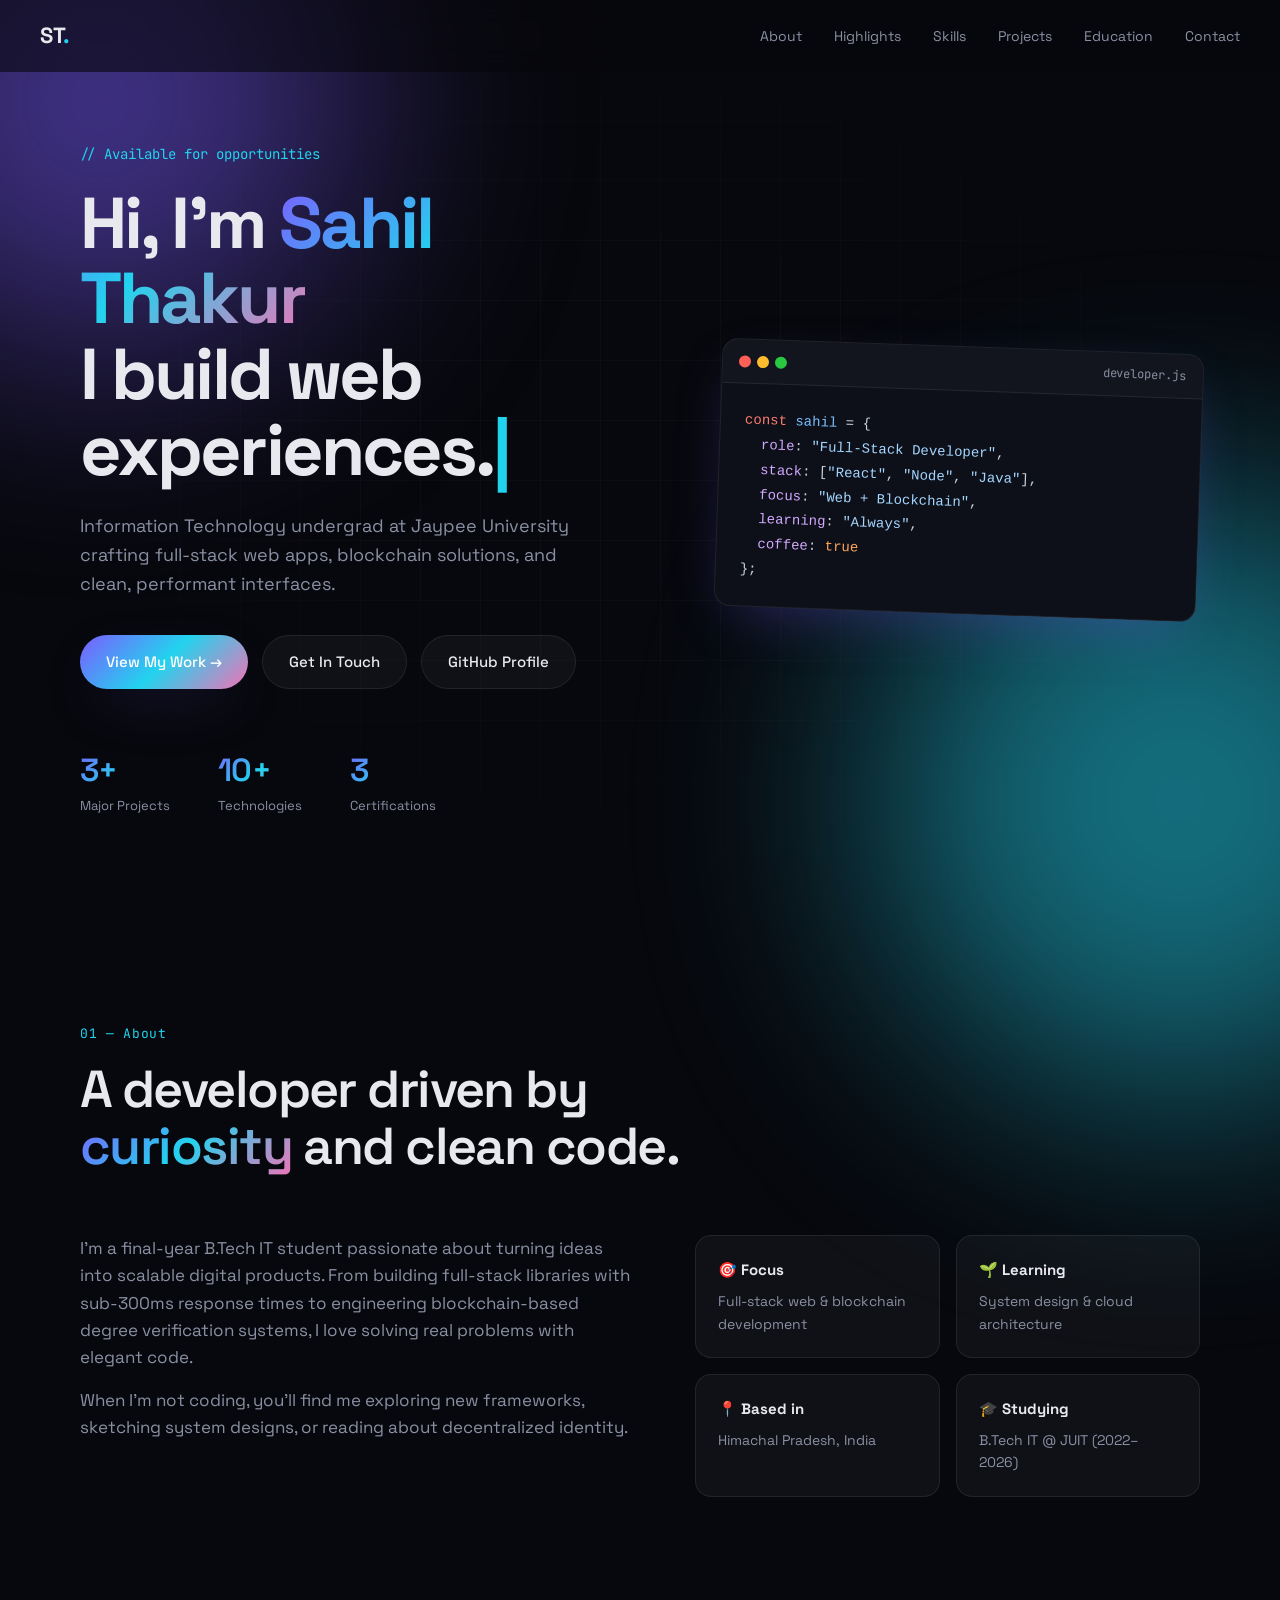
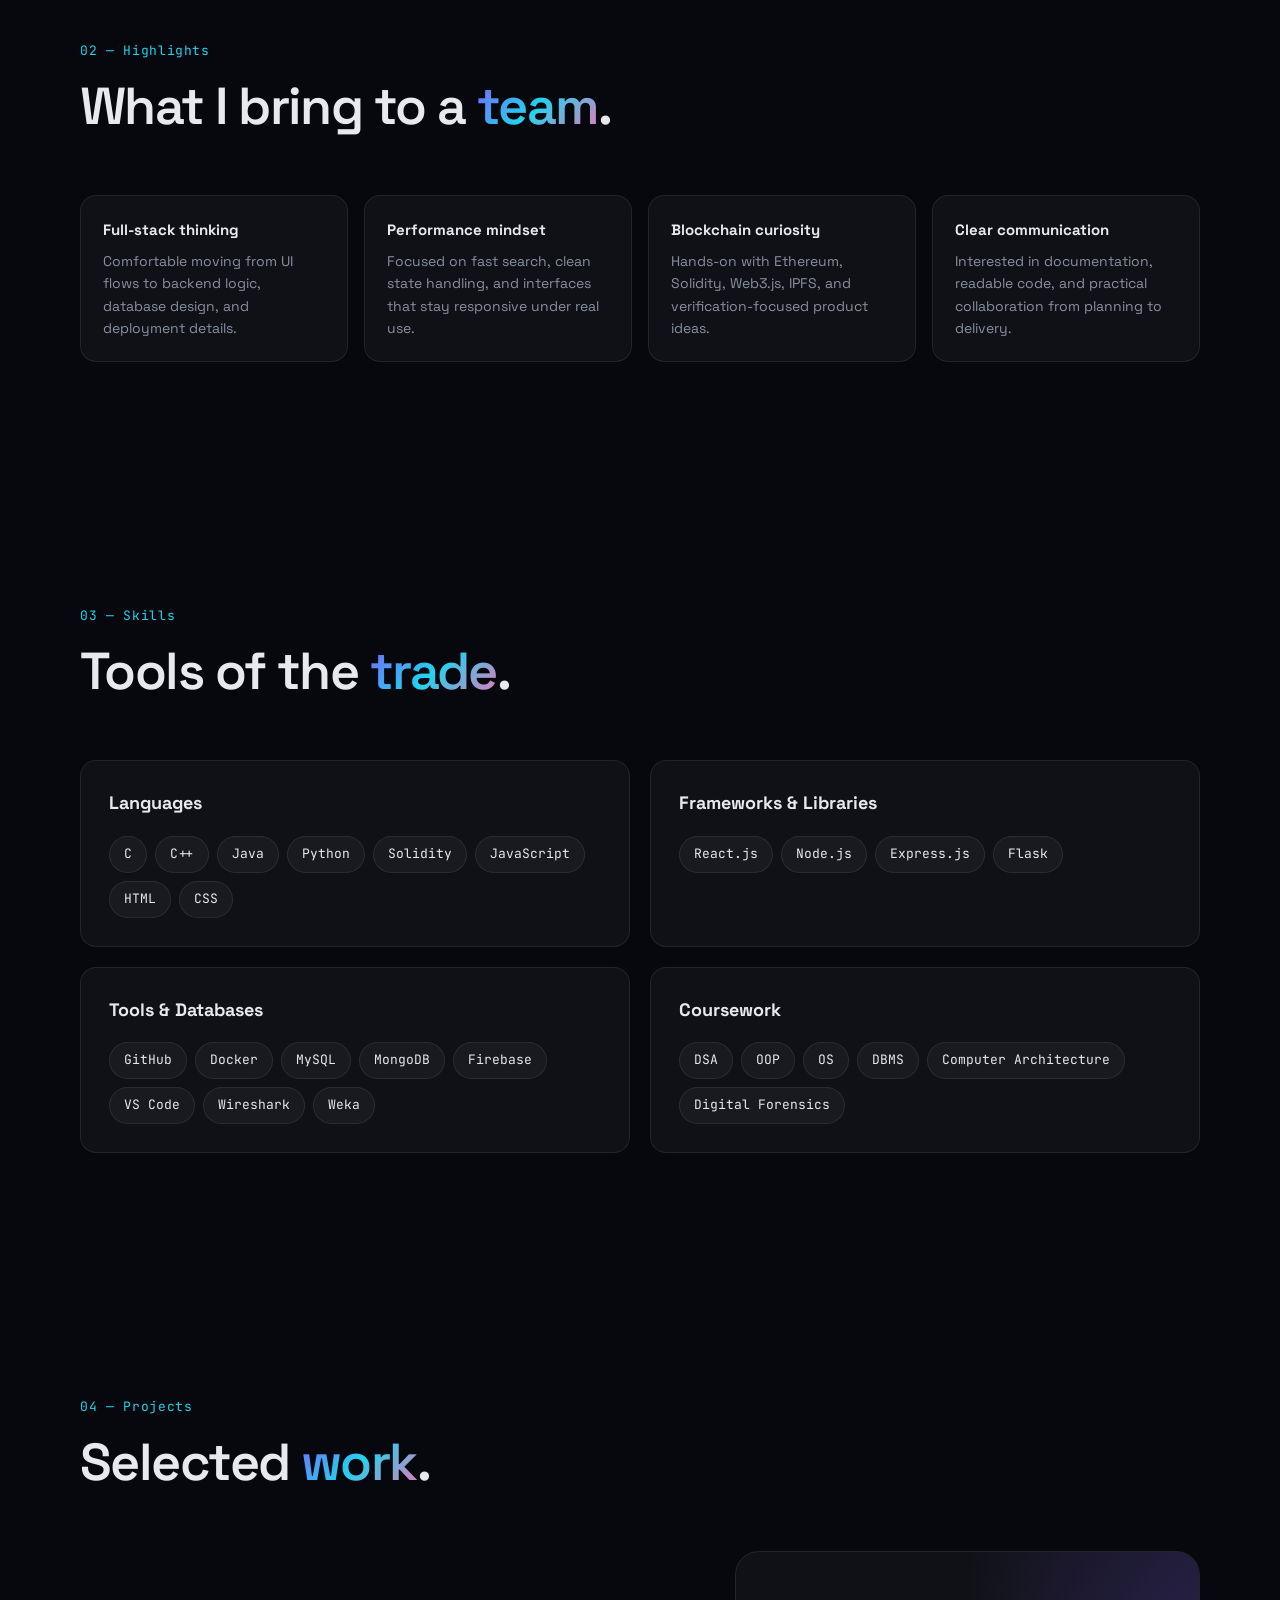
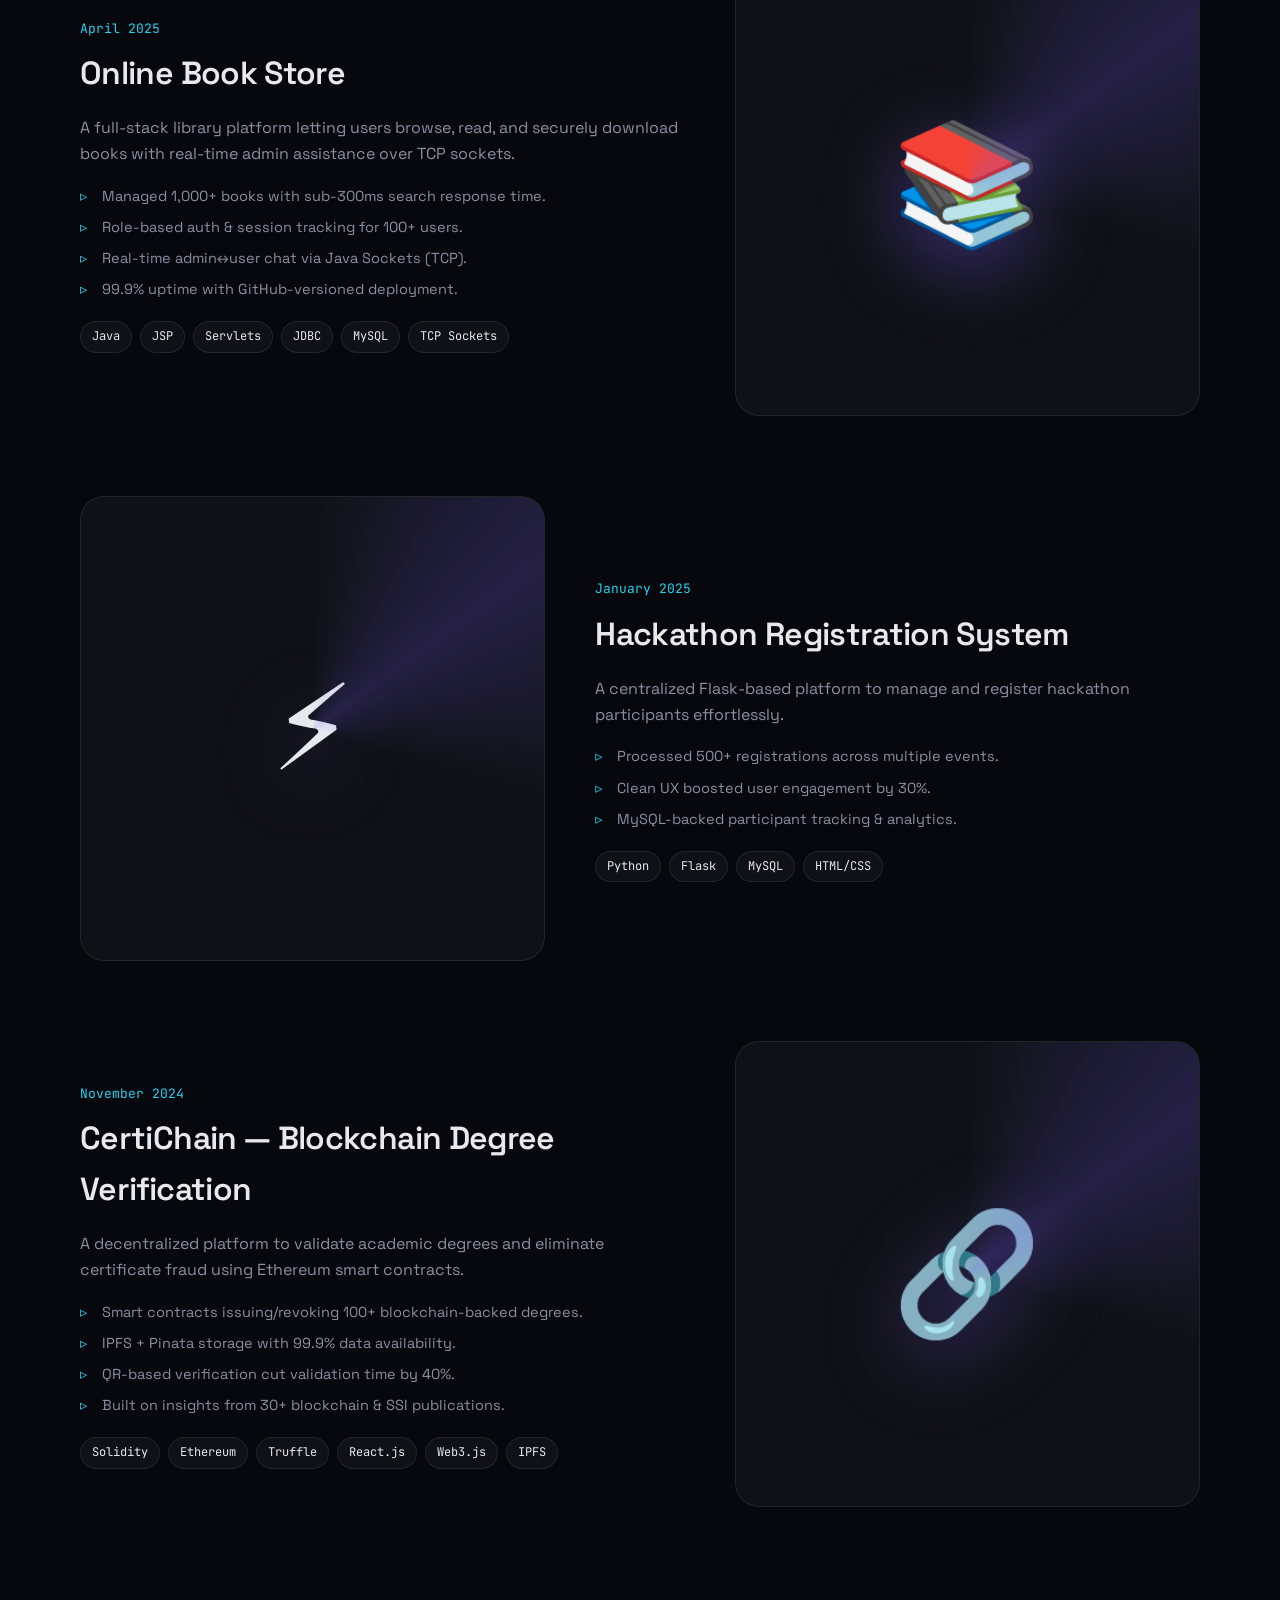
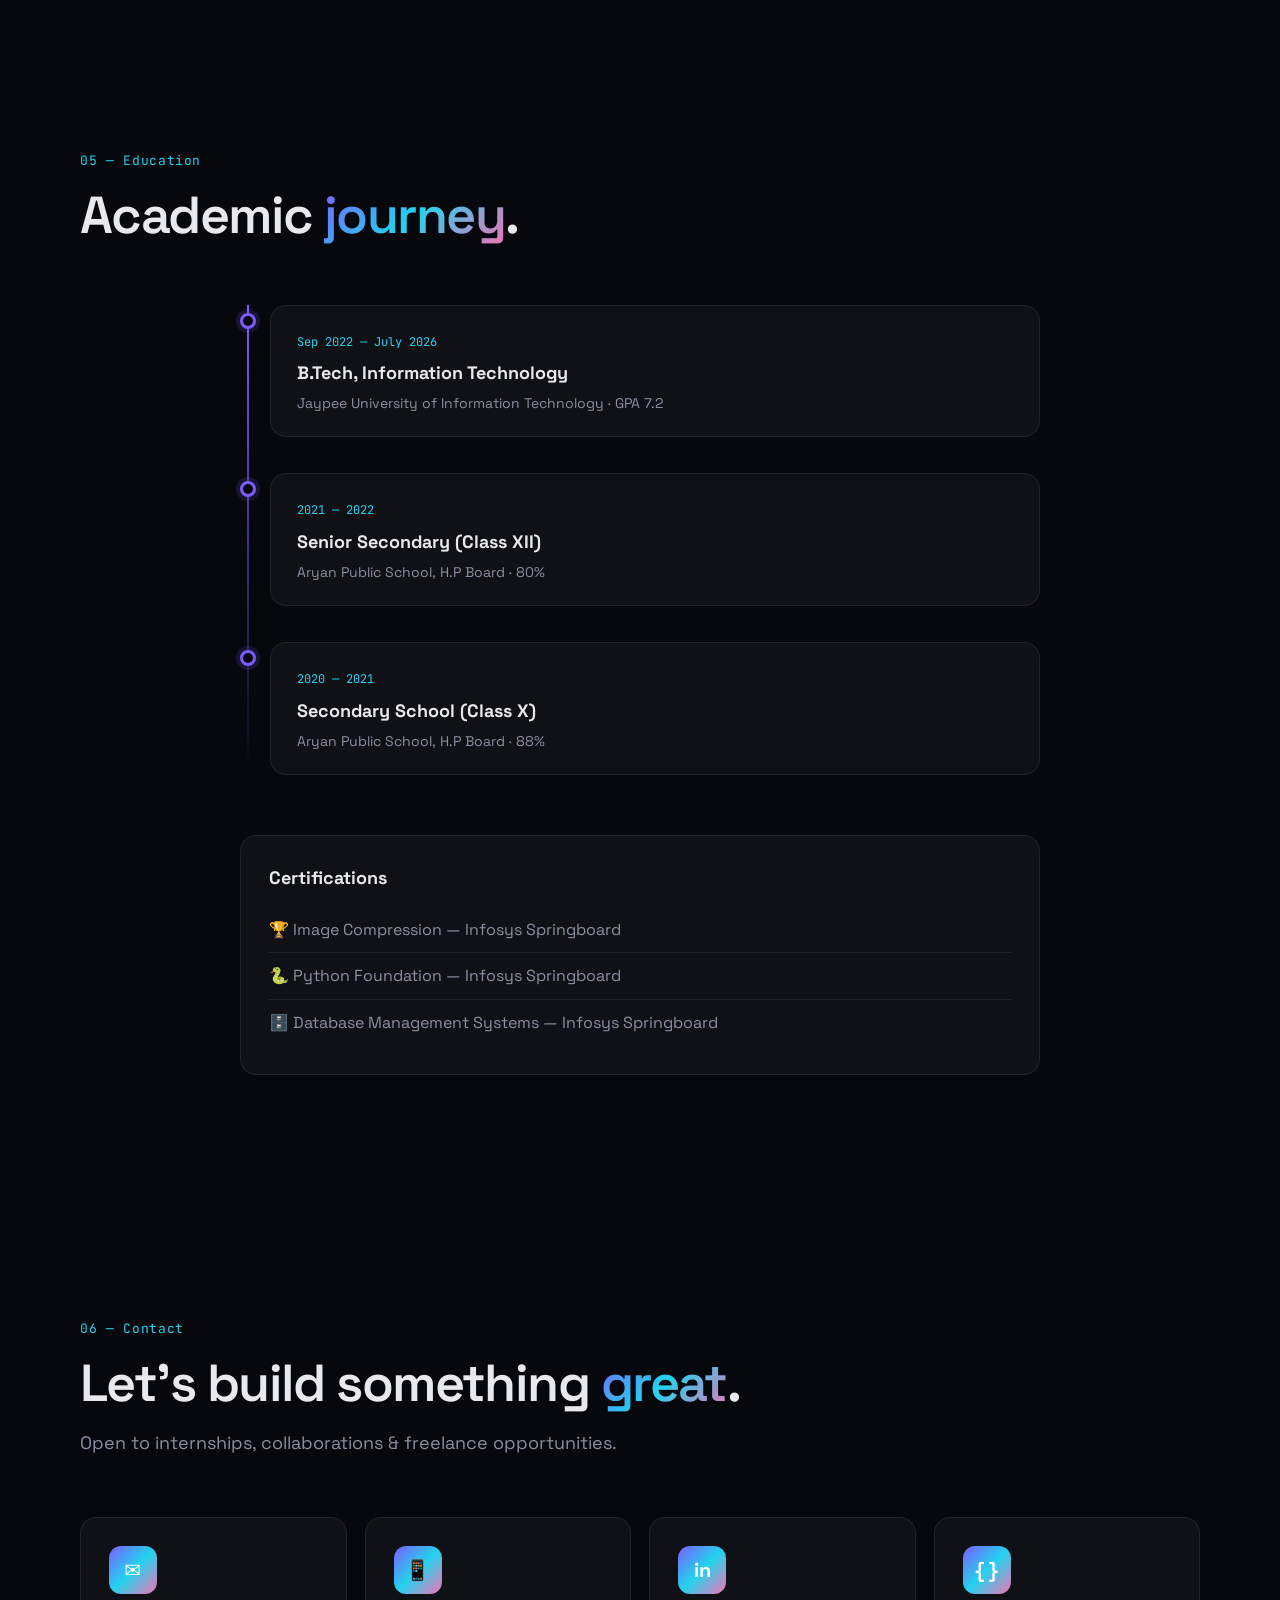
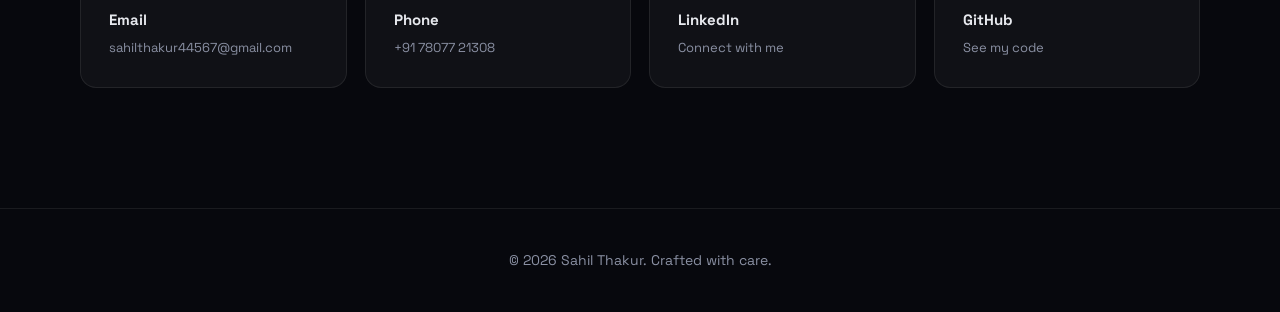
==== index.html @ 5ce8e405 "Add portfolio details and metadata" ====
<!DOCTYPE html>
<html lang="en">
<head>
  <meta charset="UTF-8" />
  <meta name="viewport" content="width=device-width, initial-scale=1.0" />
  <title>Sahil Thakur — Software Developer Portfolio</title>
  <meta name="description" content="Portfolio of Sahil Thakur — Full-stack developer skilled in Java, React, Python, and Blockchain." />
  <meta name="author" content="Sahil Thakur" />
  <meta name="keywords" content="Sahil Thakur, Software Developer, Full Stack Developer, Java Developer, React Developer, Blockchain Developer, Portfolio" />
  <meta name="theme-color" content="#07080d" />
  <meta property="og:type" content="website" />
  <meta property="og:title" content="Sahil Thakur — Software Developer Portfolio" />
  <meta property="og:description" content="Full-stack developer portfolio featuring Java, React, Python, and blockchain projects." />
  <meta name="twitter:card" content="summary" />
  <meta name="twitter:title" content="Sahil Thakur — Software Developer Portfolio" />
  <meta name="twitter:description" content="Full-stack developer portfolio featuring Java, React, Python, and blockchain projects." />
  <link rel="icon" href='data:image/svg+xml,<svg xmlns="http://www.w3.org/2000/svg" viewBox="0 0 64 64"><rect width="64" height="64" rx="14" fill="%2307080d"/><text x="50%" y="56%" text-anchor="middle" font-family="Arial,sans-serif" font-size="26" font-weight="700" fill="%2322d3ee">ST</text></svg>' />
  <link rel="preconnect" href="https://fonts.googleapis.com">
  <link rel="preconnect" href="https://fonts.gstatic.com" crossorigin>
  <link href="https://fonts.googleapis.com/css2?family=Space+Grotesk:wght@400;500;600;700&family=JetBrains+Mono:wght@400;500&display=swap" rel="stylesheet">
  <link rel="stylesheet" href="style.css" />
</head>
<body>
  <!-- Animated background -->
  <div class="bg-grid"></div>
  <div class="bg-glow glow-1"></div>
  <div class="bg-glow glow-2"></div>

  <!-- Navigation -->
  <nav class="nav">
    <a href="#home" class="nav-logo">ST<span>.</span></a>
    <ul class="nav-links" id="navLinks">
      <li><a href="#about">About</a></li>
      <li><a href="#highlights">Highlights</a></li>
      <li><a href="#skills">Skills</a></li>
      <li><a href="#projects">Projects</a></li>
      <li><a href="#education">Education</a></li>
      <li><a href="#contact">Contact</a></li>
    </ul>
    <button class="nav-toggle" id="navToggle" aria-label="Toggle menu" aria-controls="navLinks" aria-expanded="false">
      <span></span><span></span><span></span>
    </button>
  </nav>

  <!-- Hero -->
  <header id="home" class="hero">
    <div class="hero-content reveal">
      <p class="hero-tag">// Available for opportunities</p>
      <h1 class="hero-title">
        Hi, I'm <span class="grad-text">Sahil Thakur</span><br/>
        I build <span class="type" id="typed"></span><span class="cursor">|</span>
      </h1>
      <p class="hero-sub">
        Information Technology undergrad at Jaypee University crafting full-stack web apps,
        blockchain solutions, and clean, performant interfaces.
      </p>
      <div class="hero-actions">
        <a href="#projects" class="btn btn-primary">View My Work →</a>
        <a href="#contact" class="btn btn-ghost">Get In Touch</a>
        <a href="https://github.com/ALLLENX" class="btn btn-ghost" target="_blank" rel="noopener noreferrer" aria-label="View Sahil Thakur's GitHub profile">GitHub Profile</a>
      </div>
      <div class="hero-stats">
        <div><strong>3+</strong><span>Major Projects</span></div>
        <div><strong>10+</strong><span>Technologies</span></div>
        <div><strong>3</strong><span>Certifications</span></div>
      </div>
    </div>
    <div class="hero-card reveal">
      <div class="code-window">
        <div class="code-dots"><i></i><i></i><i></i><span>developer.js</span></div>
        <pre><code><span class="k">const</span> <span class="v">sahil</span> = {
  <span class="p">role</span>: <span class="s">"Full-Stack Developer"</span>,
  <span class="p">stack</span>: [<span class="s">"React"</span>, <span class="s">"Node"</span>, <span class="s">"Java"</span>],
  <span class="p">focus</span>: <span class="s">"Web + Blockchain"</span>,
  <span class="p">learning</span>: <span class="s">"Always"</span>,
  <span class="p">coffee</span>: <span class="n">true</span>
};</code></pre>
      </div>
    </div>
  </header>

  <!-- About -->
  <section id="about" class="section">
    <div class="section-head reveal">
      <span class="kicker">01 — About</span>
      <h2>A developer driven by <span class="grad-text">curiosity</span> and clean code.</h2>
    </div>
    <div class="about-grid">
      <div class="about-text reveal">
        <p>I'm a final-year B.Tech IT student passionate about turning ideas into scalable
        digital products. From building full-stack libraries with sub-300ms response times to
        engineering blockchain-based degree verification systems, I love solving real problems
        with elegant code.</p>
        <p>When I'm not coding, you'll find me exploring new frameworks, sketching system
        designs, or reading about decentralized identity.</p>
      </div>
      <div class="about-cards">
        <div class="info-card reveal"><h4>🎯 Focus</h4><p>Full-stack web & blockchain development</p></div>
        <div class="info-card reveal"><h4>🌱 Learning</h4><p>System design & cloud architecture</p></div>
        <div class="info-card reveal"><h4>📍 Based in</h4><p>Himachal Pradesh, India</p></div>
        <div class="info-card reveal"><h4>🎓 Studying</h4><p>B.Tech IT @ JUIT (2022–2026)</p></div>
      </div>
    </div>
  </section>

  <!-- Highlights -->
  <section id="highlights" class="section compact">
    <div class="section-head reveal">
      <span class="kicker">02 — Highlights</span>
      <h2>What I bring to a <span class="grad-text">team</span>.</h2>
    </div>
    <div class="highlight-grid">
      <div class="info-card reveal"><h4>Full-stack thinking</h4><p>Comfortable moving from UI flows to backend logic, database design, and deployment details.</p></div>
      <div class="info-card reveal"><h4>Performance mindset</h4><p>Focused on fast search, clean state handling, and interfaces that stay responsive under real use.</p></div>
      <div class="info-card reveal"><h4>Blockchain curiosity</h4><p>Hands-on with Ethereum, Solidity, Web3.js, IPFS, and verification-focused product ideas.</p></div>
      <div class="info-card reveal"><h4>Clear communication</h4><p>Interested in documentation, readable code, and practical collaboration from planning to delivery.</p></div>
    </div>
  </section>

  <!-- Skills -->
  <section id="skills" class="section">
    <div class="section-head reveal">
      <span class="kicker">03 — Skills</span>
      <h2>Tools of the <span class="grad-text">trade</span>.</h2>
    </div>
    <div class="skills-grid">
      <div class="skill-card reveal">
        <h3>Languages</h3>
        <div class="chips">
          <span>C</span><span>C++</span><span>Java</span><span>Python</span>
          <span>Solidity</span><span>JavaScript</span><span>HTML</span><span>CSS</span>
        </div>
      </div>
      <div class="skill-card reveal">
        <h3>Frameworks & Libraries</h3>
        <div class="chips">
          <span>React.js</span><span>Node.js</span><span>Express.js</span><span>Flask</span>
        </div>
      </div>
      <div class="skill-card reveal">
        <h3>Tools & Databases</h3>
        <div class="chips">
          <span>GitHub</span><span>Docker</span><span>MySQL</span><span>MongoDB</span>
          <span>Firebase</span><span>VS Code</span><span>Wireshark</span><span>Weka</span>
        </div>
      </div>
      <div class="skill-card reveal">
        <h3>Coursework</h3>
        <div class="chips">
          <span>DSA</span><span>OOP</span><span>OS</span><span>DBMS</span>
          <span>Computer Architecture</span><span>Digital Forensics</span>
        </div>
      </div>
    </div>
  </section>

  <!-- Projects -->
  <section id="projects" class="section">
    <div class="section-head reveal">
      <span class="kicker">04 — Projects</span>
      <h2>Selected <span class="grad-text">work</span>.</h2>
    </div>
    <div class="projects">

      <article class="project reveal">
        <div class="project-meta">
          <span class="date">April 2025</span>
          <h3>Online Book Store</h3>
          <p>A full-stack library platform letting users browse, read, and securely download books with real-time admin assistance over TCP sockets.</p>
          <ul class="bullets">
            <li>Managed 1,000+ books with sub-300ms search response time.</li>
            <li>Role-based auth & session tracking for 100+ users.</li>
            <li>Real-time admin↔user chat via Java Sockets (TCP).</li>
            <li>99.9% uptime with GitHub-versioned deployment.</li>
          </ul>
          <div class="chips small">
            <span>Java</span><span>JSP</span><span>Servlets</span><span>JDBC</span><span>MySQL</span><span>TCP Sockets</span>
          </div>
        </div>
        <div class="project-visual" data-emoji="📚"></div>
      </article>

      <article class="project reveal reverse">
        <div class="project-meta">
          <span class="date">January 2025</span>
          <h3>Hackathon Registration System</h3>
          <p>A centralized Flask-based platform to manage and register hackathon participants effortlessly.</p>
          <ul class="bullets">
            <li>Processed 500+ registrations across multiple events.</li>
            <li>Clean UX boosted user engagement by 30%.</li>
            <li>MySQL-backed participant tracking & analytics.</li>
          </ul>
          <div class="chips small">
            <span>Python</span><span>Flask</span><span>MySQL</span><span>HTML/CSS</span>
          </div>
        </div>
        <div class="project-visual" data-emoji="⚡"></div>
      </article>

      <article class="project reveal">
        <div class="project-meta">
          <span class="date">November 2024</span>
          <h3>CertiChain — Blockchain Degree Verification</h3>
          <p>A decentralized platform to validate academic degrees and eliminate certificate fraud using Ethereum smart contracts.</p>
          <ul class="bullets">
            <li>Smart contracts issuing/revoking 100+ blockchain-backed degrees.</li>
            <li>IPFS + Pinata storage with 99.9% data availability.</li>
            <li>QR-based verification cut validation time by 40%.</li>
            <li>Built on insights from 30+ blockchain & SSI publications.</li>
          </ul>
          <div class="chips small">
            <span>Solidity</span><span>Ethereum</span><span>Truffle</span><span>React.js</span><span>Web3.js</span><span>IPFS</span>
          </div>
        </div>
        <div class="project-visual" data-emoji="🔗"></div>
      </article>
    </div>
  </section>

  <!-- Education -->
  <section id="education" class="section">
    <div class="section-head reveal">
      <span class="kicker">05 — Education</span>
      <h2>Academic <span class="grad-text">journey</span>.</h2>
    </div>
    <div class="timeline">
      <div class="t-item reveal">
        <div class="t-dot"></div>
        <div class="t-card">
          <span class="date">Sep 2022 — July 2026</span>
          <h3>B.Tech, Information Technology</h3>
          <p>Jaypee University of Information Technology · GPA 7.2</p>
        </div>
      </div>
      <div class="t-item reveal">
        <div class="t-dot"></div>
        <div class="t-card">
          <span class="date">2021 — 2022</span>
          <h3>Senior Secondary (Class XII)</h3>
          <p>Aryan Public School, H.P Board · 80%</p>
        </div>
      </div>
      <div class="t-item reveal">
        <div class="t-dot"></div>
        <div class="t-card">
          <span class="date">2020 — 2021</span>
          <h3>Secondary School (Class X)</h3>
          <p>Aryan Public School, H.P Board · 88%</p>
        </div>
      </div>
    </div>

    <div class="certs reveal">
      <h3>Certifications</h3>
      <ul>
        <li>🏆 Image Compression — Infosys Springboard</li>
        <li>🐍 Python Foundation — Infosys Springboard</li>
        <li>🗄️ Database Management Systems — Infosys Springboard</li>
      </ul>
    </div>
  </section>

  <!-- Contact -->
  <section id="contact" class="section contact">
    <div class="section-head reveal">
      <span class="kicker">06 — Contact</span>
      <h2>Let's build something <span class="grad-text">great</span>.</h2>
      <p class="lead">Open to internships, collaborations & freelance opportunities.</p>
    </div>
    <div class="contact-grid">
      <a href="mailto:sahilthakur44567@gmail.com" class="contact-card reveal" aria-label="Email Sahil Thakur">
        <span class="ic">✉️</span>
        <strong>Email</strong>
        <span>sahilthakur44567@gmail.com</span>
      </a>
      <a href="tel:+917807721308" class="contact-card reveal" aria-label="Call Sahil Thakur">
        <span class="ic">📱</span>
        <strong>Phone</strong>
        <span>+91 78077 21308</span>
      </a>
      <a href="https://www.linkedin.com/in/sahil-thakur-1141a624b/" class="contact-card reveal" target="_blank" rel="noopener noreferrer" aria-label="Open Sahil Thakur's LinkedIn profile">
        <span class="ic">in</span>
        <strong>LinkedIn</strong>
        <span>Connect with me</span>
      </a>
      <a href="https://github.com/ALLLENX" class="contact-card reveal" target="_blank" rel="noopener noreferrer" aria-label="Open Sahil Thakur's GitHub profile">
        <span class="ic">{ }</span>
        <strong>GitHub</strong>
        <span>See my code</span>
      </a>
    </div>
  </section>

  <footer class="footer">
    <p>© <span id="year"></span> Sahil Thakur. Crafted with care.</p>
  </footer>

  <script src="script.js"></script>
</body>
</html>
---- style.css ----
/* ---------- Design tokens ---------- */
:root {
  --bg: #07080d;
  --bg-elev: #0d1018;
  --surface: rgba(255,255,255,0.04);
  --border: rgba(255,255,255,0.08);
  --text: #e7e9ee;
  --muted: #8a90a3;
  --primary: #7c5cff;
  --primary-2: #22d3ee;
  --accent: #f472b6;
  --grad: linear-gradient(135deg, #7c5cff 0%, #22d3ee 50%, #f472b6 100%);
  --shadow: 0 20px 60px -20px rgba(124,92,255,0.35);
  --radius: 16px;
  --maxw: 1200px;
}

* { box-sizing: border-box; margin: 0; padding: 0; }
html { scroll-behavior: smooth; }
body {
  font-family: 'Space Grotesk', system-ui, sans-serif;
  background: var(--bg);
  color: var(--text);
  line-height: 1.6;
  overflow-x: hidden;
  -webkit-font-smoothing: antialiased;
}
a { color: inherit; text-decoration: none; }
img { max-width: 100%; display: block; }

/* ---------- Background FX ---------- */
.bg-grid {
  position: fixed; inset: 0; z-index: -2;
  background-image:
    linear-gradient(rgba(255,255,255,0.025) 1px, transparent 1px),
    linear-gradient(90deg, rgba(255,255,255,0.025) 1px, transparent 1px);
  background-size: 60px 60px;
  mask-image: radial-gradient(ellipse at center, #000 30%, transparent 75%);
}
.bg-glow {
  position: fixed; z-index: -1; border-radius: 50%;
  filter: blur(120px); opacity: 0.5; pointer-events: none;
  animation: float 18s ease-in-out infinite;
}
.glow-1 { width: 500px; height: 500px; background: #7c5cff; top: -150px; left: -150px; }
.glow-2 { width: 600px; height: 600px; background: #22d3ee; bottom: -200px; right: -200px; animation-delay: -9s; }
@keyframes float {
  0%,100% { transform: translate(0,0) scale(1); }
  50% { transform: translate(40px,-40px) scale(1.1); }
}

/* ---------- Nav ---------- */
.nav {
  position: fixed; top: 0; left: 0; right: 0; z-index: 50;
  display: flex; align-items: center; justify-content: space-between;
  padding: 18px 40px;
  backdrop-filter: blur(14px);
  background: rgba(7,8,13,0.6);
  border-bottom: 1px solid transparent;
  transition: border-color .3s, padding .3s;
}
.nav.scrolled { border-bottom-color: var(--border); padding: 14px 40px; }
.nav-logo { font-weight: 700; font-size: 22px; letter-spacing: -0.02em; }
.nav-logo span { color: var(--primary-2); }
.nav-links { display: flex; gap: 32px; list-style: none; }
.nav-links a {
  font-size: 14px; color: var(--muted); position: relative;
  transition: color .25s;
}
.nav-links a:hover { color: var(--text); }
.nav-links a::after {
  content: ''; position: absolute; left: 0; bottom: -6px;
  width: 0; height: 2px; background: var(--grad); transition: width .3s;
}
.nav-links a:hover::after { width: 100%; }
.nav-toggle { display: none; background: none; border: none; cursor: pointer; flex-direction: column; gap: 5px; }
.nav-toggle span { width: 24px; height: 2px; background: var(--text); transition: .3s; }

/* ---------- Layout ---------- */
.section {
  max-width: var(--maxw);
  margin: 0 auto;
  padding: 120px 40px;
}
.section.compact { padding-top: 20px; }
.section-head { margin-bottom: 60px; max-width: 720px; }
.kicker {
  display: inline-block;
  font-family: 'JetBrains Mono', monospace;
  font-size: 13px;
  color: var(--primary-2);
  margin-bottom: 16px;
  letter-spacing: 0.05em;
}
.section-head h2 {
  font-size: clamp(32px, 5vw, 52px);
  line-height: 1.1;
  letter-spacing: -0.03em;
  font-weight: 600;
}
.section-head .lead { color: var(--muted); margin-top: 16px; font-size: 18px; }
.grad-text {
  background: var(--grad);
  -webkit-background-clip: text; background-clip: text;
  -webkit-text-fill-color: transparent;
}

/* ---------- Hero ---------- */
.hero {
  min-height: 100vh;
  max-width: var(--maxw); margin: 0 auto;
  padding: 140px 40px 80px;
  display: grid; grid-template-columns: 1.2fr 1fr; gap: 60px; align-items: center;
}
.hero-tag {
  font-family: 'JetBrains Mono', monospace;
  color: var(--primary-2); font-size: 14px; margin-bottom: 20px;
}
.hero-title {
  font-size: clamp(40px, 6vw, 72px);
  line-height: 1.05; letter-spacing: -0.04em; font-weight: 700;
  margin-bottom: 24px;
}
.type { color: var(--text); }
.cursor { color: var(--primary-2); animation: blink 1s steps(2) infinite; }
@keyframes blink { 50% { opacity: 0; } }
.hero-sub { color: var(--muted); font-size: 18px; max-width: 520px; margin-bottom: 36px; }
.hero-actions { display: flex; gap: 14px; flex-wrap: wrap; margin-bottom: 56px; }
.btn {
  padding: 14px 26px; border-radius: 999px; font-weight: 500; font-size: 15px;
  display: inline-flex; align-items: center; gap: 8px;
  transition: transform .25s, box-shadow .25s, background .25s;
  cursor: pointer; border: none;
}
.btn-primary {
  background: var(--grad); color: #fff;
  box-shadow: var(--shadow);
}
.btn-primary:hover { transform: translateY(-2px); box-shadow: 0 25px 70px -20px rgba(124,92,255,0.55); }
.btn-ghost {
  background: var(--surface); color: var(--text);
  border: 1px solid var(--border);
}
.btn-ghost:hover { background: rgba(255,255,255,0.08); }
.hero-stats { display: flex; gap: 48px; }
.hero-stats div { display: flex; flex-direction: column; }
.hero-stats strong {
  font-size: 32px; font-weight: 600; letter-spacing: -0.02em;
  background: var(--grad);
  -webkit-background-clip: text; background-clip: text; -webkit-text-fill-color: transparent;
}
.hero-stats span { color: var(--muted); font-size: 13px; }

/* Code window */
.hero-card { perspective: 1000px; }
.code-window {
  background: var(--bg-elev); border: 1px solid var(--border);
  border-radius: var(--radius); overflow: hidden;
  box-shadow: var(--shadow);
  transform: rotate(2deg);
  transition: transform .5s;
}
.code-window:hover { transform: rotate(0deg) scale(1.02); }
.code-dots {
  display: flex; align-items: center; gap: 6px;
  padding: 12px 16px; border-bottom: 1px solid var(--border);
  background: rgba(255,255,255,0.02);
}
.code-dots i { width: 12px; height: 12px; border-radius: 50%; background: #ff5f57; }
.code-dots i:nth-child(2) { background: #febc2e; }
.code-dots i:nth-child(3) { background: #28c840; }
.code-dots span {
  margin-left: auto; font-family: 'JetBrains Mono', monospace;
  font-size: 12px; color: var(--muted);
}
.code-window pre {
  padding: 24px; font-family: 'JetBrains Mono', monospace;
  font-size: 14px; line-height: 1.7; color: #c9d1d9;
}
.code-window .k { color: #ff7b72; }
.code-window .v { color: #79c0ff; }
.code-window .p { color: #d2a8ff; }
.code-window .s { color: #a5d6ff; }
.code-window .n { color: #ffa657; }

/* ---------- About ---------- */
.about-grid { display: grid; grid-template-columns: 1.1fr 1fr; gap: 60px; }
.about-text p { color: var(--muted); font-size: 17px; margin-bottom: 16px; }
.about-cards { display: grid; grid-template-columns: 1fr 1fr; gap: 16px; }
.highlight-grid { display: grid; grid-template-columns: repeat(4, 1fr); gap: 16px; }
.info-card {
  padding: 22px; background: var(--surface); border: 1px solid var(--border);
  border-radius: var(--radius); transition: transform .25s, border-color .25s;
}
.info-card:hover { transform: translateY(-4px); border-color: rgba(124,92,255,0.4); }
.info-card h4 { font-size: 15px; margin-bottom: 8px; }
.info-card p { color: var(--muted); font-size: 14px; }

/* ---------- Skills ---------- */
.skills-grid { display: grid; grid-template-columns: repeat(2,1fr); gap: 20px; }
.skill-card {
  padding: 28px; background: var(--surface); border: 1px solid var(--border);
  border-radius: var(--radius); transition: border-color .3s;
  position: relative; overflow: hidden;
}
.skill-card::before {
  content: ''; position: absolute; inset: 0; opacity: 0;
  background: radial-gradient(circle at var(--mx,50%) var(--my,50%), rgba(124,92,255,0.15), transparent 60%);
  transition: opacity .3s;
}
.skill-card:hover { border-color: rgba(124,92,255,0.35); }
.skill-card:hover::before { opacity: 1; }
.skill-card h3 { margin-bottom: 18px; font-size: 18px; position: relative; }
.chips { display: flex; flex-wrap: wrap; gap: 8px; position: relative; }
.chips span {
  padding: 7px 14px; font-size: 13px;
  background: rgba(255,255,255,0.04); border: 1px solid var(--border);
  border-radius: 999px; color: var(--text);
  font-family: 'JetBrains Mono', monospace;
  transition: background .25s, transform .25s;
}
.chips span:hover { background: rgba(124,92,255,0.15); transform: translateY(-2px); }
.chips.small span { padding: 5px 11px; font-size: 12px; }

/* ---------- Projects ---------- */
.projects { display: flex; flex-direction: column; gap: 80px; }
.project {
  display: grid; grid-template-columns: 1.3fr 1fr; gap: 50px; align-items: center;
}
.project.reverse { grid-template-columns: 1fr 1.3fr; }
.project.reverse .project-visual { order: -1; }
.project-meta .date {
  font-family: 'JetBrains Mono', monospace; color: var(--primary-2); font-size: 13px;
}
.project-meta h3 {
  font-size: 32px; letter-spacing: -0.02em; font-weight: 600;
  margin: 8px 0 16px;
}
.project-meta > p { color: var(--muted); margin-bottom: 18px; font-size: 16px; }
.bullets { list-style: none; margin-bottom: 20px; }
.bullets li {
  padding-left: 22px; position: relative; color: var(--muted);
  font-size: 14.5px; margin-bottom: 8px;
}
.bullets li::before {
  content: '▹'; position: absolute; left: 0; color: var(--primary-2);
}
.project-visual {
  aspect-ratio: 1/1;
  background: var(--surface); border: 1px solid var(--border);
  border-radius: 24px; position: relative; overflow: hidden;
  display: flex; align-items: center; justify-content: center;
  transition: transform .4s;
}
.project-visual:hover { transform: scale(1.02) rotate(-1deg); }
.project-visual::before {
  content: attr(data-emoji); font-size: 120px;
  filter: drop-shadow(0 20px 40px rgba(124,92,255,0.4));
  animation: float 6s ease-in-out infinite;
}
.project-visual::after {
  content: ''; position: absolute; inset: -50%;
  background: conic-gradient(from 0deg, transparent, rgba(124,92,255,0.2), transparent 30%);
  animation: spin 8s linear infinite;
}
@keyframes spin { to { transform: rotate(360deg); } }

/* ---------- Timeline ---------- */
.timeline {
  position: relative; max-width: 800px; margin: 0 auto;
  padding-left: 30px;
}
.timeline::before {
  content: ''; position: absolute; left: 7px; top: 0; bottom: 0;
  width: 2px; background: linear-gradient(180deg, var(--primary), transparent);
}
.t-item { position: relative; margin-bottom: 36px; }
.t-dot {
  position: absolute; left: -30px; top: 8px;
  width: 16px; height: 16px; border-radius: 50%;
  background: var(--bg); border: 3px solid var(--primary);
  box-shadow: 0 0 0 4px rgba(124,92,255,0.15);
}
.t-card {
  padding: 22px 26px; background: var(--surface);
  border: 1px solid var(--border); border-radius: var(--radius);
  transition: transform .25s, border-color .25s;
}
.t-card:hover { transform: translateX(4px); border-color: rgba(124,92,255,0.4); }
.t-card .date { font-family: 'JetBrains Mono', monospace; font-size: 12px; color: var(--primary-2); }
.t-card h3 { margin: 6px 0 4px; font-size: 18px; }
.t-card p { color: var(--muted); font-size: 14px; }

.certs {
  margin-top: 60px; max-width: 800px; margin-left: auto; margin-right: auto;
  padding: 28px; background: var(--surface); border: 1px solid var(--border);
  border-radius: var(--radius);
}
.certs h3 { margin-bottom: 14px; font-size: 18px; }
.certs ul { list-style: none; }
.certs li { padding: 10px 0; color: var(--muted); border-bottom: 1px solid var(--border); }
.certs li:last-child { border: none; }

/* ---------- Contact ---------- */
.contact-grid {
  display: grid; grid-template-columns: repeat(auto-fit, minmax(220px, 1fr)); gap: 18px;
  margin-top: 40px;
}
.contact-card {
  padding: 28px; background: var(--surface); border: 1px solid var(--border);
  border-radius: var(--radius);
  display: flex; flex-direction: column; gap: 6px;
  transition: transform .3s, border-color .3s, background .3s;
}
.contact-card:hover {
  transform: translateY(-6px);
  border-color: rgba(124,92,255,0.5);
  background: rgba(124,92,255,0.06);
}
.contact-card .ic {
  width: 48px; height: 48px; border-radius: 12px;
  background: var(--grad); display: flex; align-items: center; justify-content: center;
  font-size: 20px; font-weight: 700; margin-bottom: 8px; color: #fff;
}
.contact-card strong { font-size: 15px; }
.contact-card span:last-child { color: var(--muted); font-size: 13px; }

/* ---------- Footer ---------- */
.footer {
  text-align: center; padding: 40px 20px;
  color: var(--muted); font-size: 14px;
  border-top: 1px solid var(--border);
}

/* ---------- Reveal animations ---------- */
.reveal {
  opacity: 0; transform: translateY(30px);
  transition: opacity .8s ease, transform .8s ease;
}
.reveal.in { opacity: 1; transform: none; }

/* ---------- Responsive ---------- */
@media (max-width: 900px) {
  .nav { padding: 16px 20px; }
  .nav-links {
    position: fixed; top: 64px; right: 20px;
    flex-direction: column; gap: 18px;
    background: var(--bg-elev); border: 1px solid var(--border);
    padding: 24px; border-radius: var(--radius);
    transform: translateX(120%); transition: transform .3s;
  }
  .nav-links.open { transform: none; }
  .nav-toggle { display: flex; }
  .hero { grid-template-columns: 1fr; padding: 110px 20px 60px; }
  .section { padding: 80px 20px; }
  .about-grid, .skills-grid { grid-template-columns: 1fr; }
  .about-cards, .highlight-grid { grid-template-columns: 1fr 1fr; }
  .project, .project.reverse { grid-template-columns: 1fr; }
  .project.reverse .project-visual { order: 0; }
  .hero-stats { gap: 24px; }
  .hero-stats strong { font-size: 26px; }
}

@media (max-width: 560px) {
  .about-cards, .highlight-grid { grid-template-columns: 1fr; }
}

@media (prefers-reduced-motion: reduce) {
  html { scroll-behavior: auto; }
  *, *::before, *::after {
    animation-duration: 0.01ms !important;
    animation-iteration-count: 1 !important;
    scroll-behavior: auto !important;
    transition-duration: 0.01ms !important;
  }
}
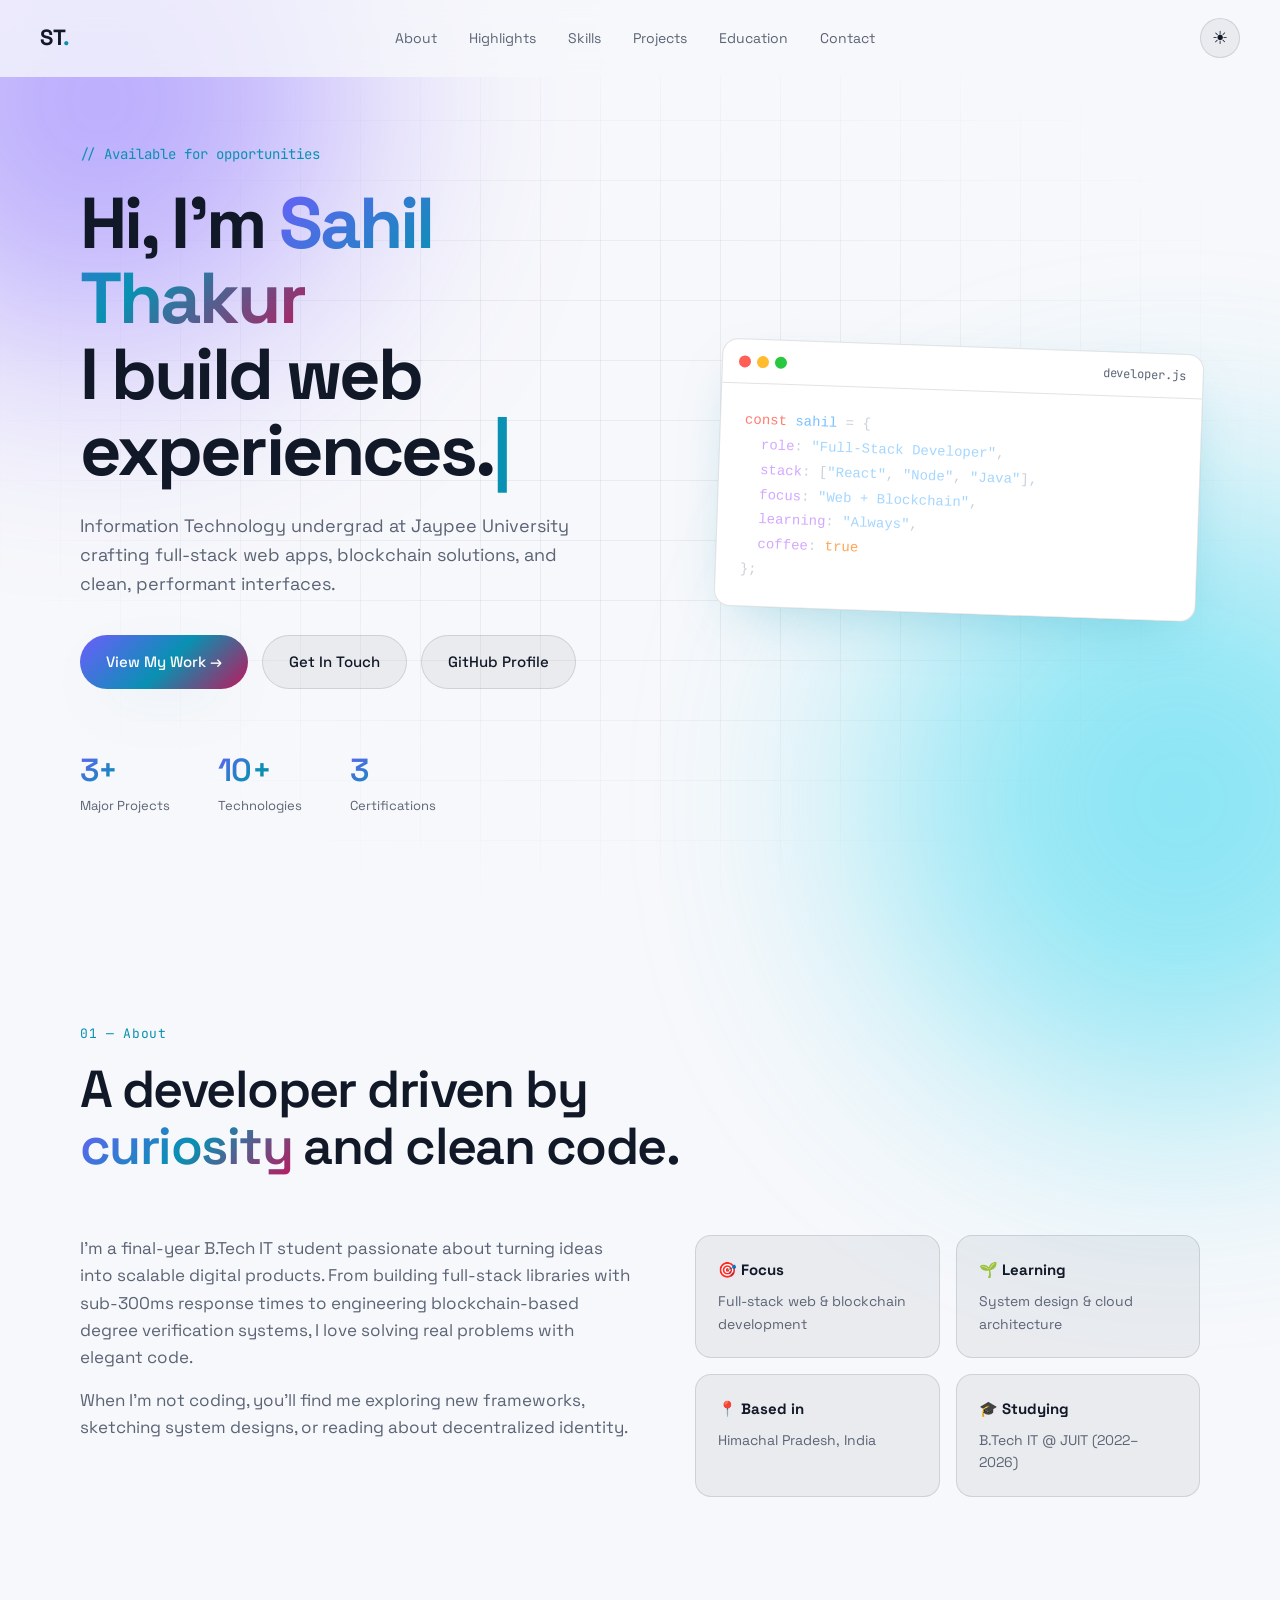
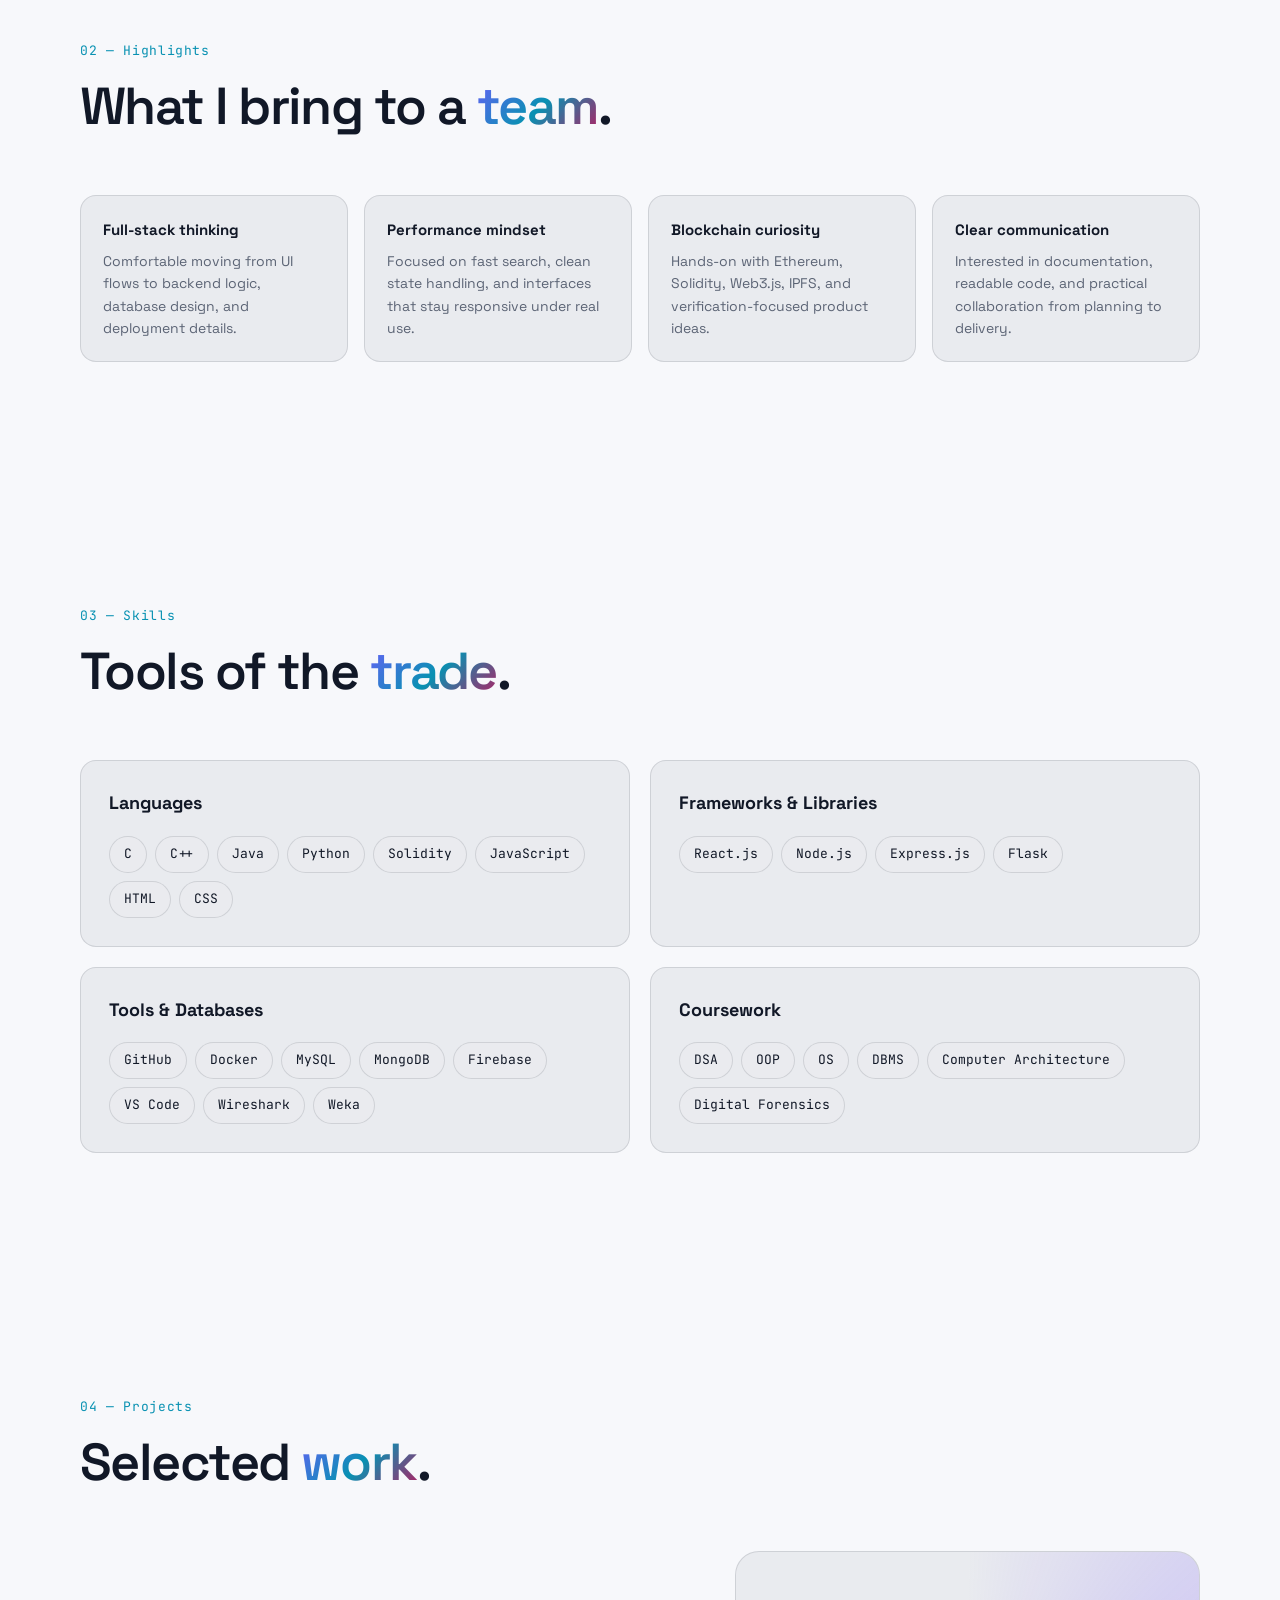
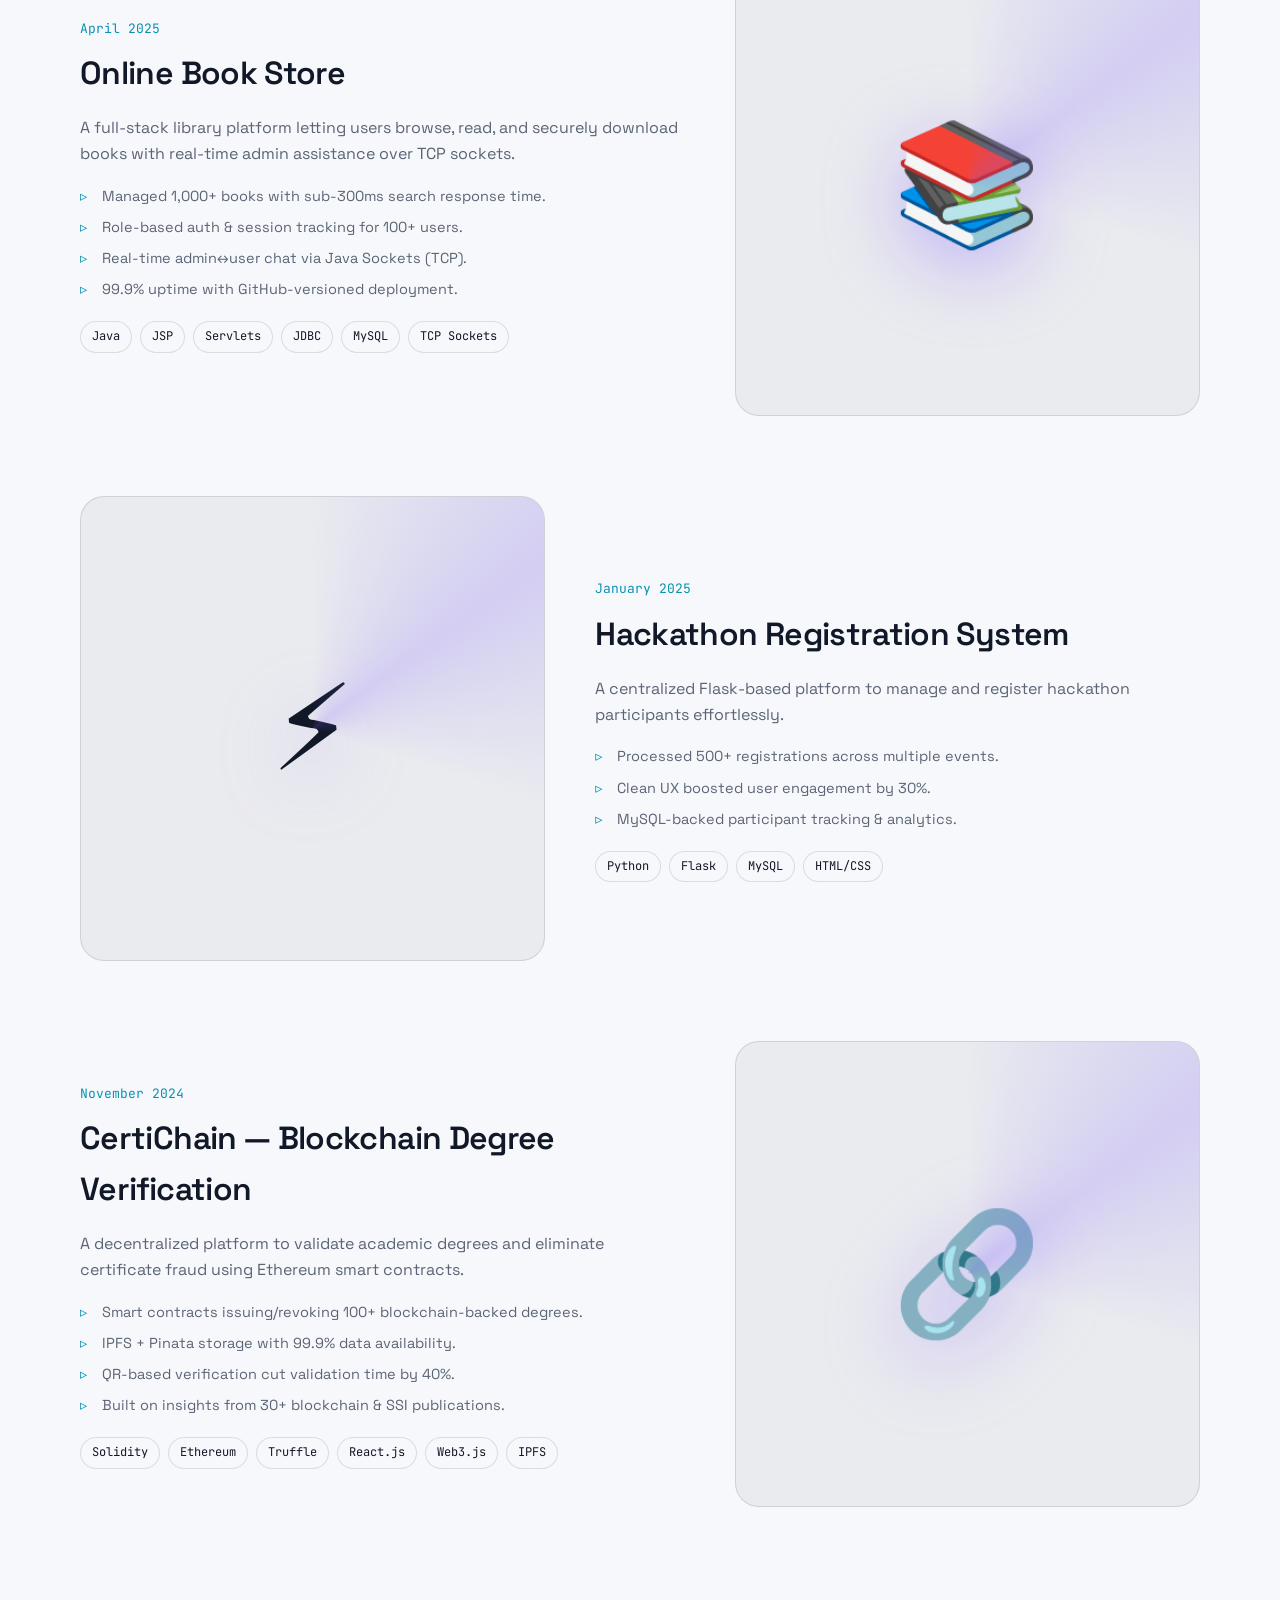
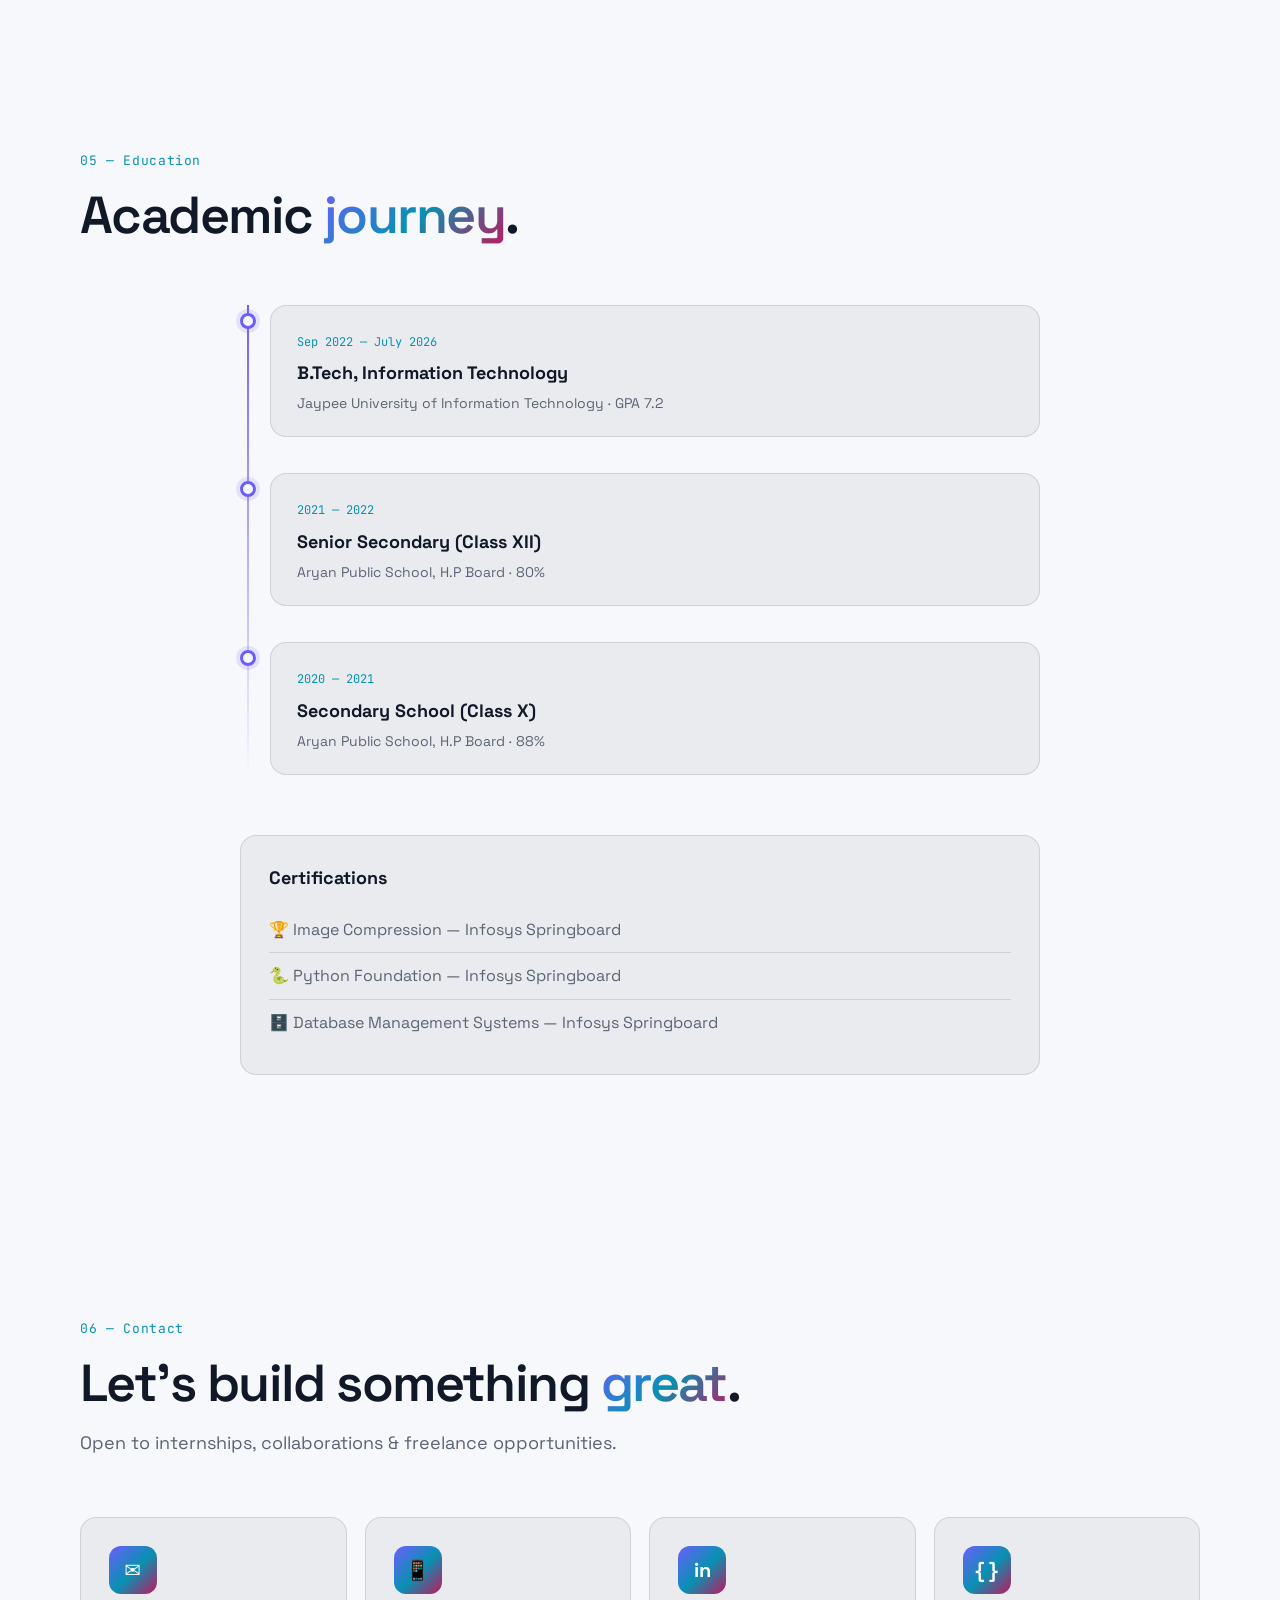
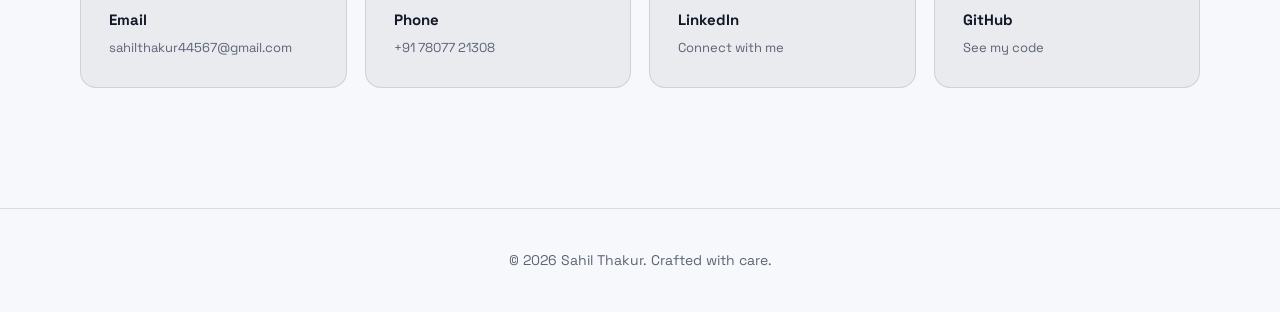
==== commit 77e8672a: "Add theme toggle" ====
--- a/index.html
+++ b/index.html
@@ -37,9 +37,14 @@
       <li><a href="#education">Education</a></li>
       <li><a href="#contact">Contact</a></li>
     </ul>
-    <button class="nav-toggle" id="navToggle" aria-label="Toggle menu" aria-controls="navLinks" aria-expanded="false">
-      <span></span><span></span><span></span>
-    </button>
+    <div class="nav-actions">
+      <button class="theme-toggle" id="themeToggle" type="button" aria-label="Switch to light theme" aria-pressed="false">
+        <span class="theme-icon" aria-hidden="true">☾</span>
+      </button>
+      <button class="nav-toggle" id="navToggle" aria-label="Toggle menu" aria-controls="navLinks" aria-expanded="false">
+        <span></span><span></span><span></span>
+      </button>
+    </div>
   </nav>
 
   <!-- Hero -->
--- a/style.css
+++ b/style.css
@@ -15,6 +15,20 @@
   --maxw: 1200px;
 }
 
+:root[data-theme="light"] {
+  --bg: #f7f8fb;
+  --bg-elev: #ffffff;
+  --surface: rgba(10,20,35,0.055);
+  --border: rgba(10,20,35,0.12);
+  --text: #111827;
+  --muted: #5b6475;
+  --primary: #6d5dfc;
+  --primary-2: #0891b2;
+  --accent: #be185d;
+  --grad: linear-gradient(135deg, #6d5dfc 0%, #0891b2 52%, #be185d 100%);
+  --shadow: 0 20px 60px -24px rgba(8,145,178,0.35);
+}
+
 * { box-sizing: border-box; margin: 0; padding: 0; }
 html { scroll-behavior: smooth; }
 body {
@@ -42,6 +56,12 @@
   filter: blur(120px); opacity: 0.5; pointer-events: none;
   animation: float 18s ease-in-out infinite;
 }
+:root[data-theme="light"] .bg-grid {
+  background-image:
+    linear-gradient(rgba(10,20,35,0.055) 1px, transparent 1px),
+    linear-gradient(90deg, rgba(10,20,35,0.055) 1px, transparent 1px);
+}
+:root[data-theme="light"] .nav { background: rgba(247,248,251,0.78); }
 .glow-1 { width: 500px; height: 500px; background: #7c5cff; top: -150px; left: -150px; }
 .glow-2 { width: 600px; height: 600px; background: #22d3ee; bottom: -200px; right: -200px; animation-delay: -9s; }
 @keyframes float {
@@ -73,6 +93,15 @@
   width: 0; height: 2px; background: var(--grad); transition: width .3s;
 }
 .nav-links a:hover::after { width: 100%; }
+.nav-actions { display: flex; align-items: center; gap: 14px; }
+.theme-toggle {
+  width: 40px; height: 40px; border-radius: 50%;
+  border: 1px solid var(--border); background: var(--surface);
+  color: var(--text); display: inline-flex; align-items: center; justify-content: center;
+  cursor: pointer; transition: transform .25s, background .25s, border-color .25s;
+}
+.theme-toggle:hover { transform: translateY(-2px); border-color: rgba(124,92,255,0.45); }
+.theme-icon { font-size: 18px; line-height: 1; }
 .nav-toggle { display: none; background: none; border: none; cursor: pointer; flex-direction: column; gap: 5px; }
 .nav-toggle span { width: 24px; height: 2px; background: var(--text); transition: .3s; }
 
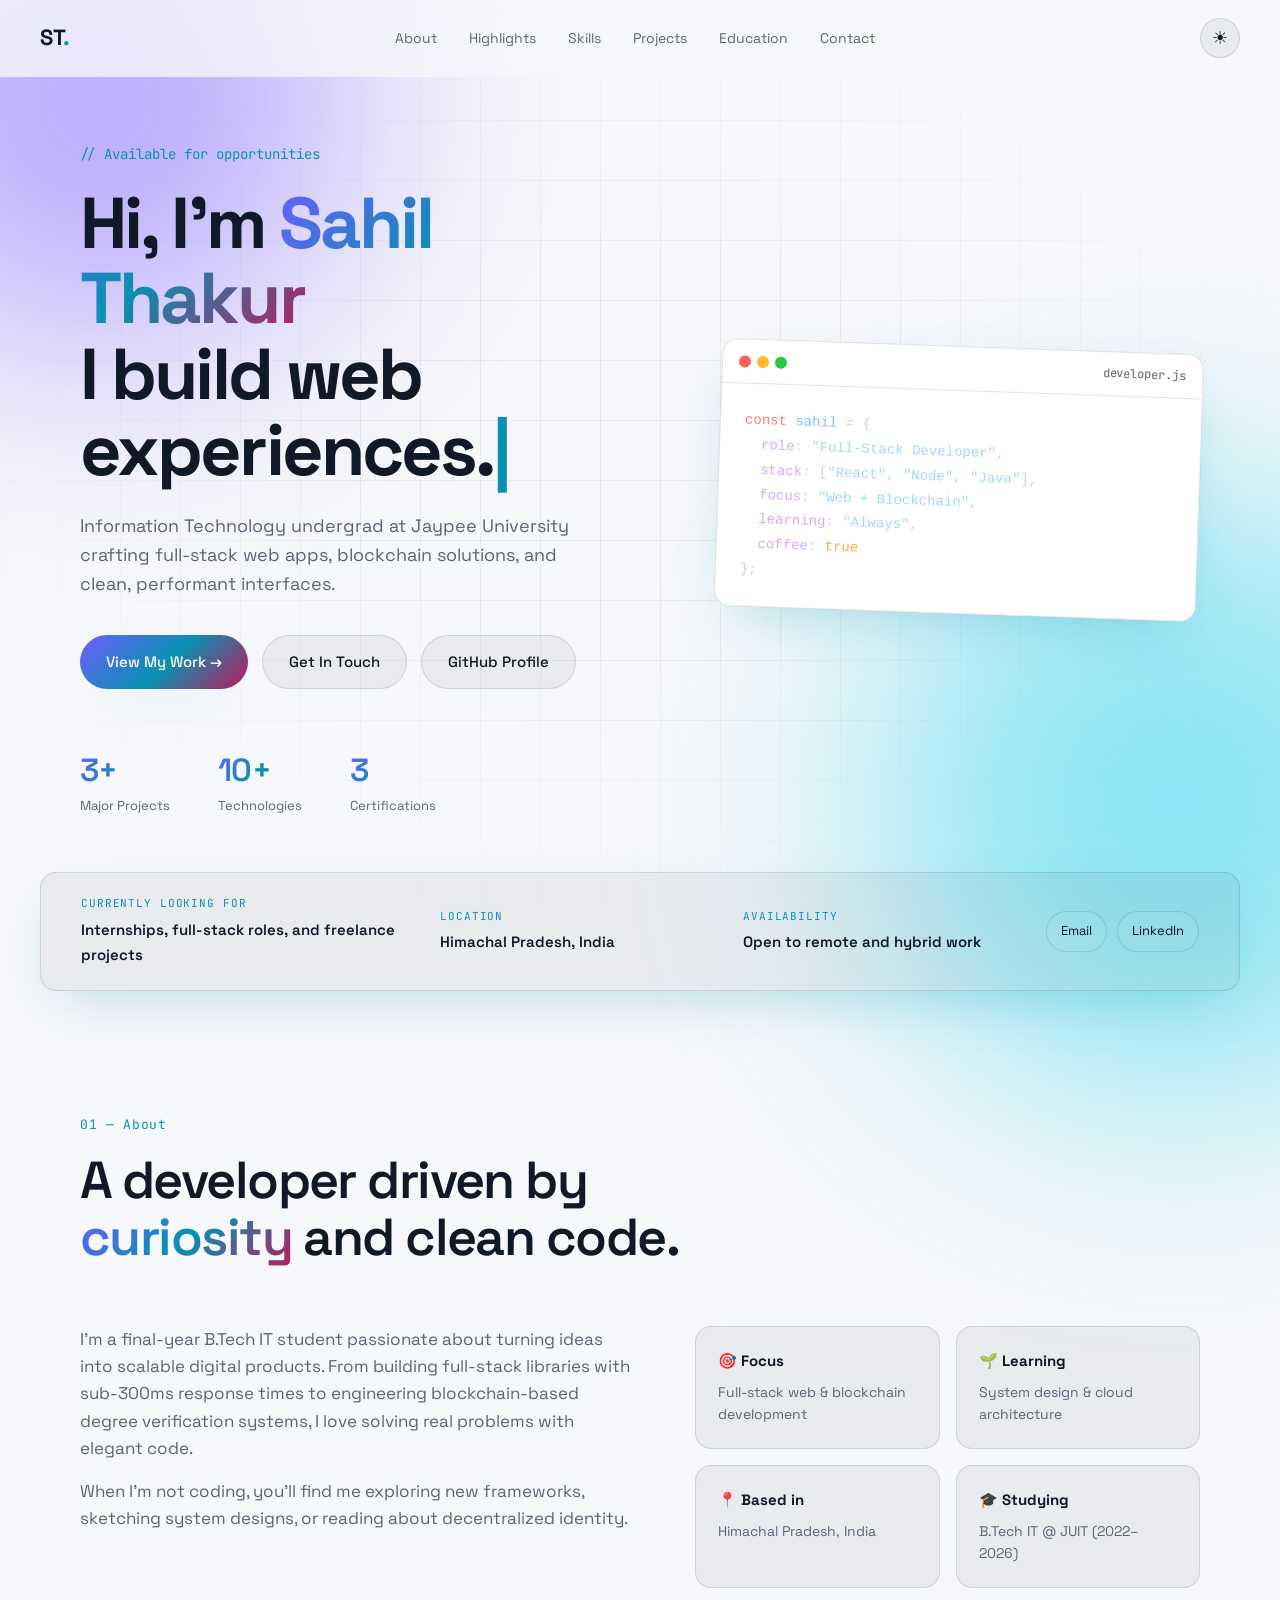
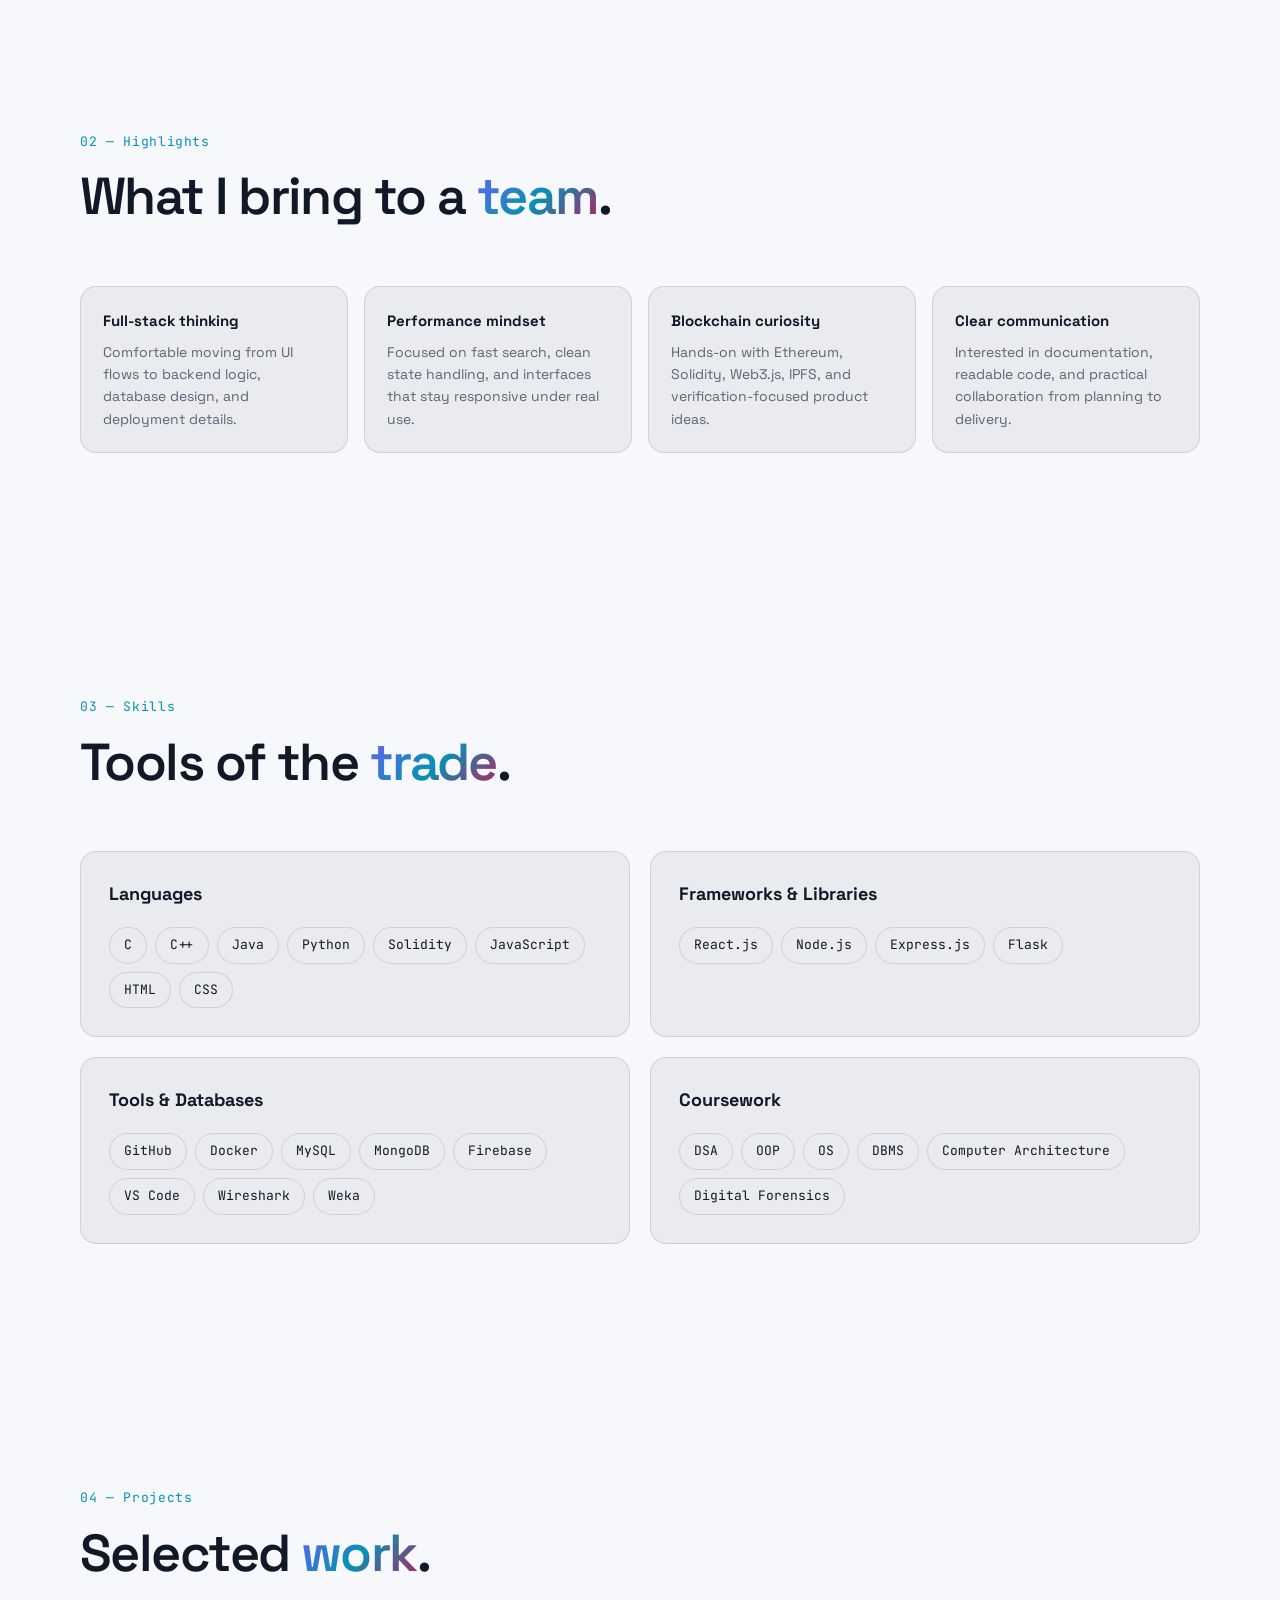
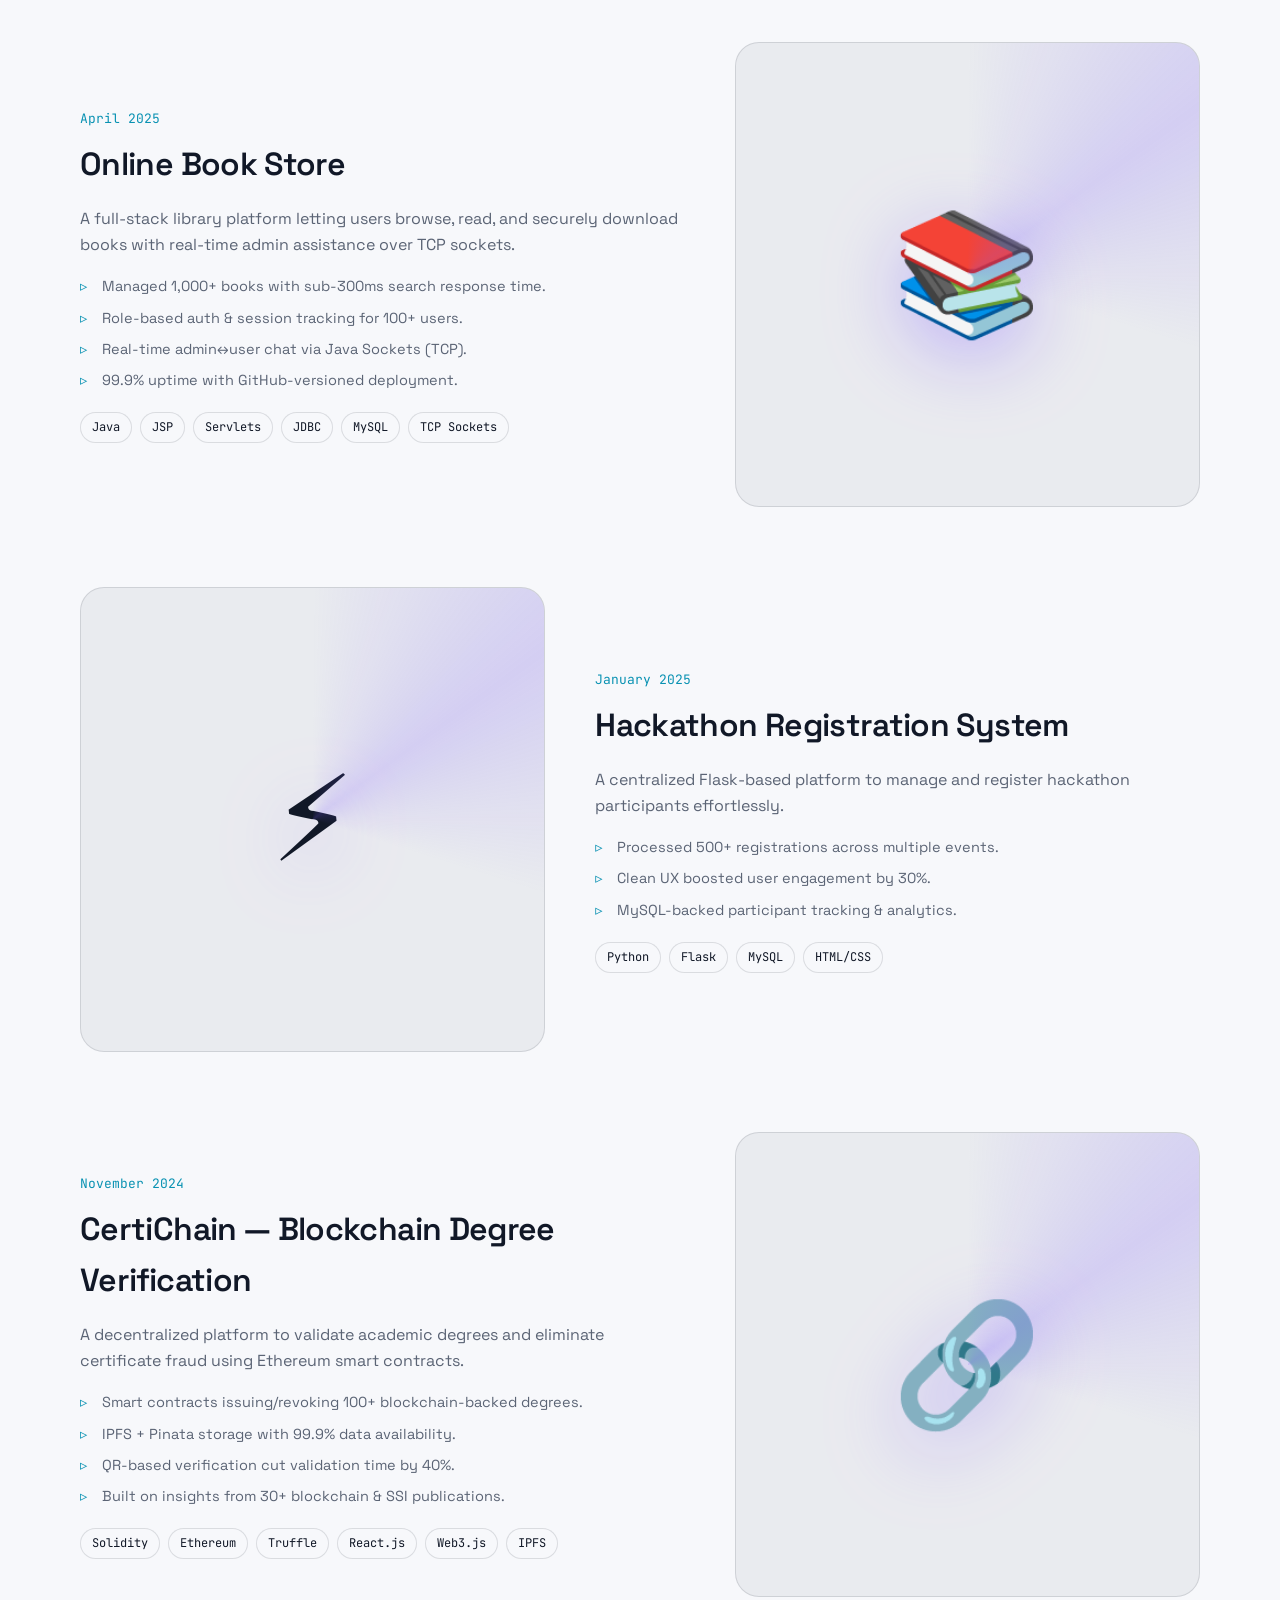
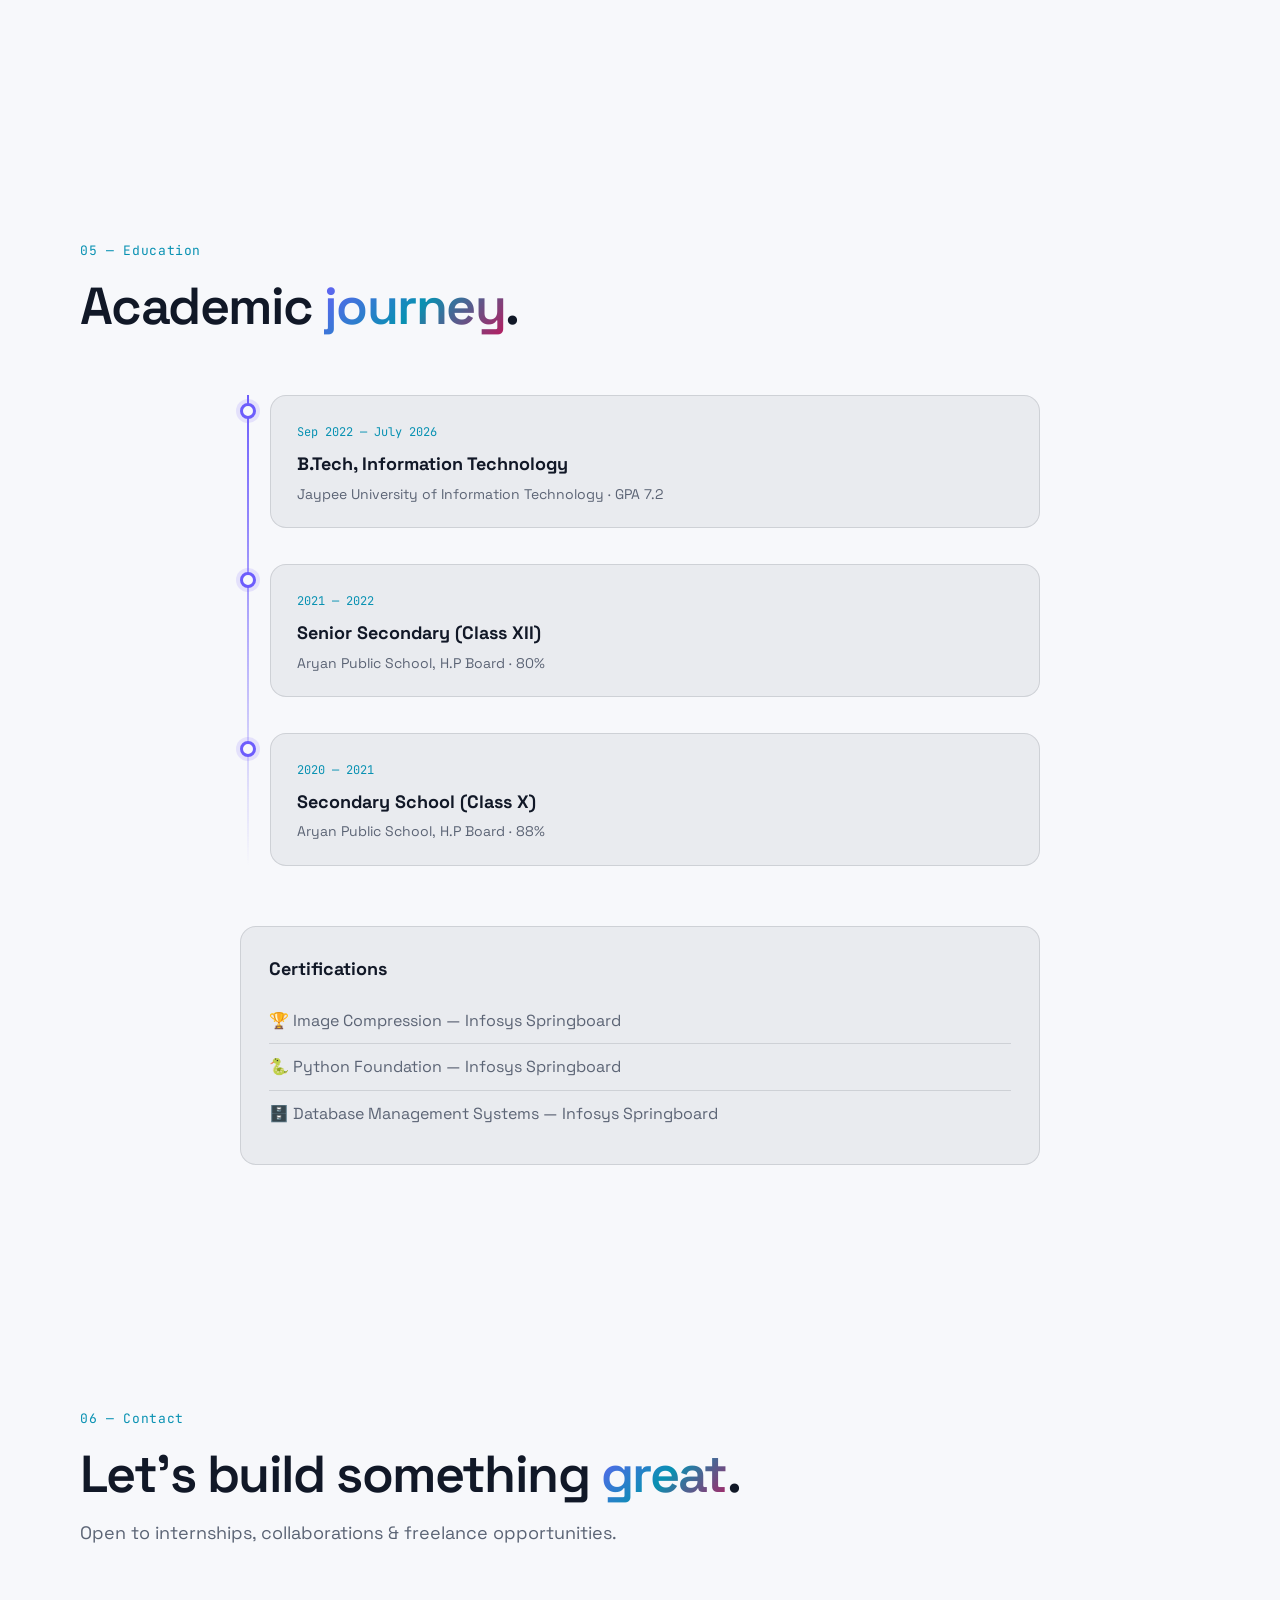
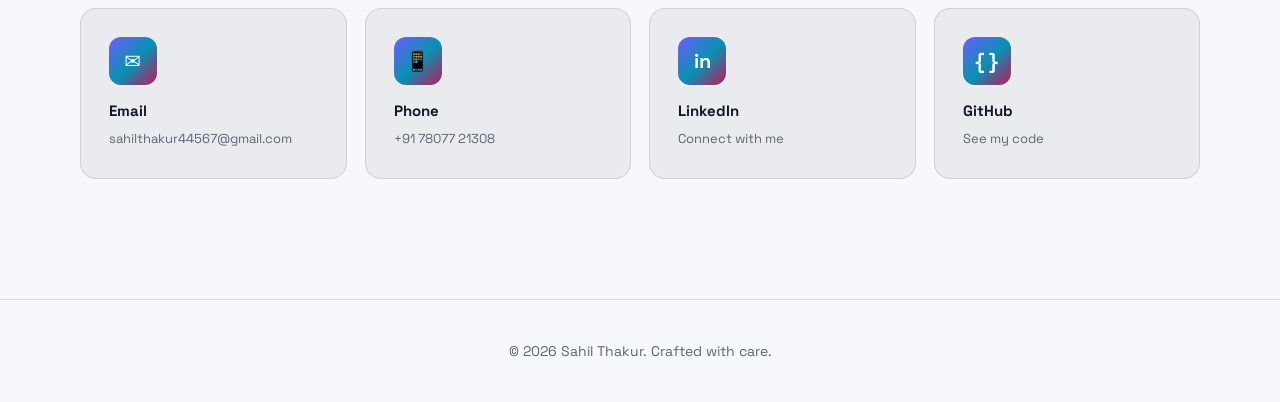
==== commit 4e199e27: "Add recruiter snapshot" ====
--- a/index.html
+++ b/index.html
@@ -84,6 +84,26 @@
     </div>
   </header>
 
+  <!-- Recruiter Snapshot -->
+  <section class="recruiter-strip reveal" aria-label="Recruiter snapshot">
+    <div>
+      <span class="strip-label">Currently Looking For</span>
+      <strong>Internships, full-stack roles, and freelance projects</strong>
+    </div>
+    <div>
+      <span class="strip-label">Location</span>
+      <strong>Himachal Pradesh, India</strong>
+    </div>
+    <div>
+      <span class="strip-label">Availability</span>
+      <strong>Open to remote and hybrid work</strong>
+    </div>
+    <div class="strip-actions">
+      <a href="mailto:sahilthakur44567@gmail.com" class="mini-link">Email</a>
+      <a href="https://www.linkedin.com/in/sahil-thakur-1141a624b/" class="mini-link" target="_blank" rel="noopener noreferrer">LinkedIn</a>
+    </div>
+  </section>
+
   <!-- About -->
   <section id="about" class="section">
     <div class="section-head reveal">
--- a/style.css
+++ b/style.css
@@ -180,6 +180,27 @@
 }
 .hero-stats span { color: var(--muted); font-size: 13px; }
 
+/* ---------- Recruiter snapshot ---------- */
+.recruiter-strip {
+  max-width: var(--maxw); margin: -28px auto 0; padding: 22px 40px;
+  display: grid; grid-template-columns: 1.2fr 1fr 1fr auto; gap: 22px; align-items: center;
+  background: var(--surface); border: 1px solid var(--border); border-radius: var(--radius);
+  box-shadow: var(--shadow);
+}
+.strip-label {
+  display: block; font-family: 'JetBrains Mono', monospace;
+  font-size: 11px; text-transform: uppercase; letter-spacing: 0.08em;
+  color: var(--primary-2); margin-bottom: 4px;
+}
+.recruiter-strip strong { font-size: 15px; font-weight: 600; }
+.strip-actions { display: flex; gap: 10px; justify-content: flex-end; }
+.mini-link {
+  padding: 9px 14px; border-radius: 999px; border: 1px solid var(--border);
+  color: var(--text); background: rgba(255,255,255,0.04); font-size: 13px;
+  transition: transform .25s, background .25s, border-color .25s;
+}
+.mini-link:hover { transform: translateY(-2px); background: rgba(124,92,255,0.12); border-color: rgba(124,92,255,0.45); }
+
 /* Code window */
 .hero-card { perspective: 1000px; }
 .code-window {
@@ -381,6 +402,8 @@
   .nav-links.open { transform: none; }
   .nav-toggle { display: flex; }
   .hero { grid-template-columns: 1fr; padding: 110px 20px 60px; }
+  .recruiter-strip { grid-template-columns: 1fr 1fr; margin: 0 20px; padding: 20px; }
+  .strip-actions { justify-content: flex-start; }
   .section { padding: 80px 20px; }
   .about-grid, .skills-grid { grid-template-columns: 1fr; }
   .about-cards, .highlight-grid { grid-template-columns: 1fr 1fr; }
@@ -392,6 +415,8 @@
 
 @media (max-width: 560px) {
   .about-cards, .highlight-grid { grid-template-columns: 1fr; }
+  .recruiter-strip { grid-template-columns: 1fr; }
+  .strip-actions { flex-wrap: wrap; }
 }
 
 @media (prefers-reduced-motion: reduce) {
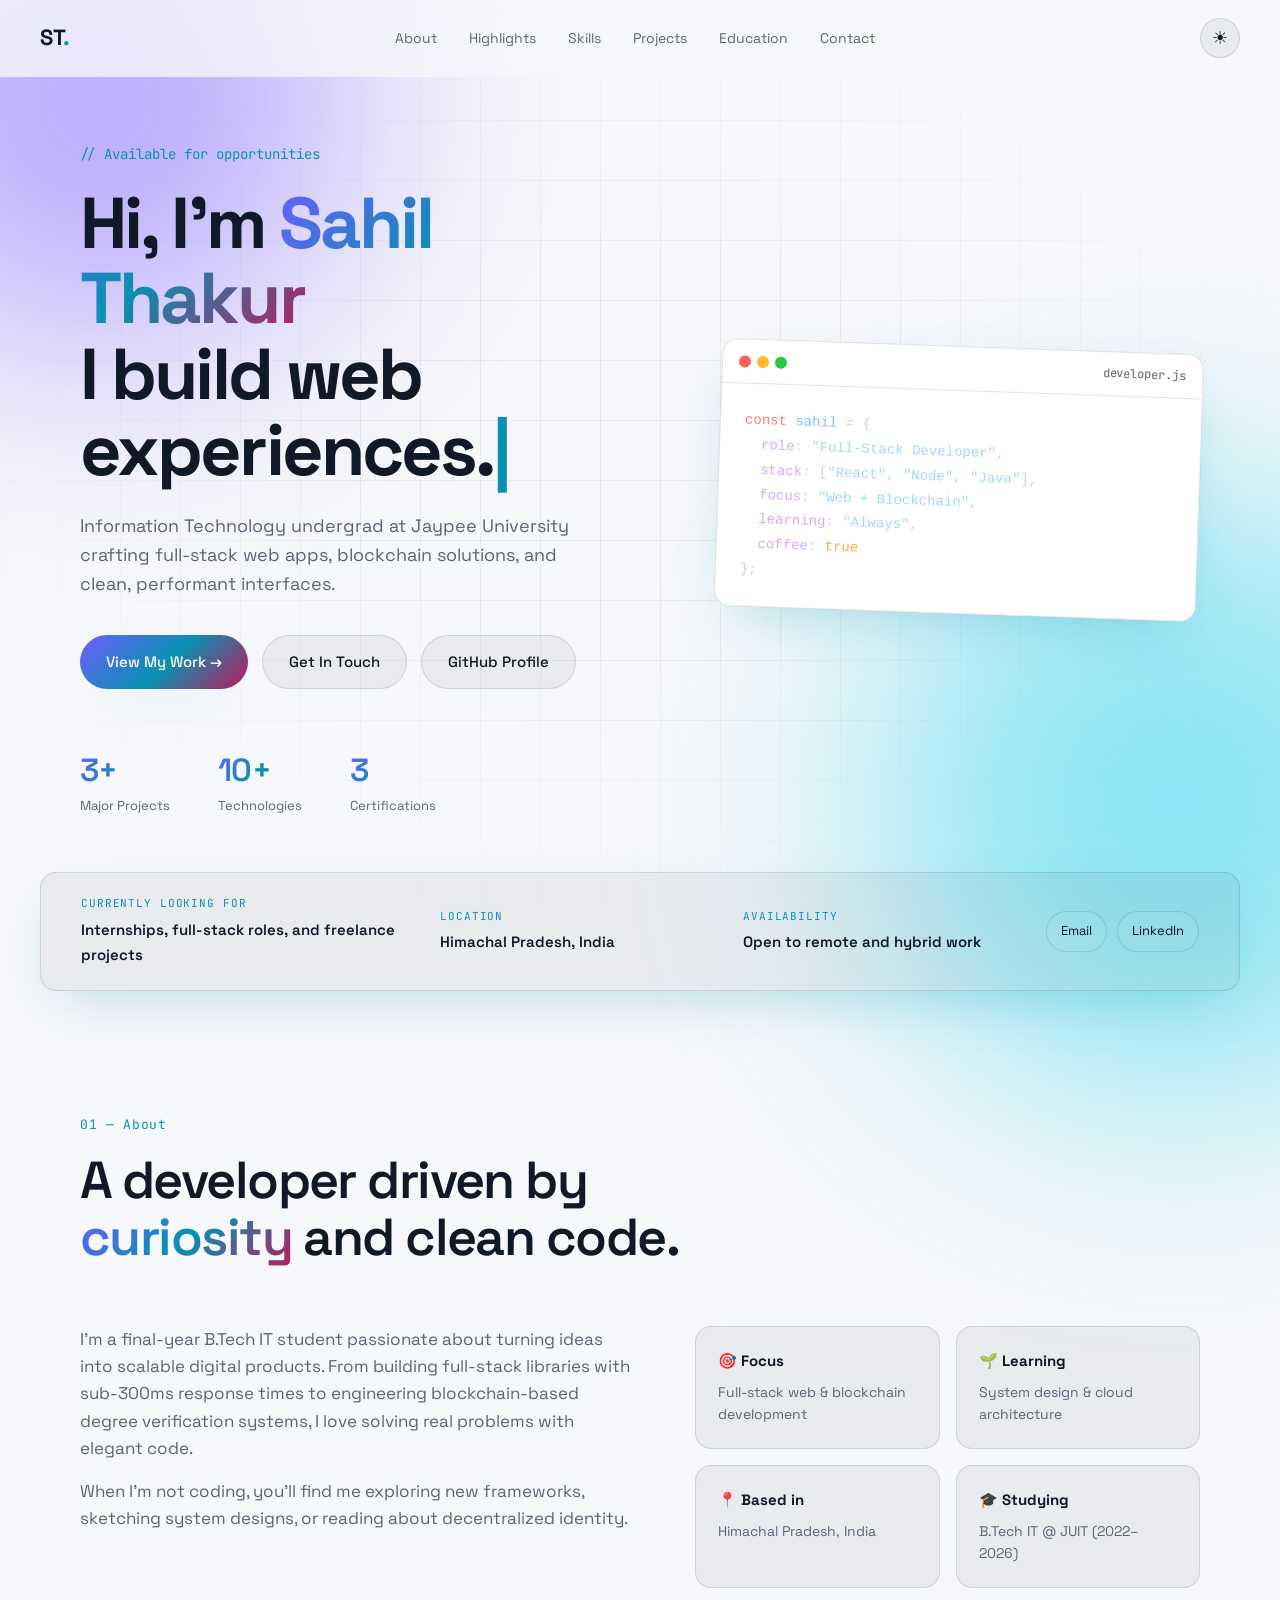
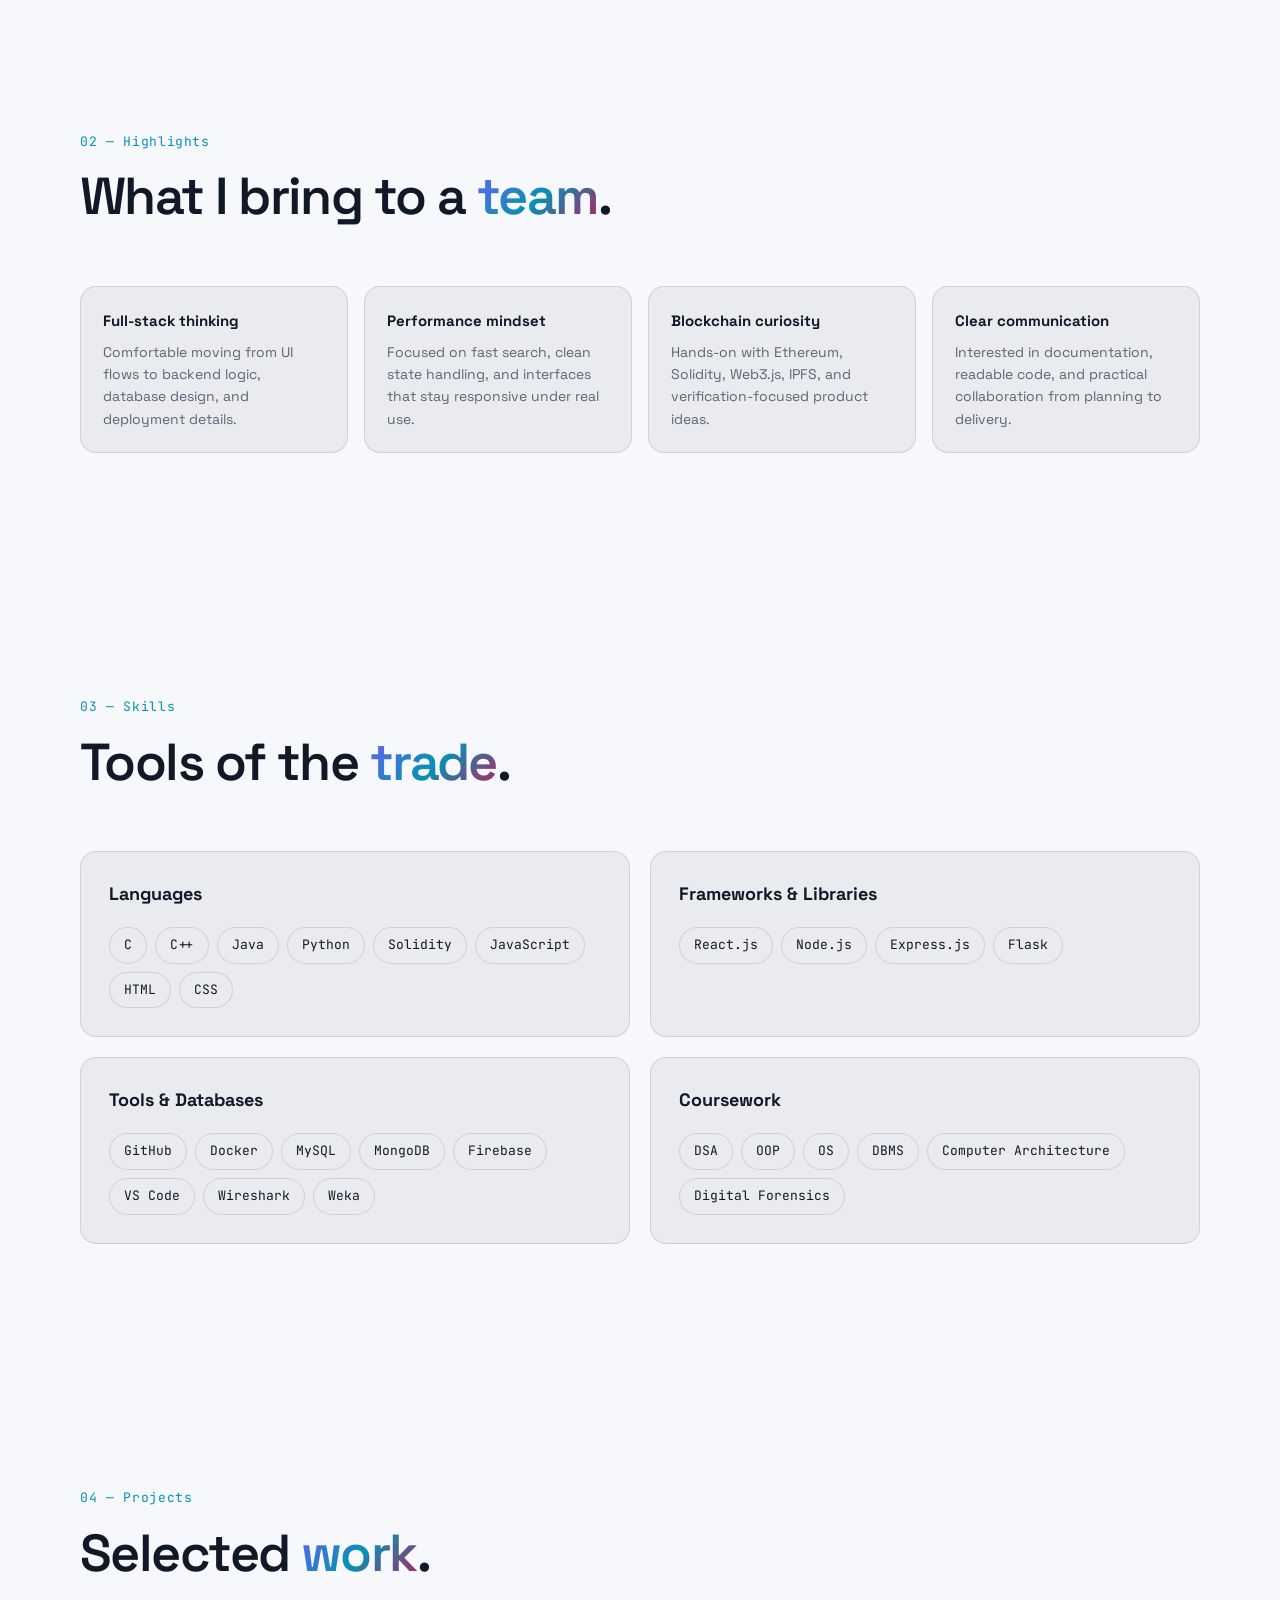
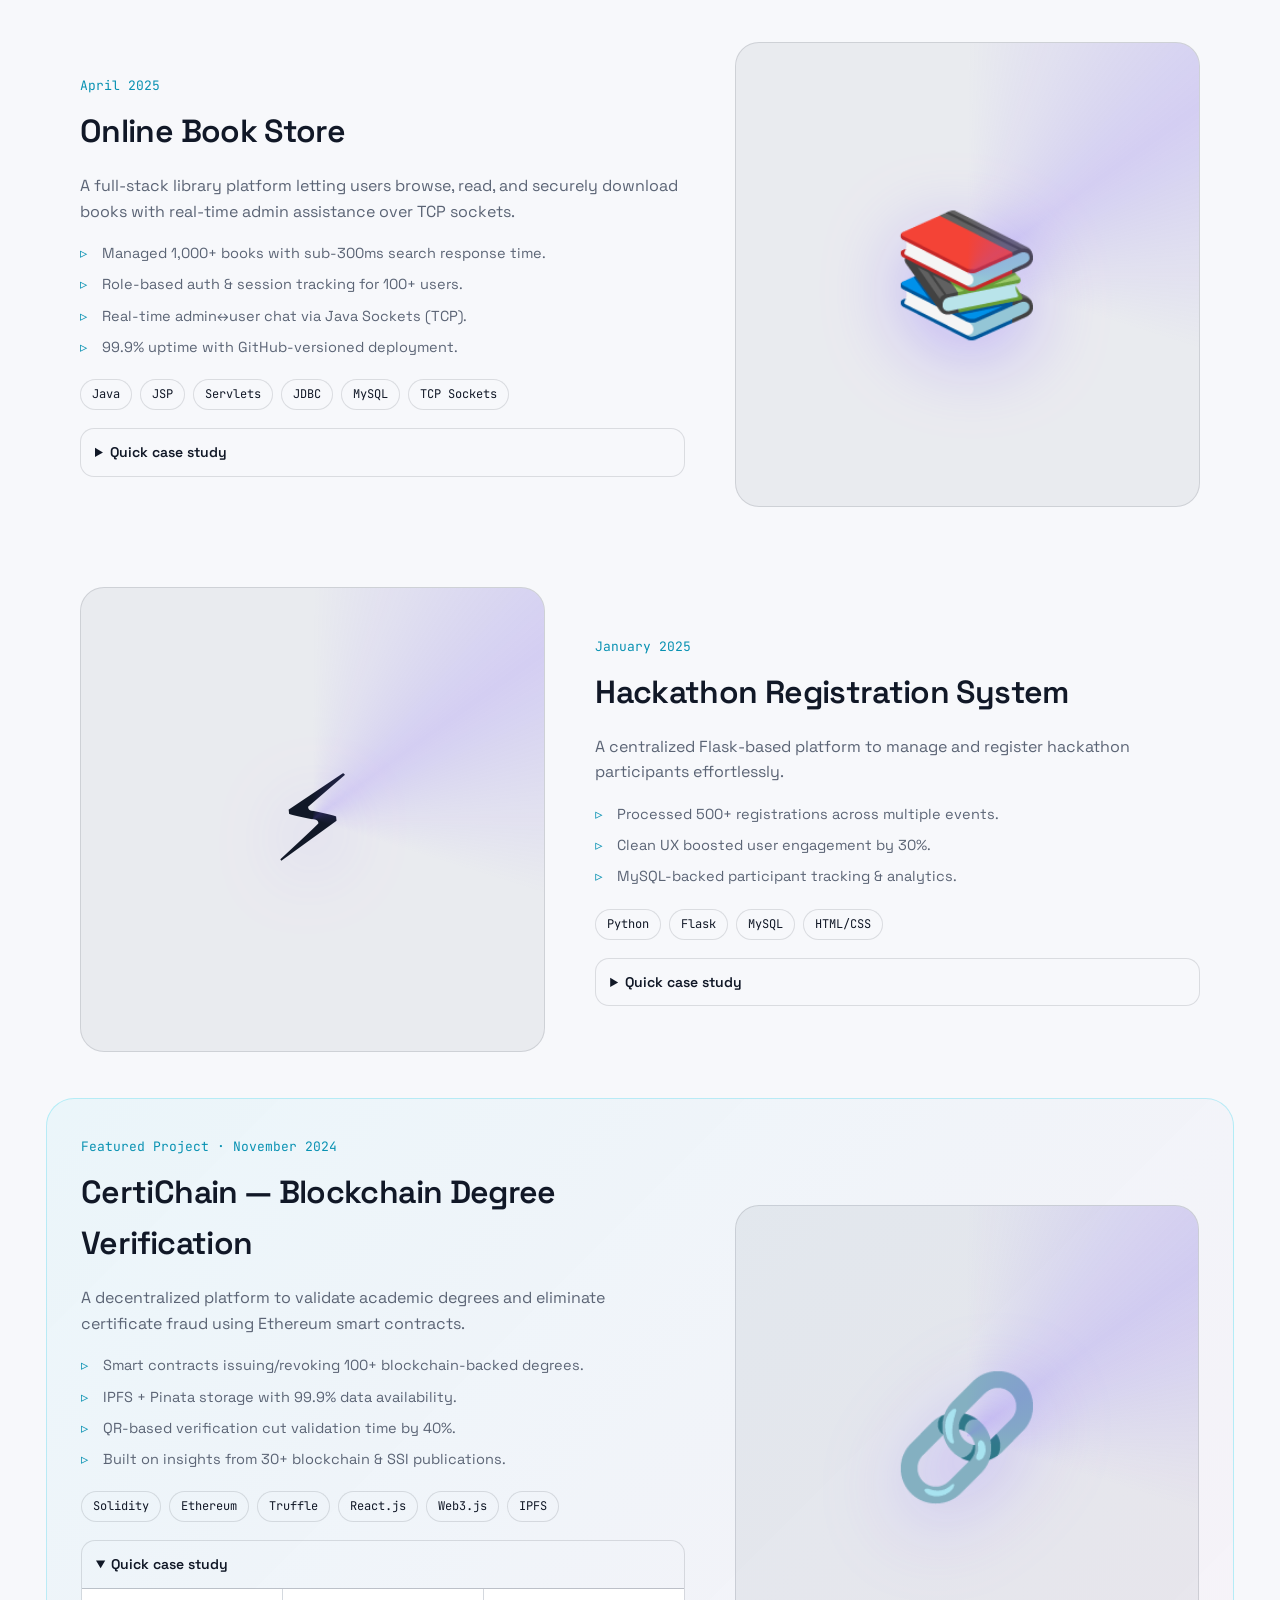
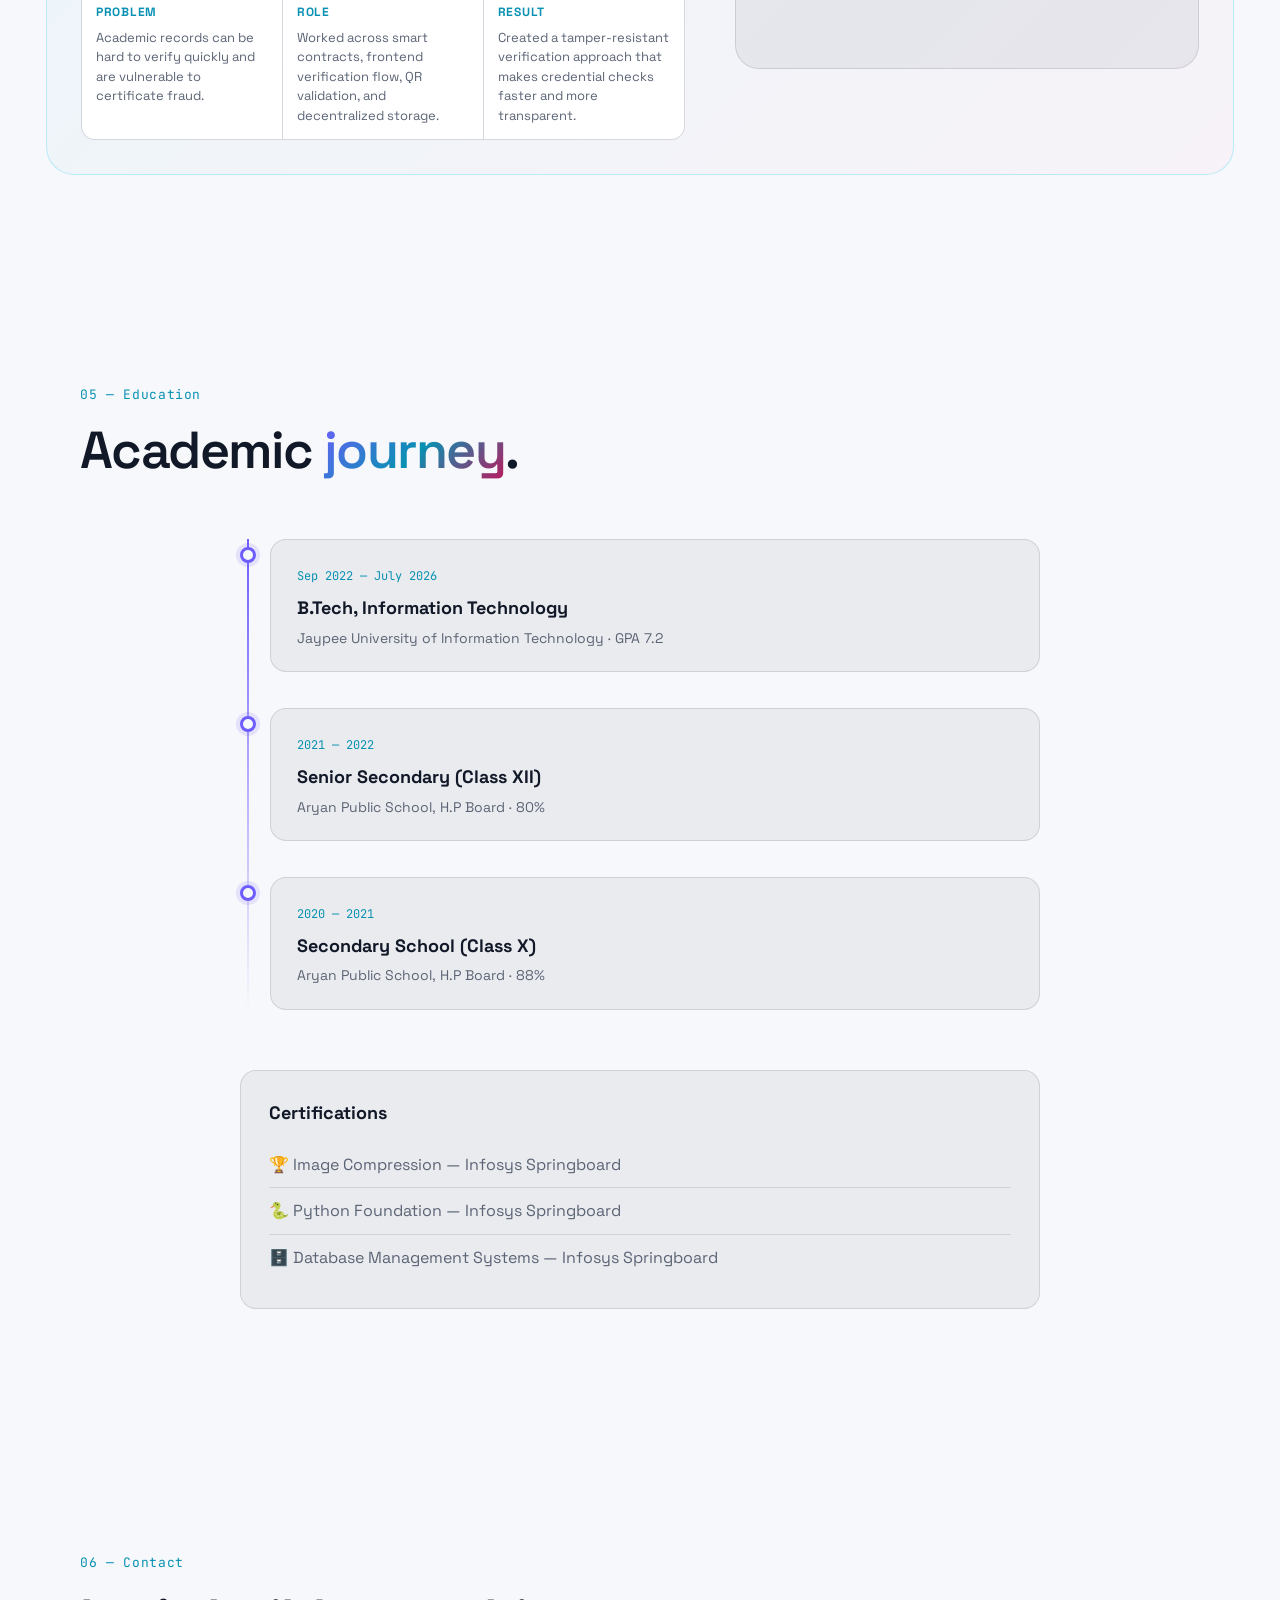
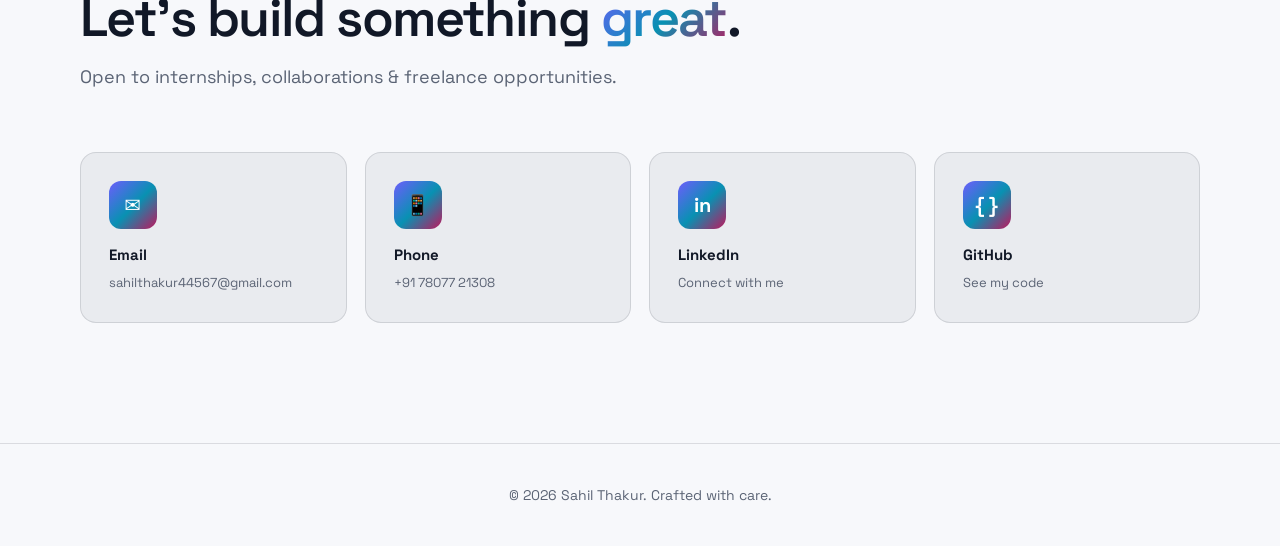
==== commit 9059684c: "Add project case studies" ====
--- a/index.html
+++ b/index.html
@@ -201,6 +201,14 @@
           <div class="chips small">
             <span>Java</span><span>JSP</span><span>Servlets</span><span>JDBC</span><span>MySQL</span><span>TCP Sockets</span>
           </div>
+          <details class="case-study">
+            <summary>Quick case study</summary>
+            <div class="case-grid">
+              <p><strong>Problem</strong><span>Readers needed a searchable book platform with secure downloads and admin support.</span></p>
+              <p><strong>Role</strong><span>Designed the full-stack flow, database access, authentication, and real-time support layer.</span></p>
+              <p><strong>Result</strong><span>Improved discovery speed and gave admins a direct support channel for active users.</span></p>
+            </div>
+          </details>
         </div>
         <div class="project-visual" data-emoji="📚"></div>
       </article>
@@ -218,13 +226,21 @@
           <div class="chips small">
             <span>Python</span><span>Flask</span><span>MySQL</span><span>HTML/CSS</span>
           </div>
+          <details class="case-study">
+            <summary>Quick case study</summary>
+            <div class="case-grid">
+              <p><strong>Problem</strong><span>Event organizers needed one place to collect, manage, and review registrations.</span></p>
+              <p><strong>Role</strong><span>Built Flask routes, database-backed participant records, and a clean registration flow.</span></p>
+              <p><strong>Result</strong><span>Simplified participant tracking and reduced manual coordination for hackathon teams.</span></p>
+            </div>
+          </details>
         </div>
         <div class="project-visual" data-emoji="⚡"></div>
       </article>
 
-      <article class="project reveal">
+      <article class="project featured reveal">
         <div class="project-meta">
-          <span class="date">November 2024</span>
+          <span class="date">Featured Project · November 2024</span>
           <h3>CertiChain — Blockchain Degree Verification</h3>
           <p>A decentralized platform to validate academic degrees and eliminate certificate fraud using Ethereum smart contracts.</p>
           <ul class="bullets">
@@ -236,6 +252,14 @@
           <div class="chips small">
             <span>Solidity</span><span>Ethereum</span><span>Truffle</span><span>React.js</span><span>Web3.js</span><span>IPFS</span>
           </div>
+          <details class="case-study" open>
+            <summary>Quick case study</summary>
+            <div class="case-grid">
+              <p><strong>Problem</strong><span>Academic records can be hard to verify quickly and are vulnerable to certificate fraud.</span></p>
+              <p><strong>Role</strong><span>Worked across smart contracts, frontend verification flow, QR validation, and decentralized storage.</span></p>
+              <p><strong>Result</strong><span>Created a tamper-resistant verification approach that makes credential checks faster and more transparent.</span></p>
+            </div>
+          </details>
         </div>
         <div class="project-visual" data-emoji="🔗"></div>
       </article>
--- a/style.css
+++ b/style.css
@@ -272,10 +272,34 @@
 .chips span:hover { background: rgba(124,92,255,0.15); transform: translateY(-2px); }
 .chips.small span { padding: 5px 11px; font-size: 12px; }
 
+.case-study {
+  margin-top: 18px; border: 1px solid var(--border); border-radius: 14px;
+  background: rgba(255,255,255,0.03); overflow: hidden;
+}
+.case-study summary {
+  cursor: pointer; padding: 12px 14px; font-weight: 600; font-size: 14px;
+  color: var(--text);
+}
+.case-grid {
+  display: grid; grid-template-columns: repeat(3, 1fr); gap: 1px;
+  border-top: 1px solid var(--border); background: var(--border);
+}
+.case-grid p {
+  margin: 0; padding: 14px; background: var(--bg-elev);
+  display: flex; flex-direction: column; gap: 6px;
+}
+.case-grid strong { font-size: 12px; color: var(--primary-2); text-transform: uppercase; letter-spacing: 0.06em; }
+.case-grid span { color: var(--muted); font-size: 13px; line-height: 1.5; }
+
 /* ---------- Projects ---------- */
 .projects { display: flex; flex-direction: column; gap: 80px; }
 .project {
   display: grid; grid-template-columns: 1.3fr 1fr; gap: 50px; align-items: center;
+}
+.project.featured {
+  padding: 34px; margin: -34px;
+  border: 1px solid rgba(34,211,238,0.28); border-radius: 28px;
+  background: linear-gradient(135deg, rgba(34,211,238,0.055), rgba(244,114,182,0.04));
 }
 .project.reverse { grid-template-columns: 1fr 1.3fr; }
 .project.reverse .project-visual { order: -1; }
@@ -408,7 +432,9 @@
   .about-grid, .skills-grid { grid-template-columns: 1fr; }
   .about-cards, .highlight-grid { grid-template-columns: 1fr 1fr; }
   .project, .project.reverse { grid-template-columns: 1fr; }
+  .project.featured { margin: 0; padding: 24px; }
   .project.reverse .project-visual { order: 0; }
+  .case-grid { grid-template-columns: 1fr; }
   .hero-stats { gap: 24px; }
   .hero-stats strong { font-size: 26px; }
 }
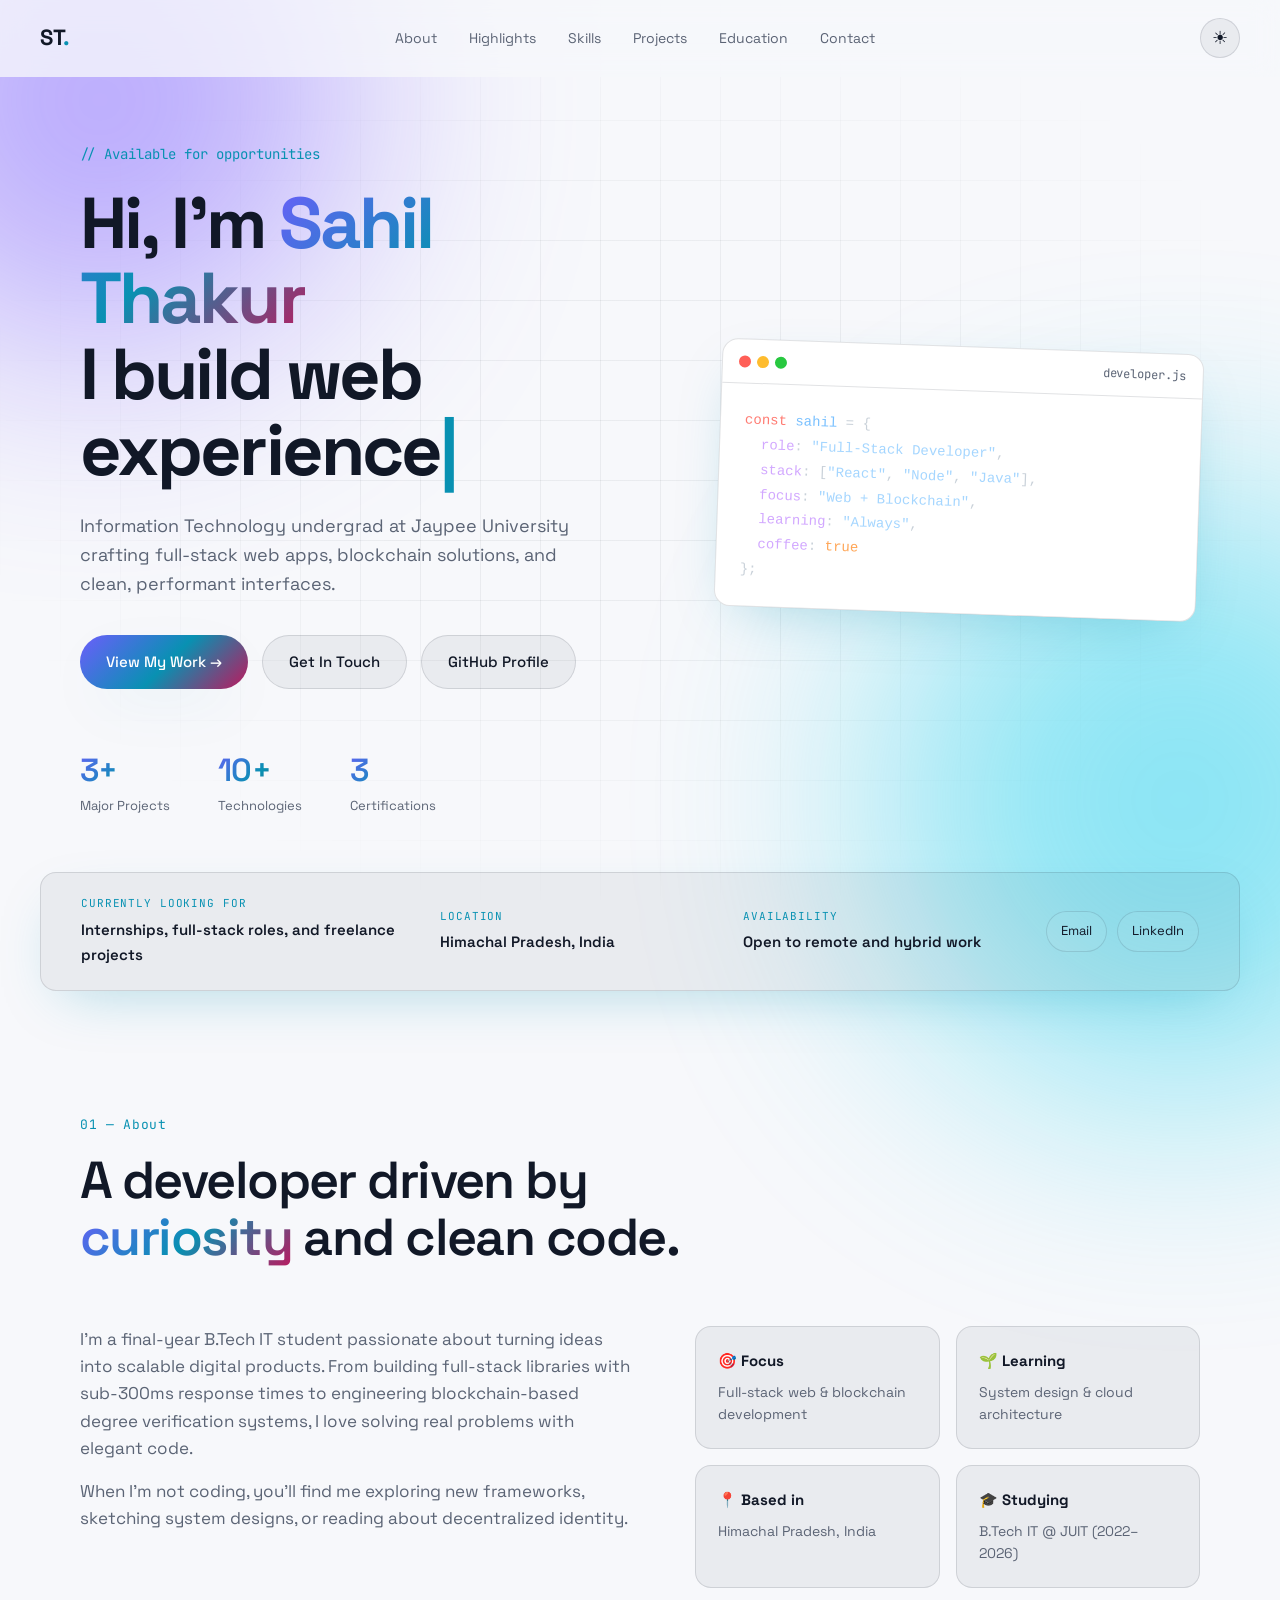
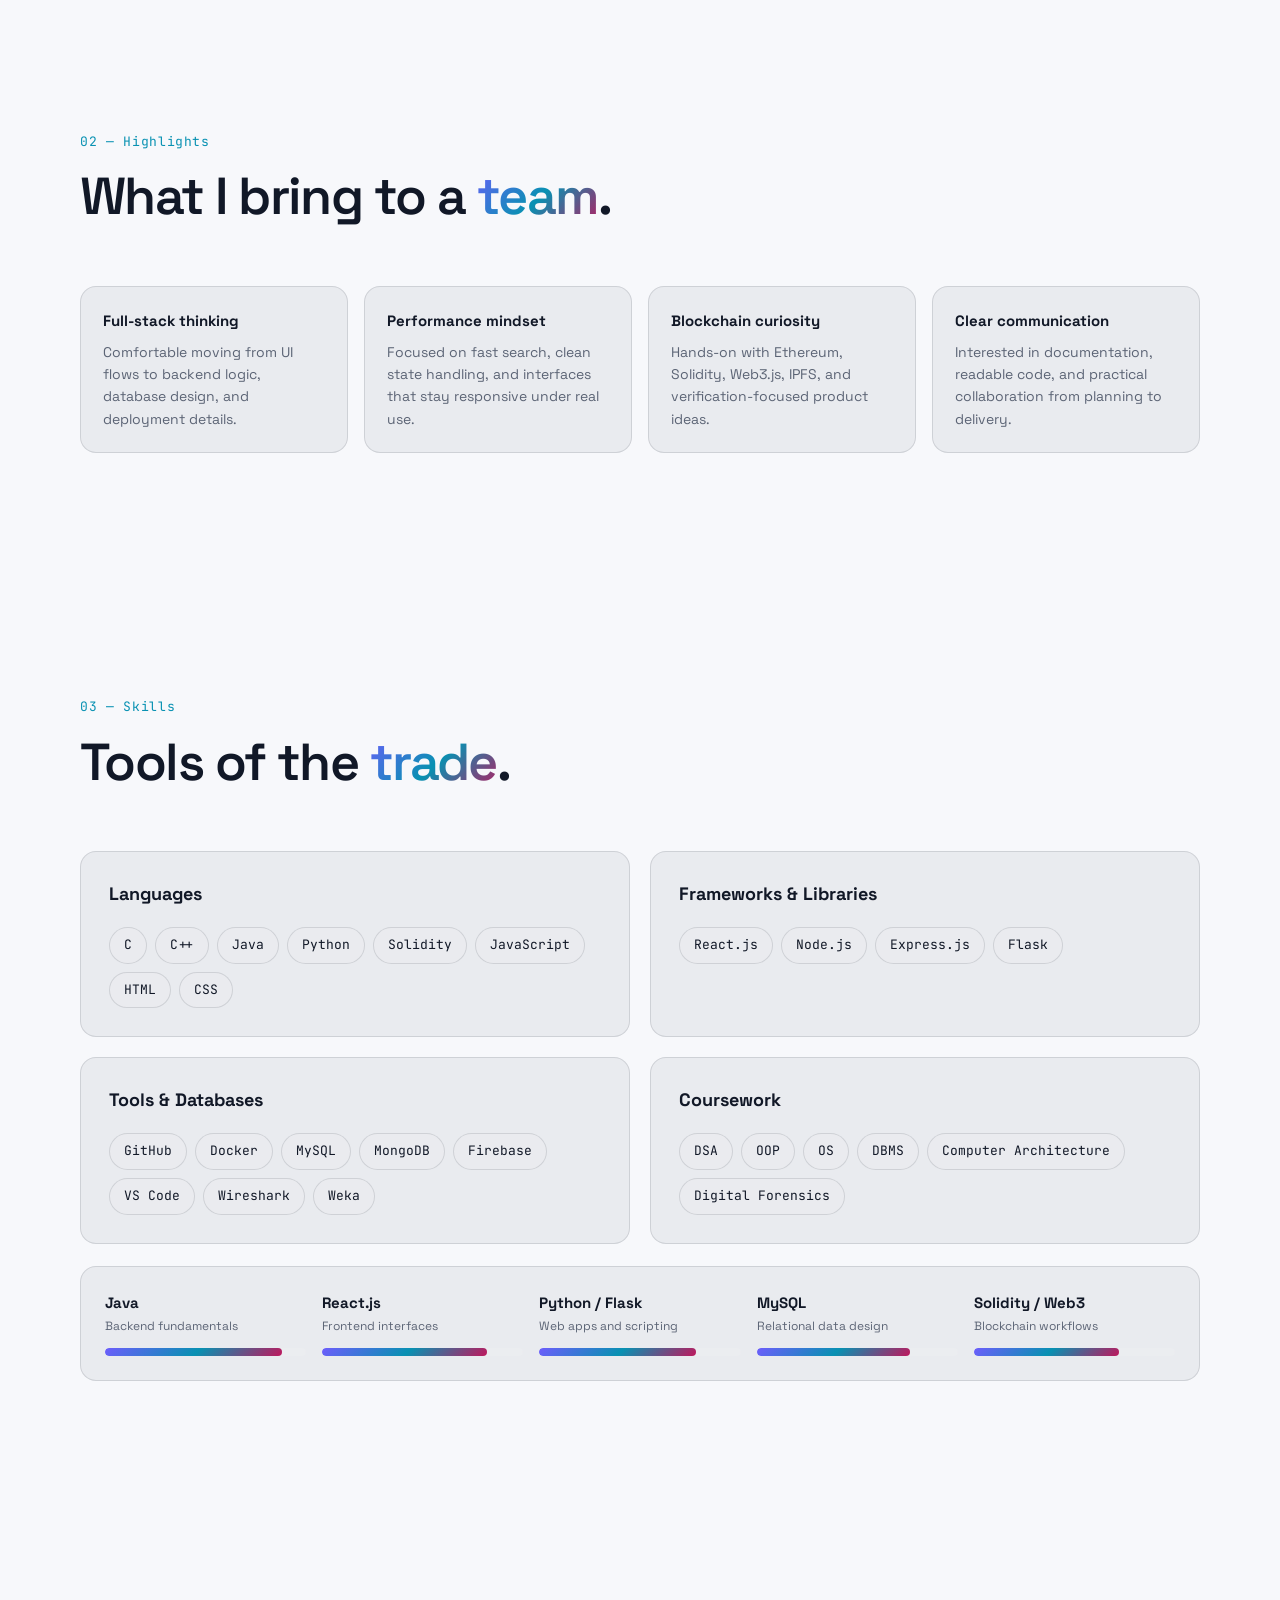
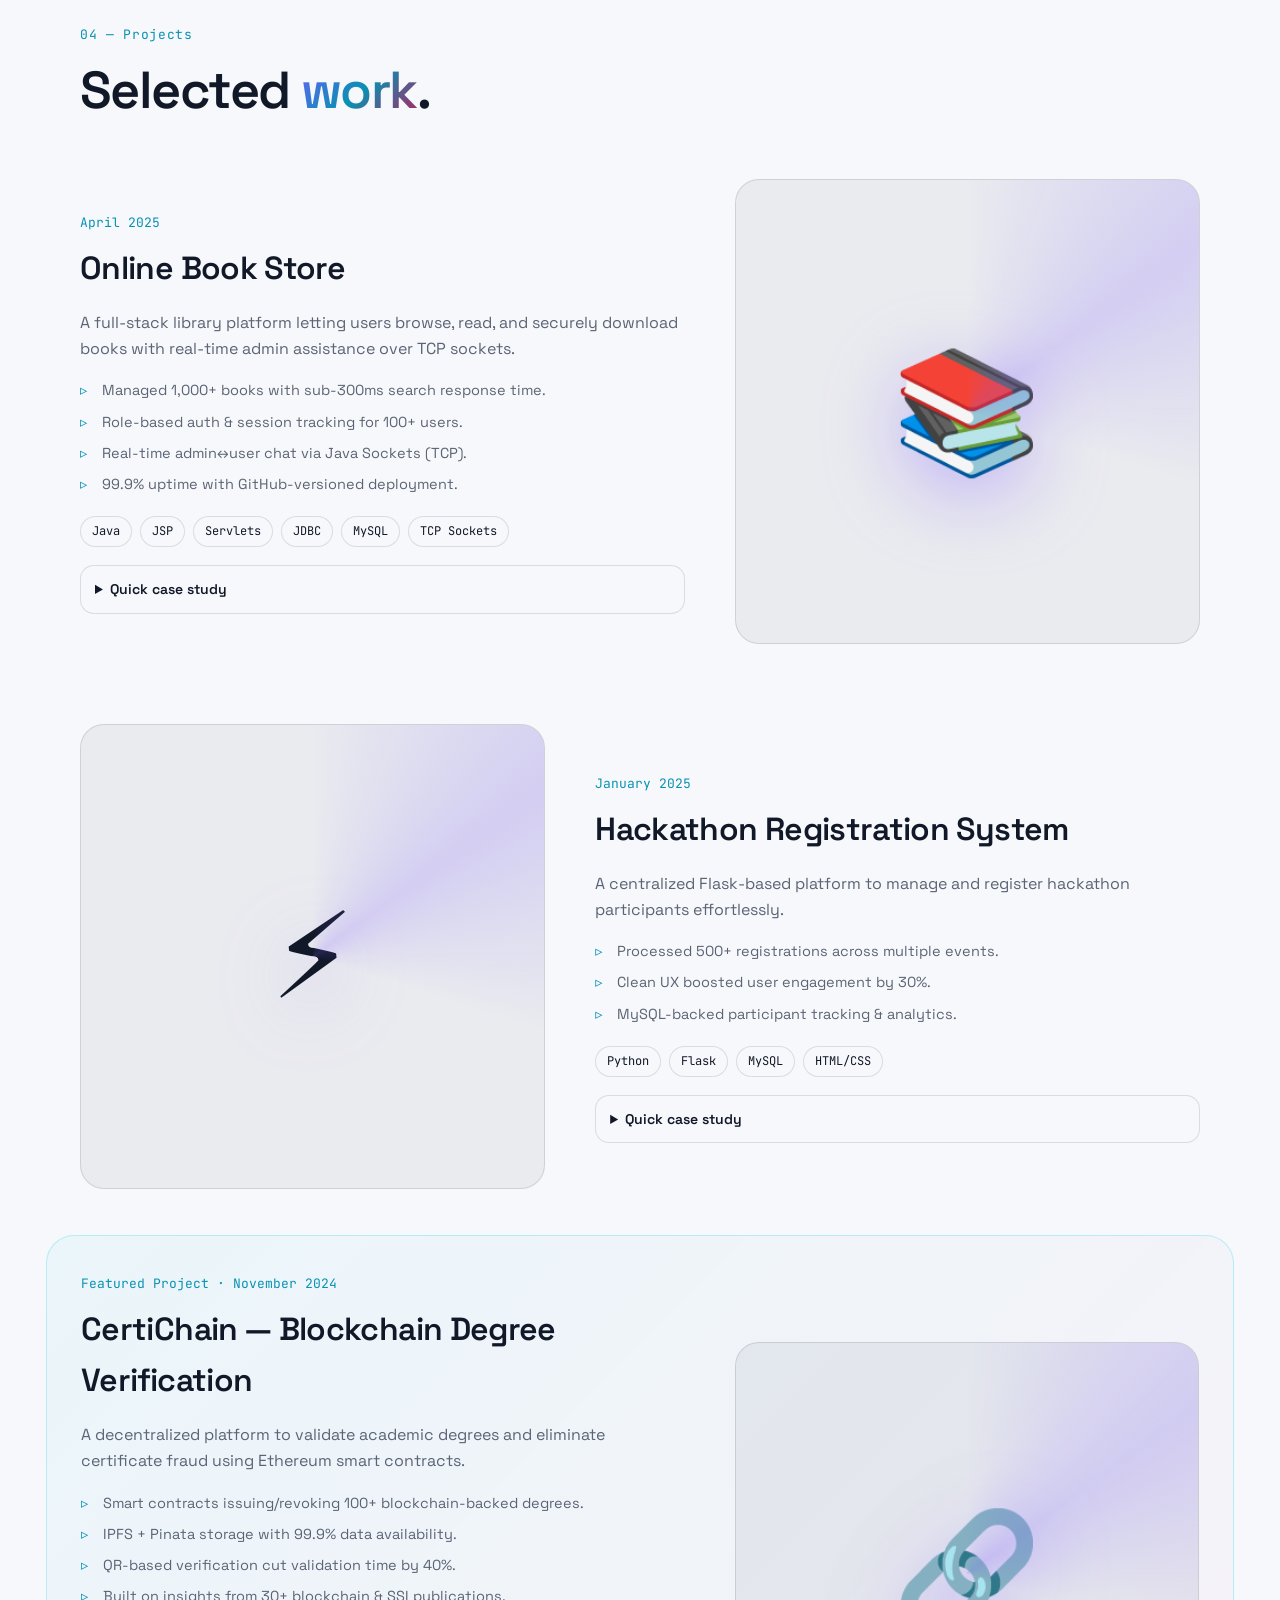
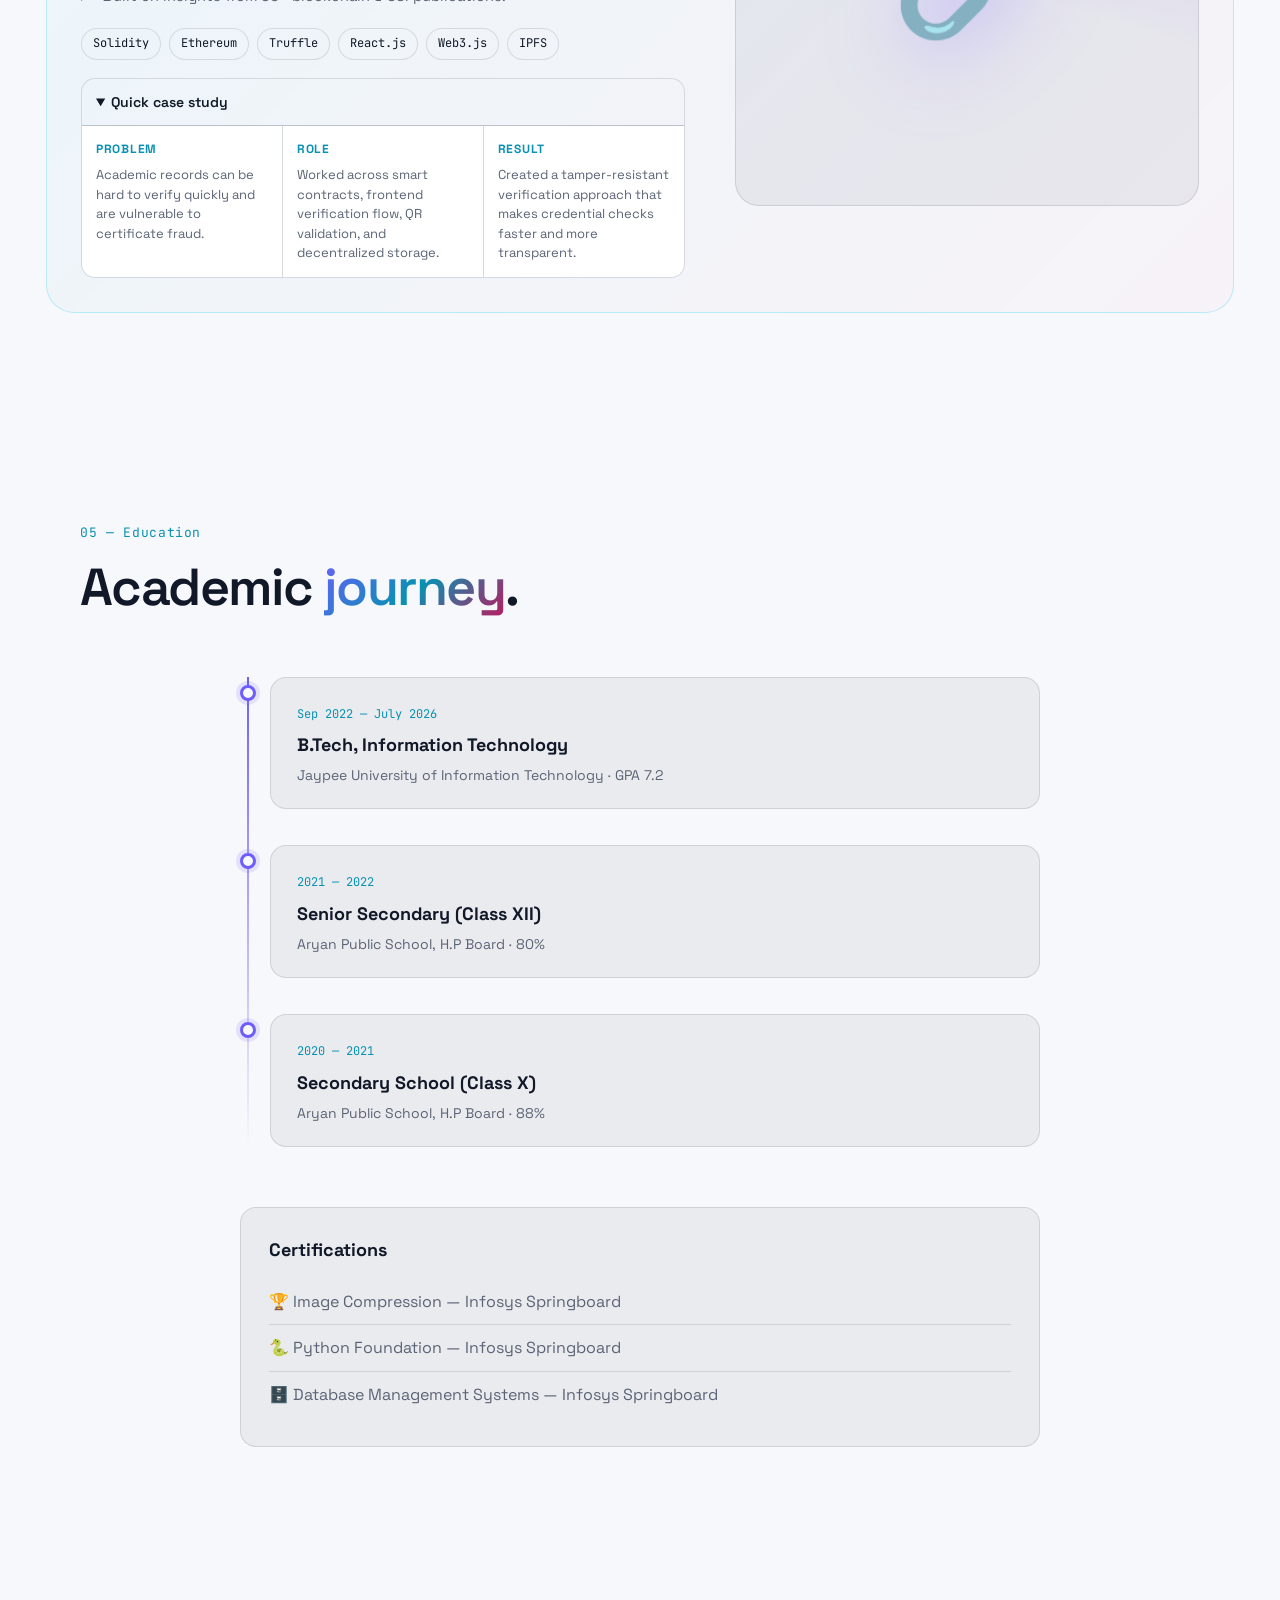
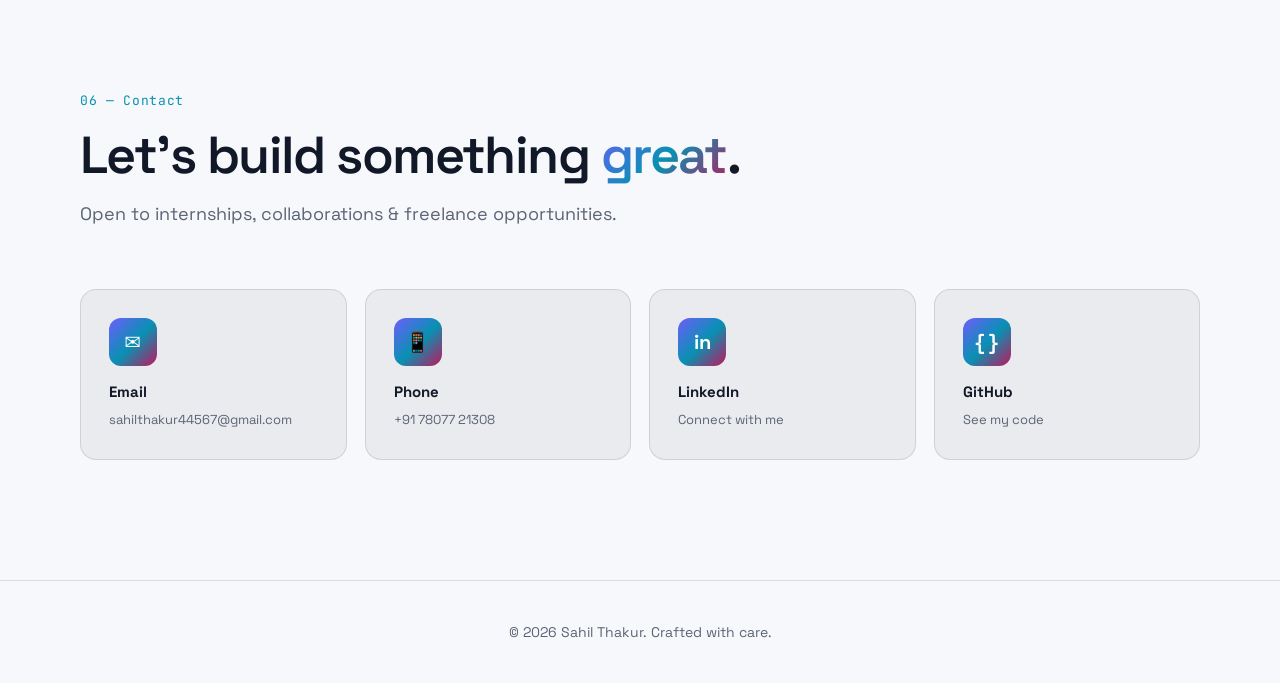
==== commit cc7658c0: "Add skill strength overview" ====
--- a/index.html
+++ b/index.html
@@ -177,6 +177,28 @@
         </div>
       </div>
     </div>
+    <div class="strengths reveal" aria-label="Core strengths">
+      <div class="strength">
+        <span><strong>Java</strong><em>Backend fundamentals</em></span>
+        <i style="--level: 88%"></i>
+      </div>
+      <div class="strength">
+        <span><strong>React.js</strong><em>Frontend interfaces</em></span>
+        <i style="--level: 82%"></i>
+      </div>
+      <div class="strength">
+        <span><strong>Python / Flask</strong><em>Web apps and scripting</em></span>
+        <i style="--level: 78%"></i>
+      </div>
+      <div class="strength">
+        <span><strong>MySQL</strong><em>Relational data design</em></span>
+        <i style="--level: 76%"></i>
+      </div>
+      <div class="strength">
+        <span><strong>Solidity / Web3</strong><em>Blockchain workflows</em></span>
+        <i style="--level: 72%"></i>
+      </div>
+    </div>
   </section>
 
   <!-- Projects -->
--- a/style.css
+++ b/style.css
@@ -271,6 +271,24 @@
 }
 .chips span:hover { background: rgba(124,92,255,0.15); transform: translateY(-2px); }
 .chips.small span { padding: 5px 11px; font-size: 12px; }
+
+.strengths {
+  margin-top: 22px; padding: 24px; border: 1px solid var(--border);
+  border-radius: var(--radius); background: var(--surface);
+  display: grid; grid-template-columns: repeat(5, 1fr); gap: 16px;
+}
+.strength { display: flex; flex-direction: column; gap: 12px; min-width: 0; }
+.strength span { display: flex; flex-direction: column; gap: 2px; }
+.strength strong { font-size: 15px; }
+.strength em { color: var(--muted); font-size: 12px; font-style: normal; }
+.strength i {
+  height: 8px; border-radius: 999px; background: rgba(255,255,255,0.08);
+  position: relative; overflow: hidden;
+}
+.strength i::before {
+  content: ''; position: absolute; inset: 0 auto 0 0; width: var(--level);
+  border-radius: inherit; background: var(--grad);
+}
 
 .case-study {
   margin-top: 18px; border: 1px solid var(--border); border-radius: 14px;
@@ -430,6 +448,7 @@
   .strip-actions { justify-content: flex-start; }
   .section { padding: 80px 20px; }
   .about-grid, .skills-grid { grid-template-columns: 1fr; }
+  .strengths { grid-template-columns: 1fr 1fr; }
   .about-cards, .highlight-grid { grid-template-columns: 1fr 1fr; }
   .project, .project.reverse { grid-template-columns: 1fr; }
   .project.featured { margin: 0; padding: 24px; }
@@ -441,6 +460,7 @@
 
 @media (max-width: 560px) {
   .about-cards, .highlight-grid { grid-template-columns: 1fr; }
+  .strengths { grid-template-columns: 1fr; }
   .recruiter-strip { grid-template-columns: 1fr; }
   .strip-actions { flex-wrap: wrap; }
 }
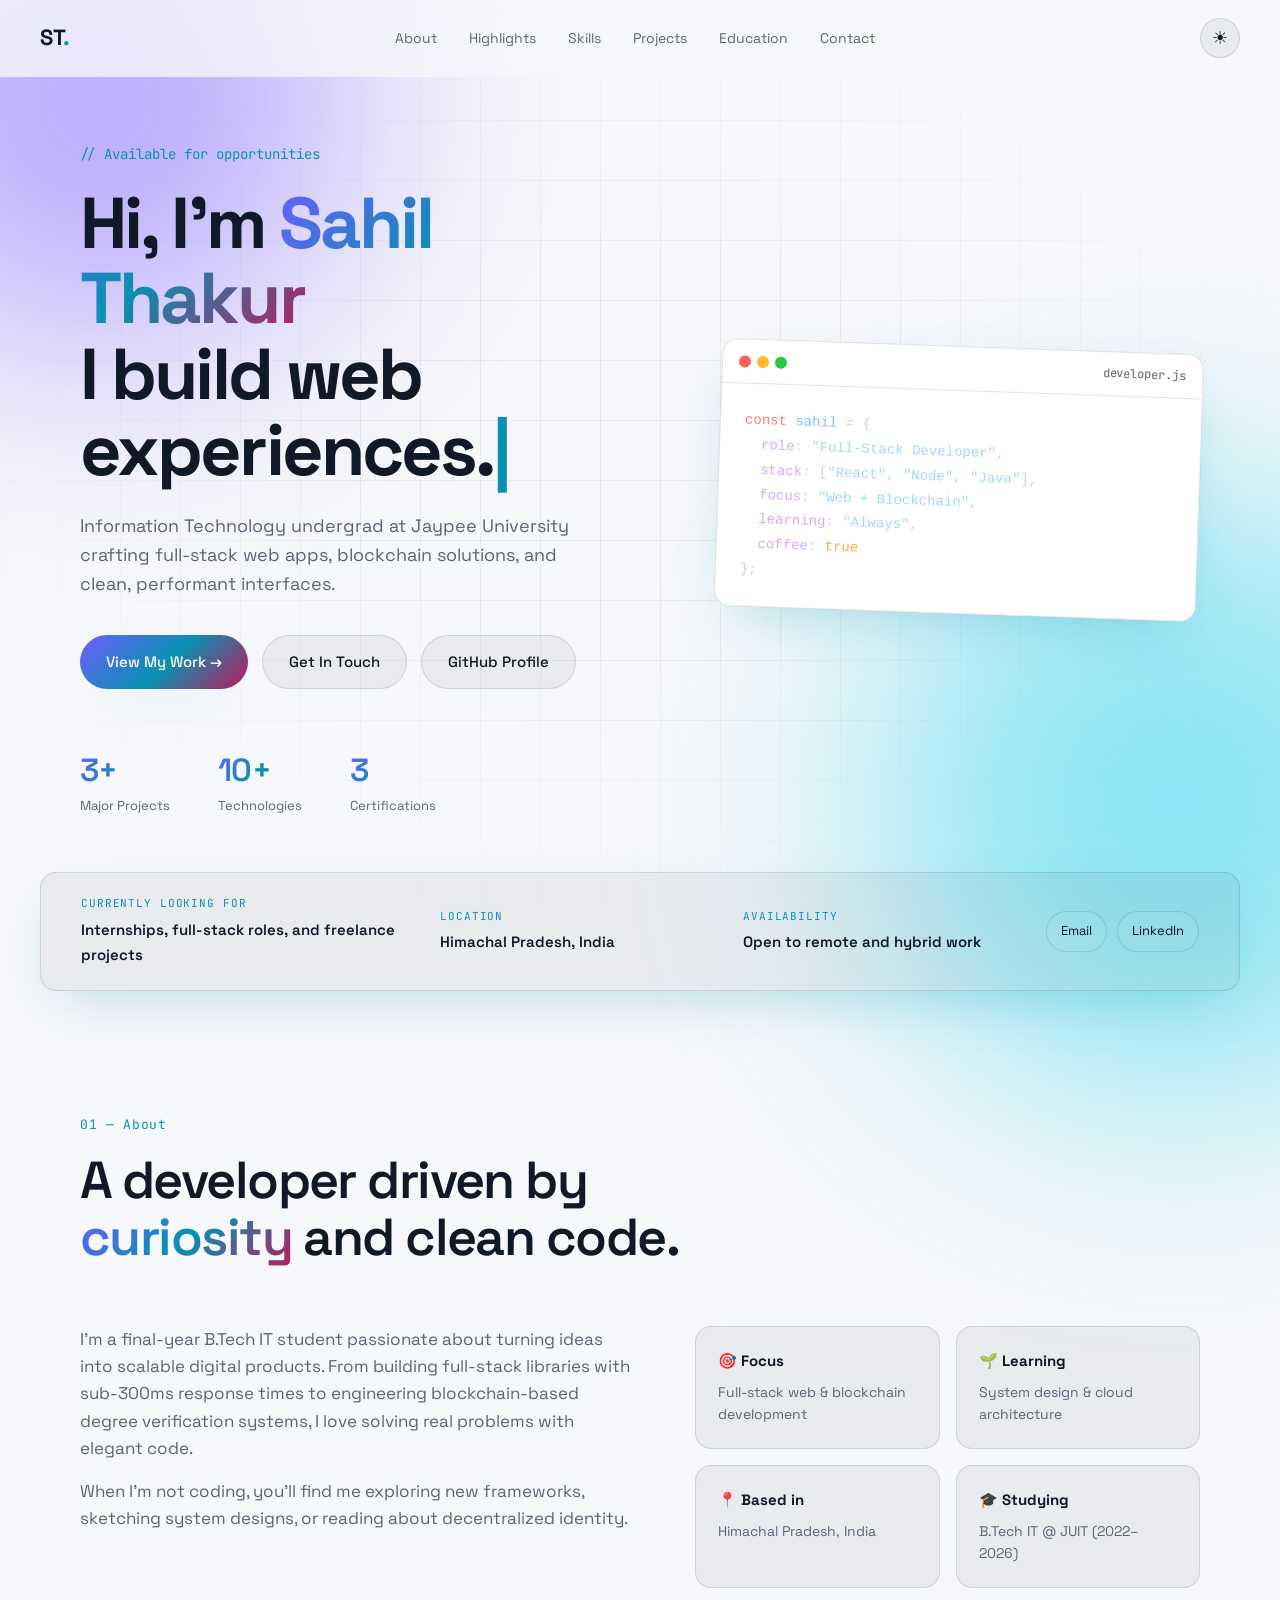
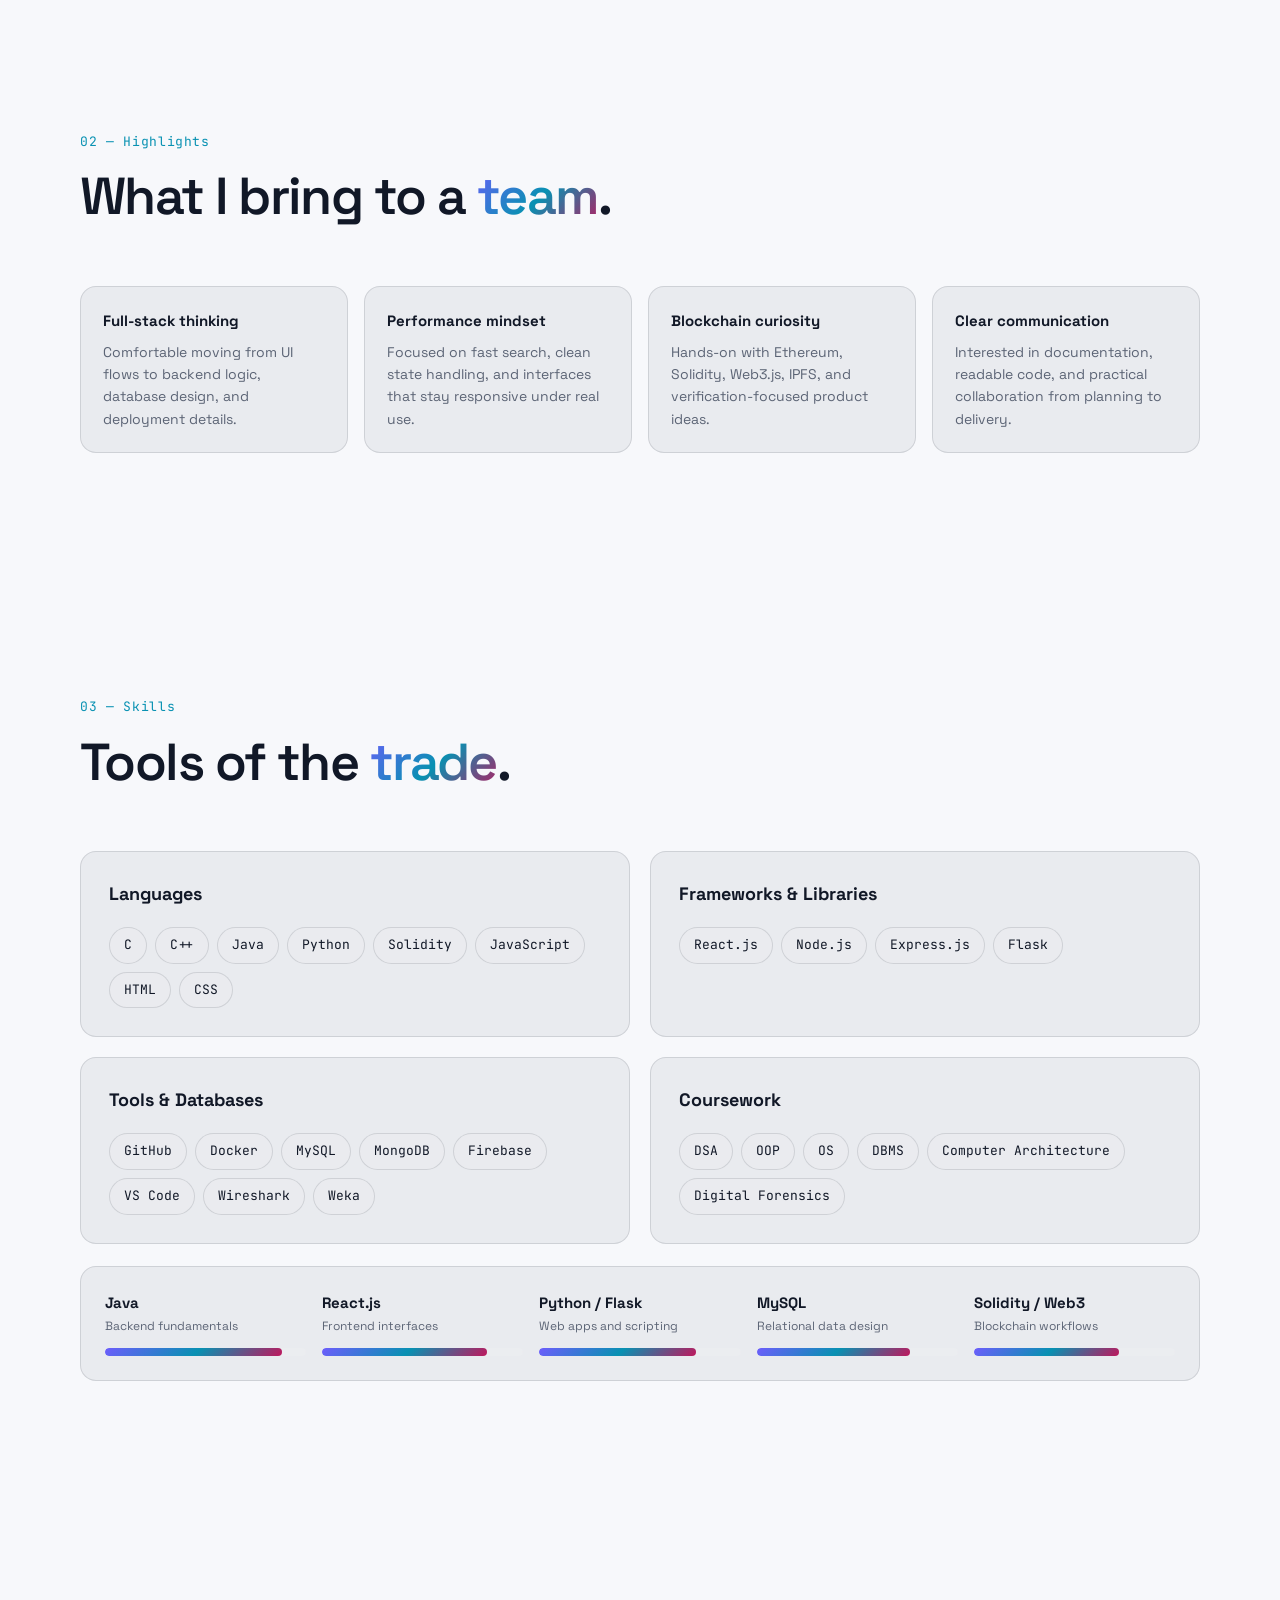
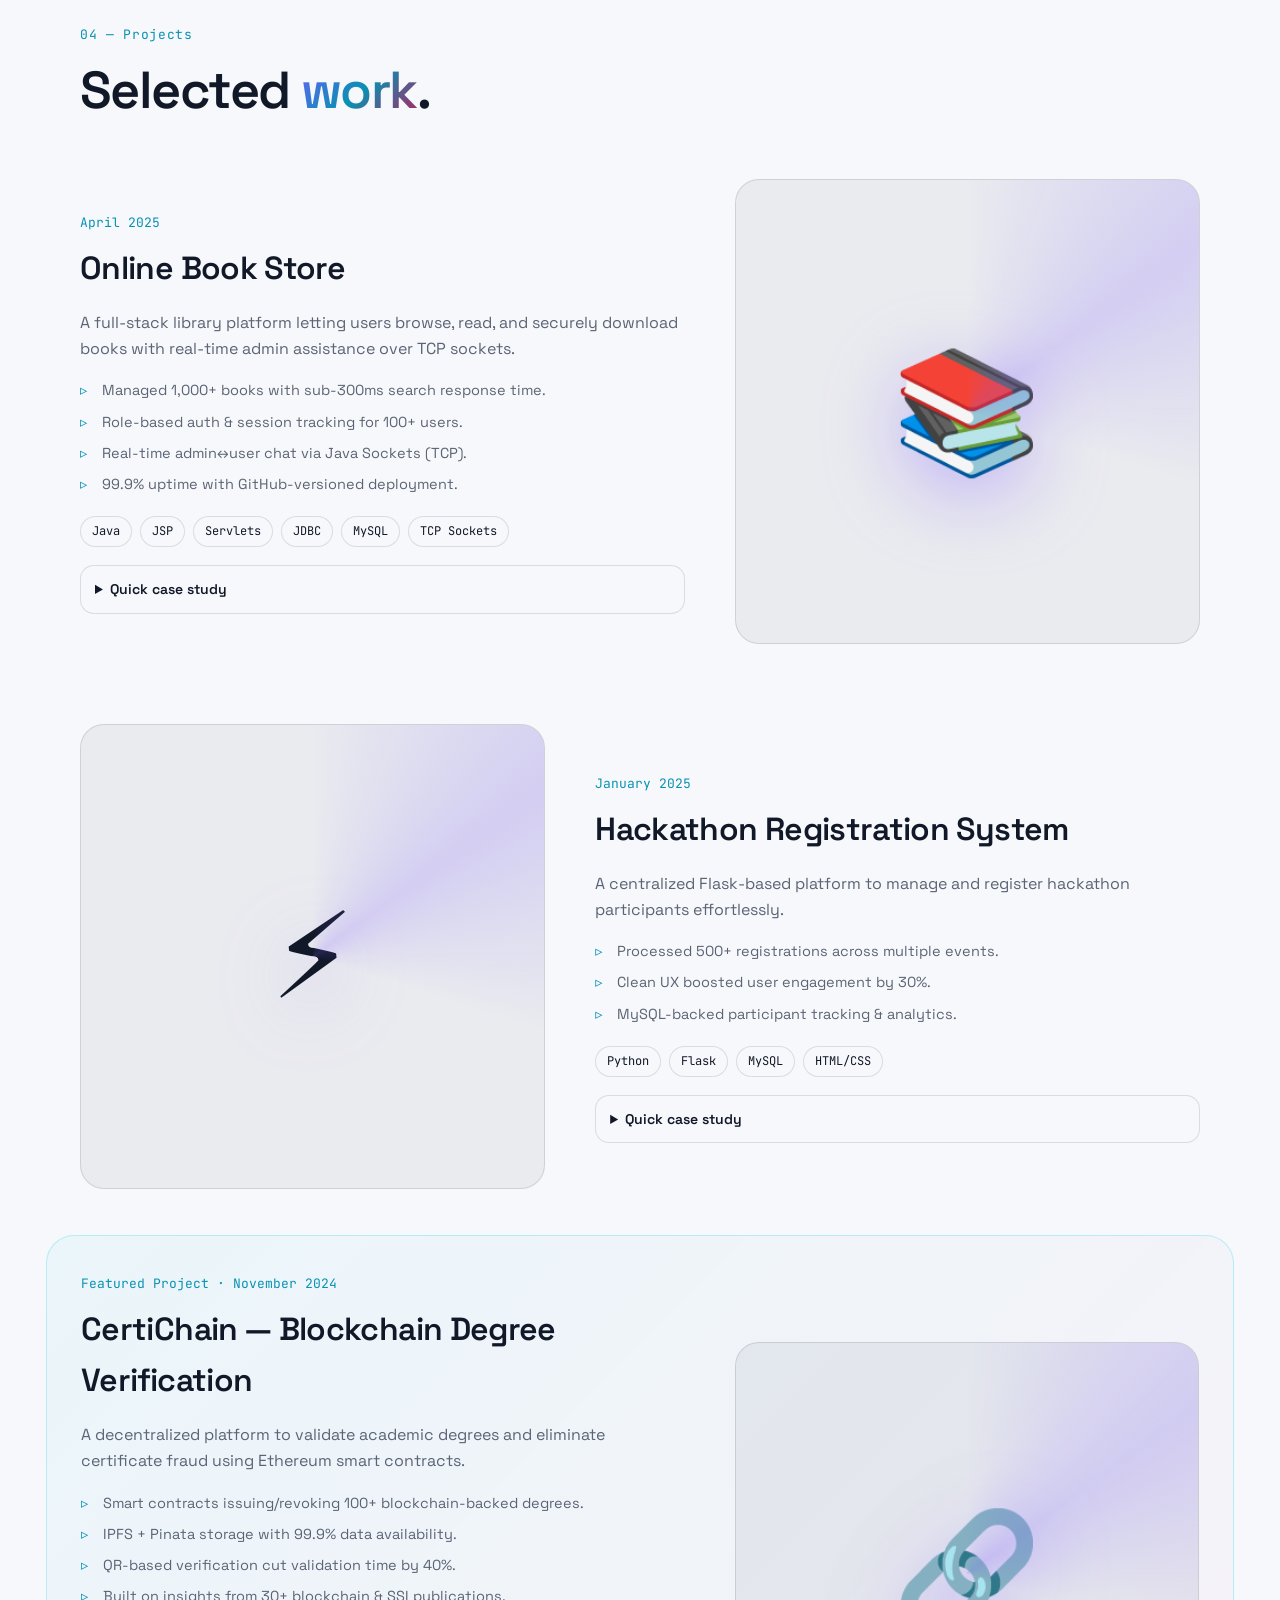
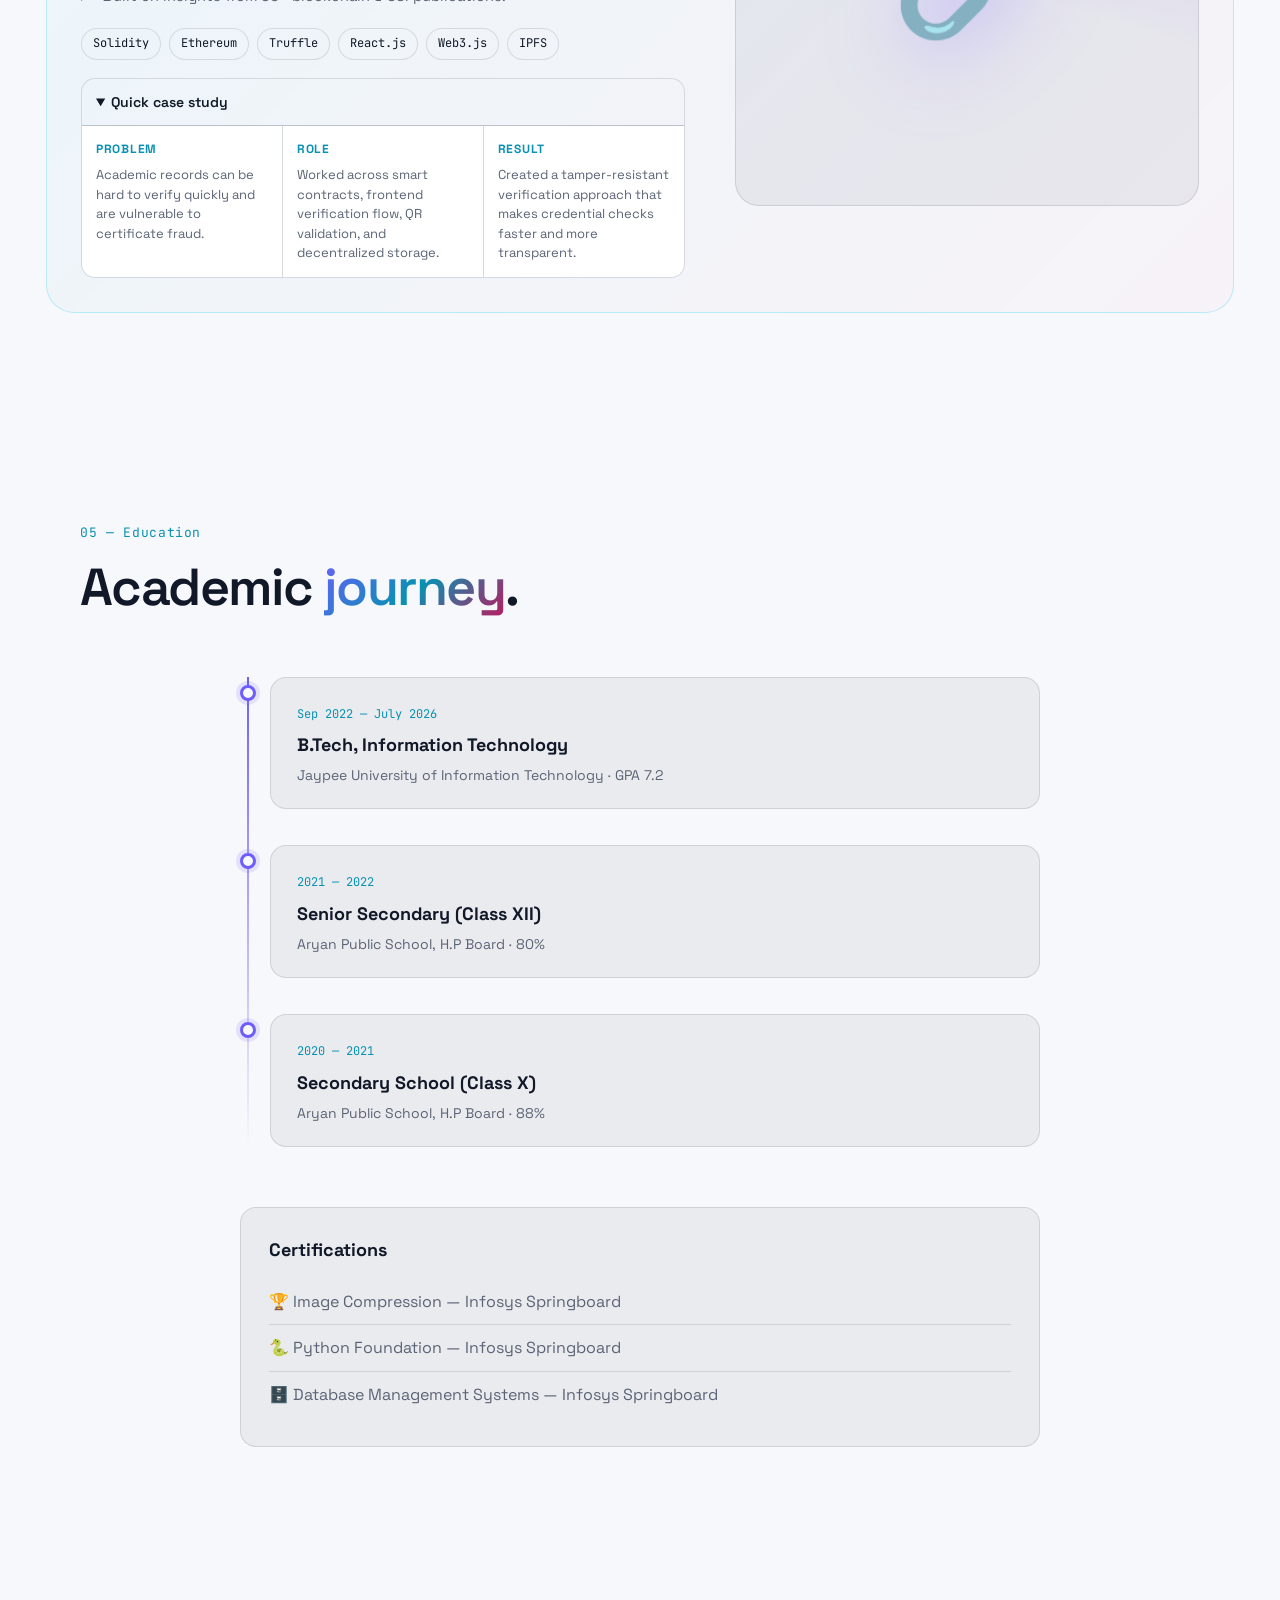
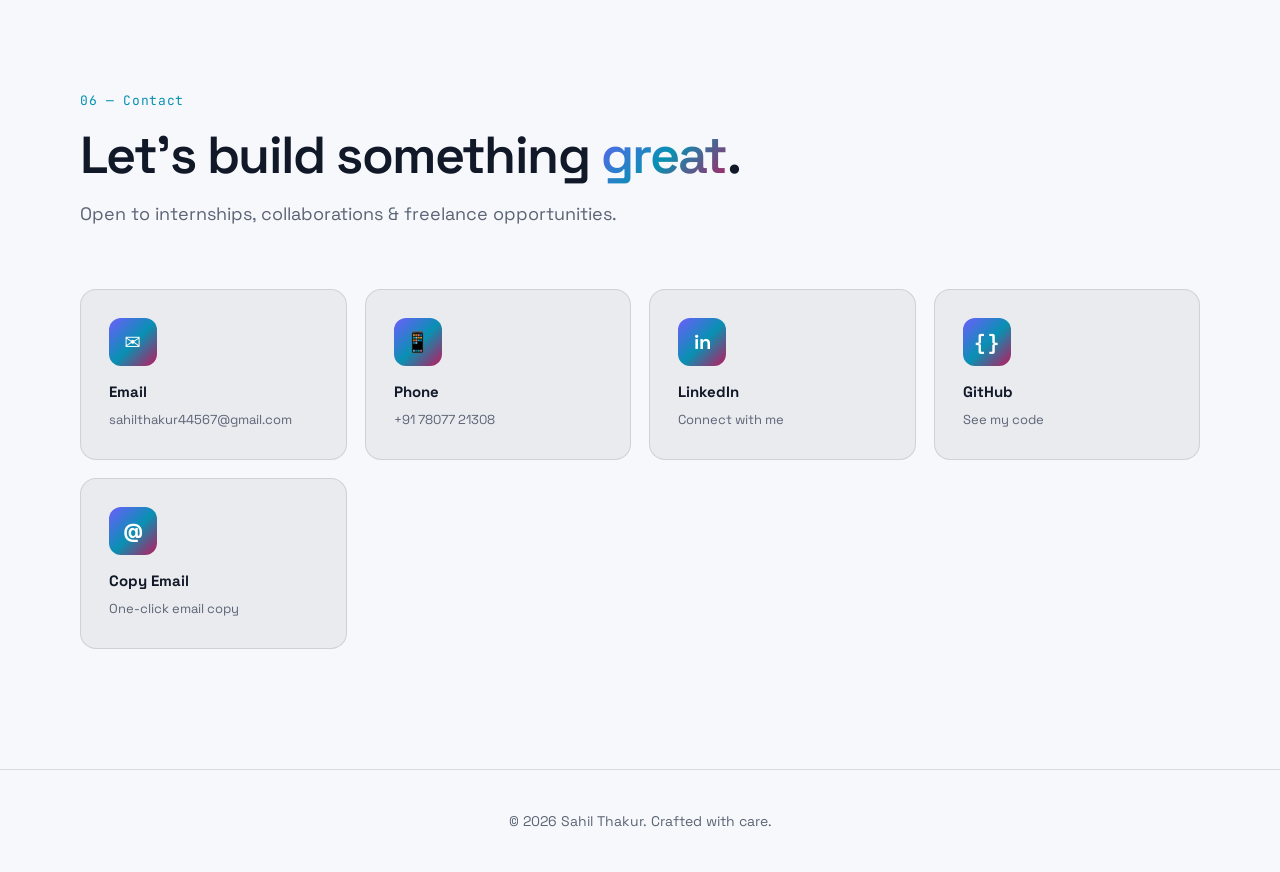
==== commit c9f6f396: "Add copy email action" ====
--- a/index.html
+++ b/index.html
@@ -359,6 +359,11 @@
         <strong>GitHub</strong>
         <span>See my code</span>
       </a>
+      <button class="contact-card copy-card reveal" id="copyEmail" type="button" data-email="sahilthakur44567@gmail.com">
+        <span class="ic">@</span>
+        <strong>Copy Email</strong>
+        <span id="copyStatus">One-click email copy</span>
+      </button>
     </div>
   </section>
 
--- a/style.css
+++ b/style.css
@@ -402,8 +402,10 @@
   padding: 28px; background: var(--surface); border: 1px solid var(--border);
   border-radius: var(--radius);
   display: flex; flex-direction: column; gap: 6px;
+  text-align: left;
   transition: transform .3s, border-color .3s, background .3s;
 }
+.copy-card { color: var(--text); font: inherit; cursor: pointer; }
 .contact-card:hover {
   transform: translateY(-6px);
   border-color: rgba(124,92,255,0.5);
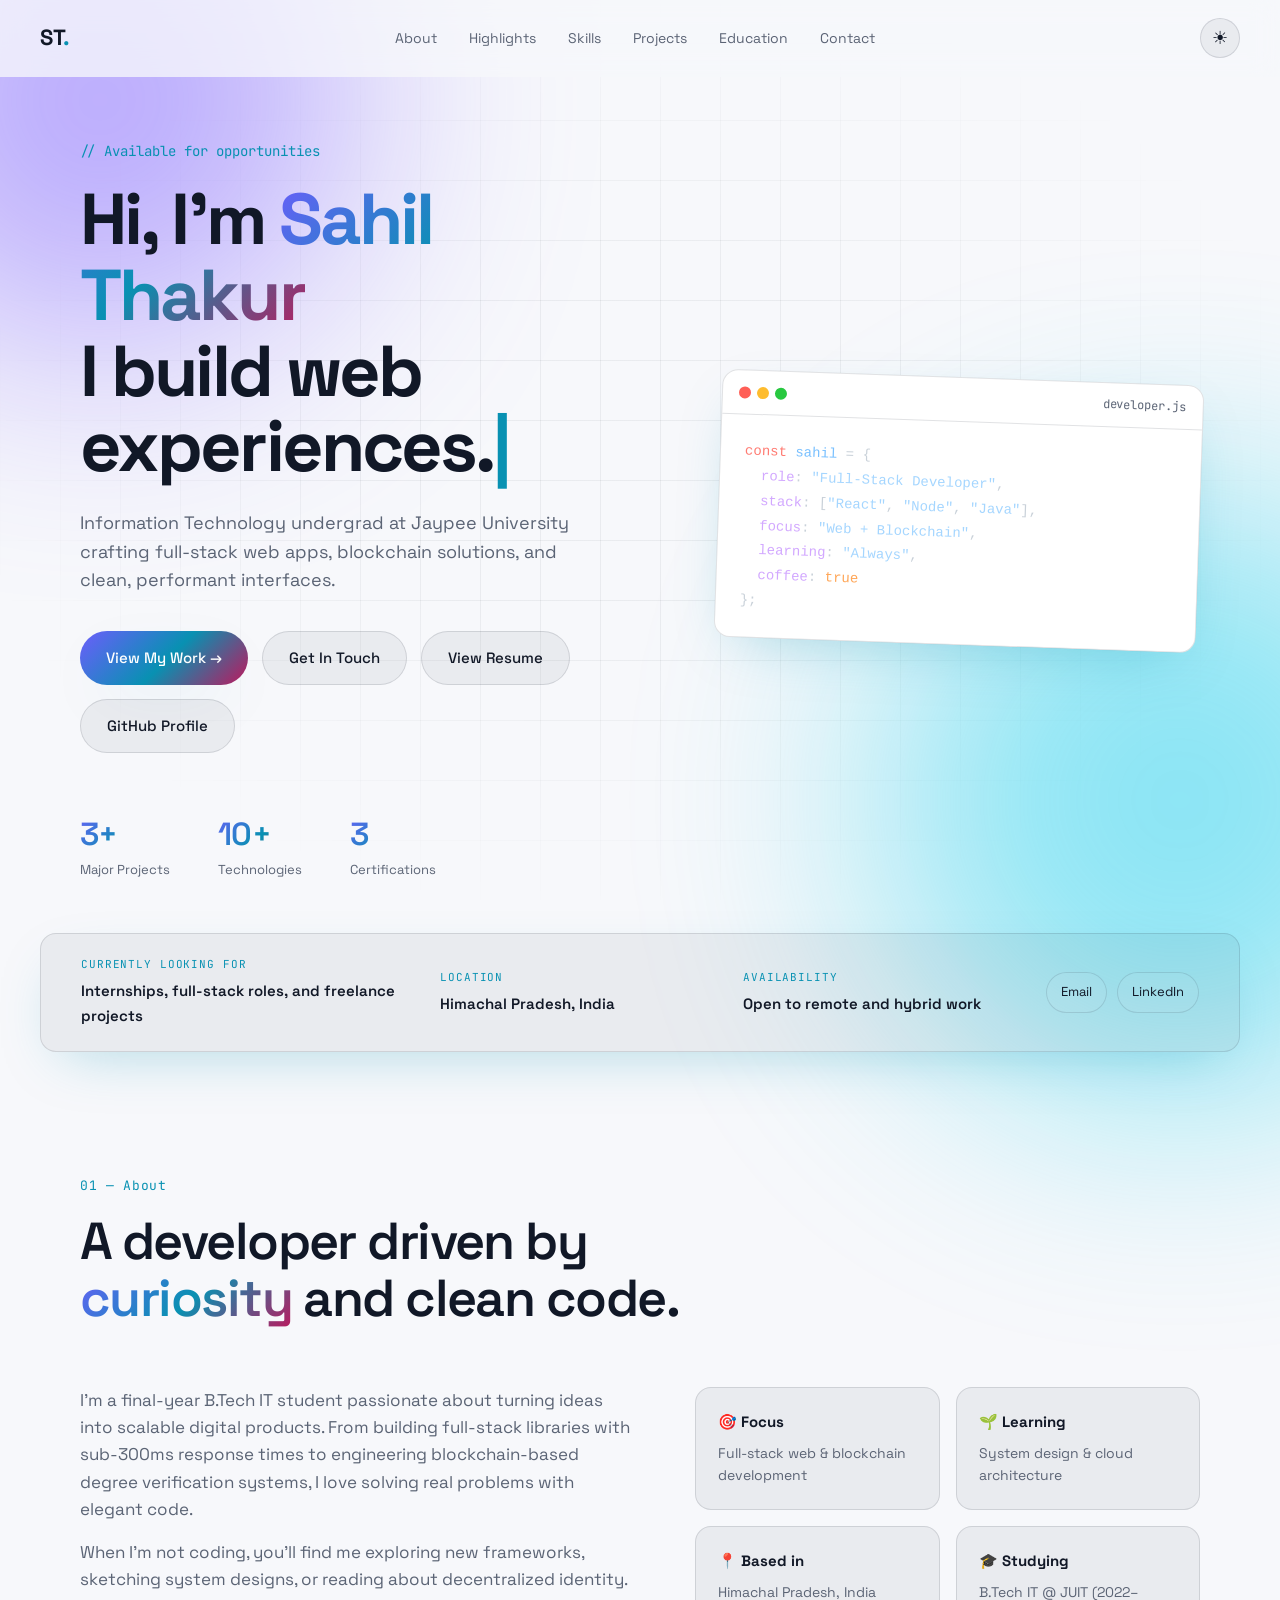
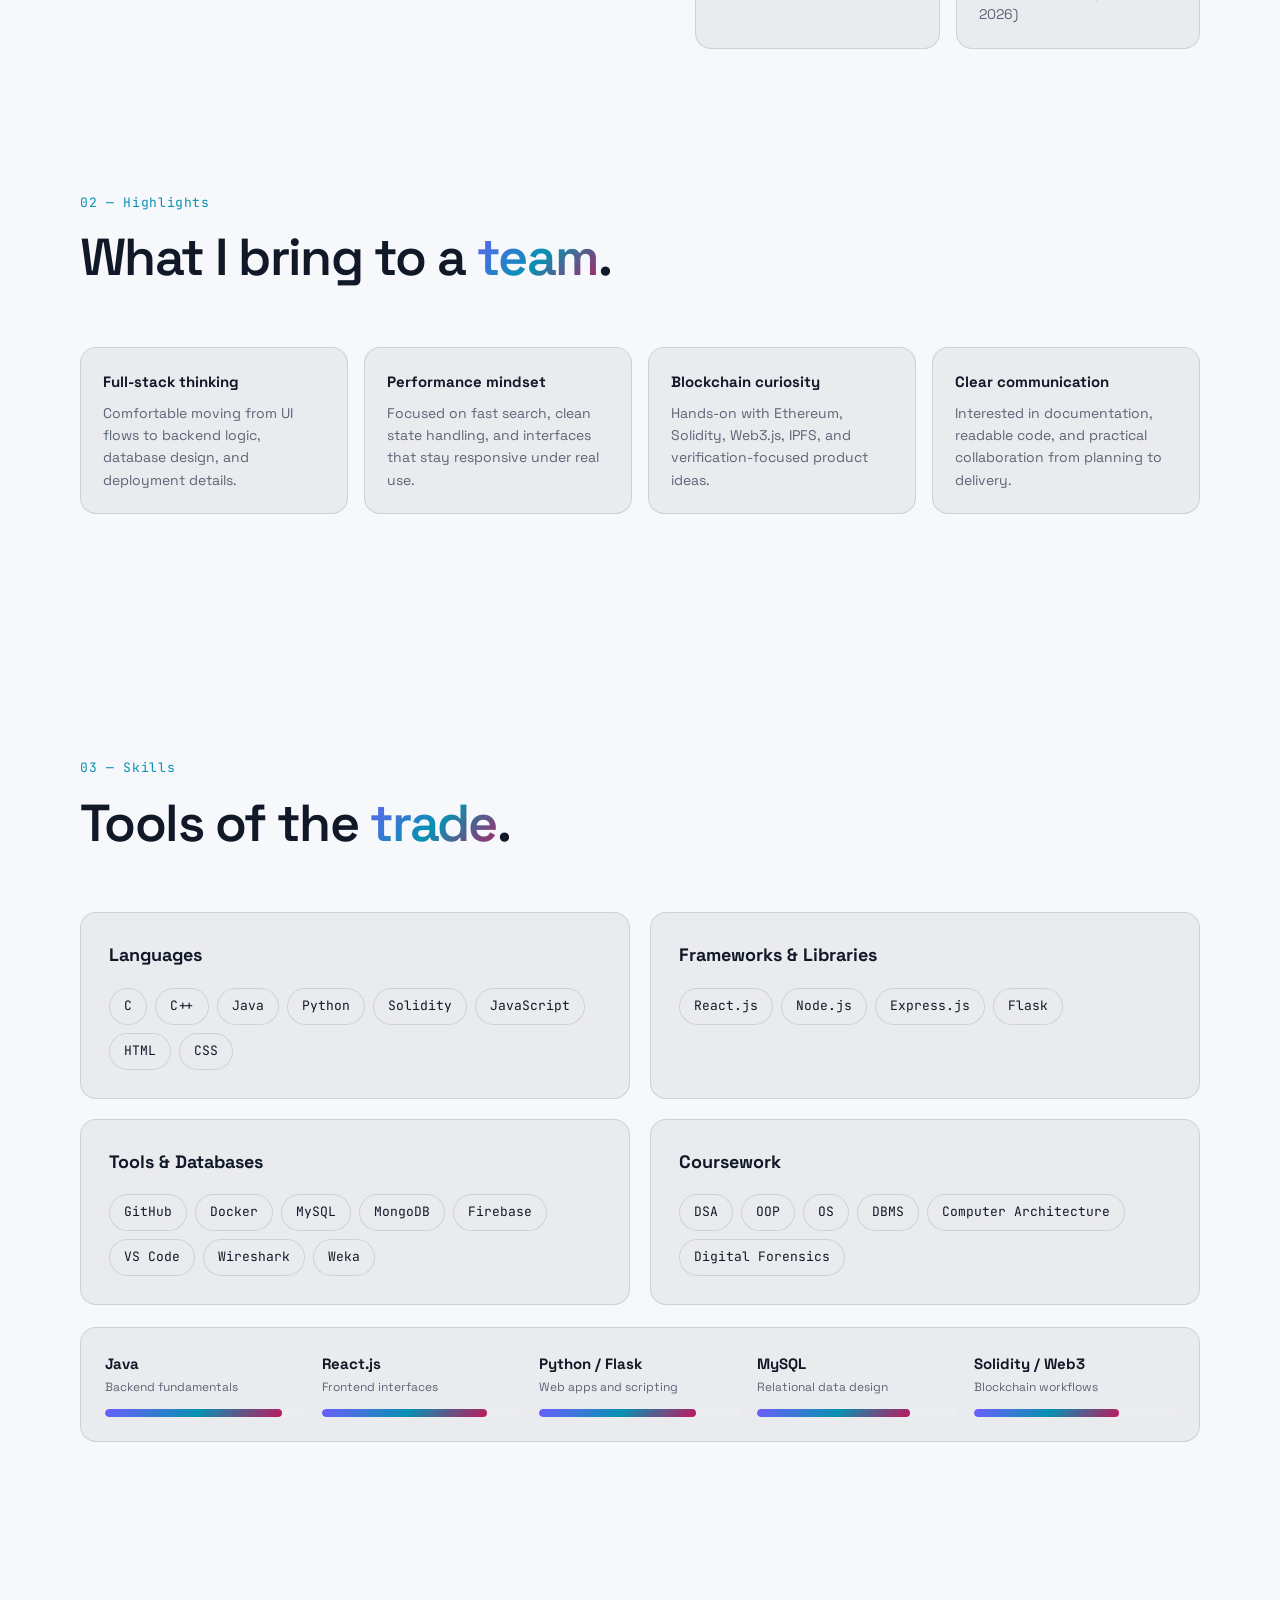
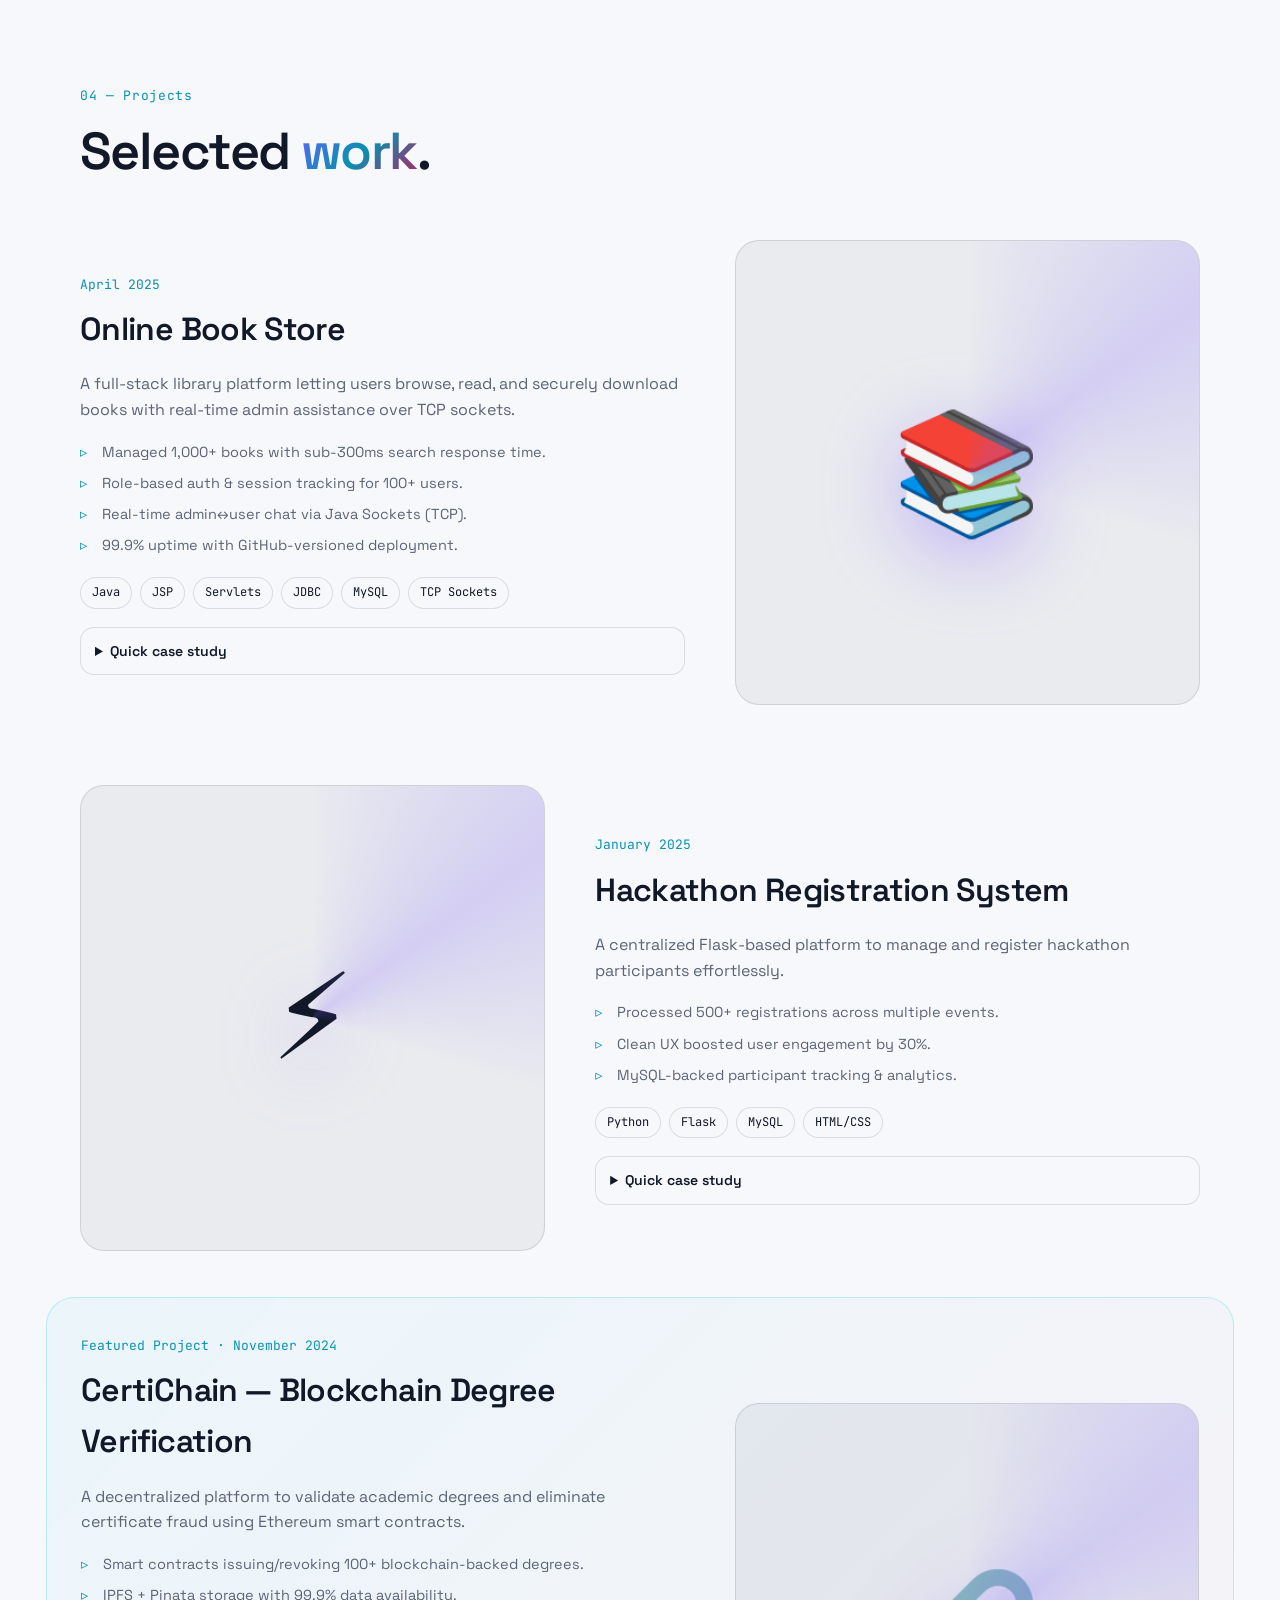
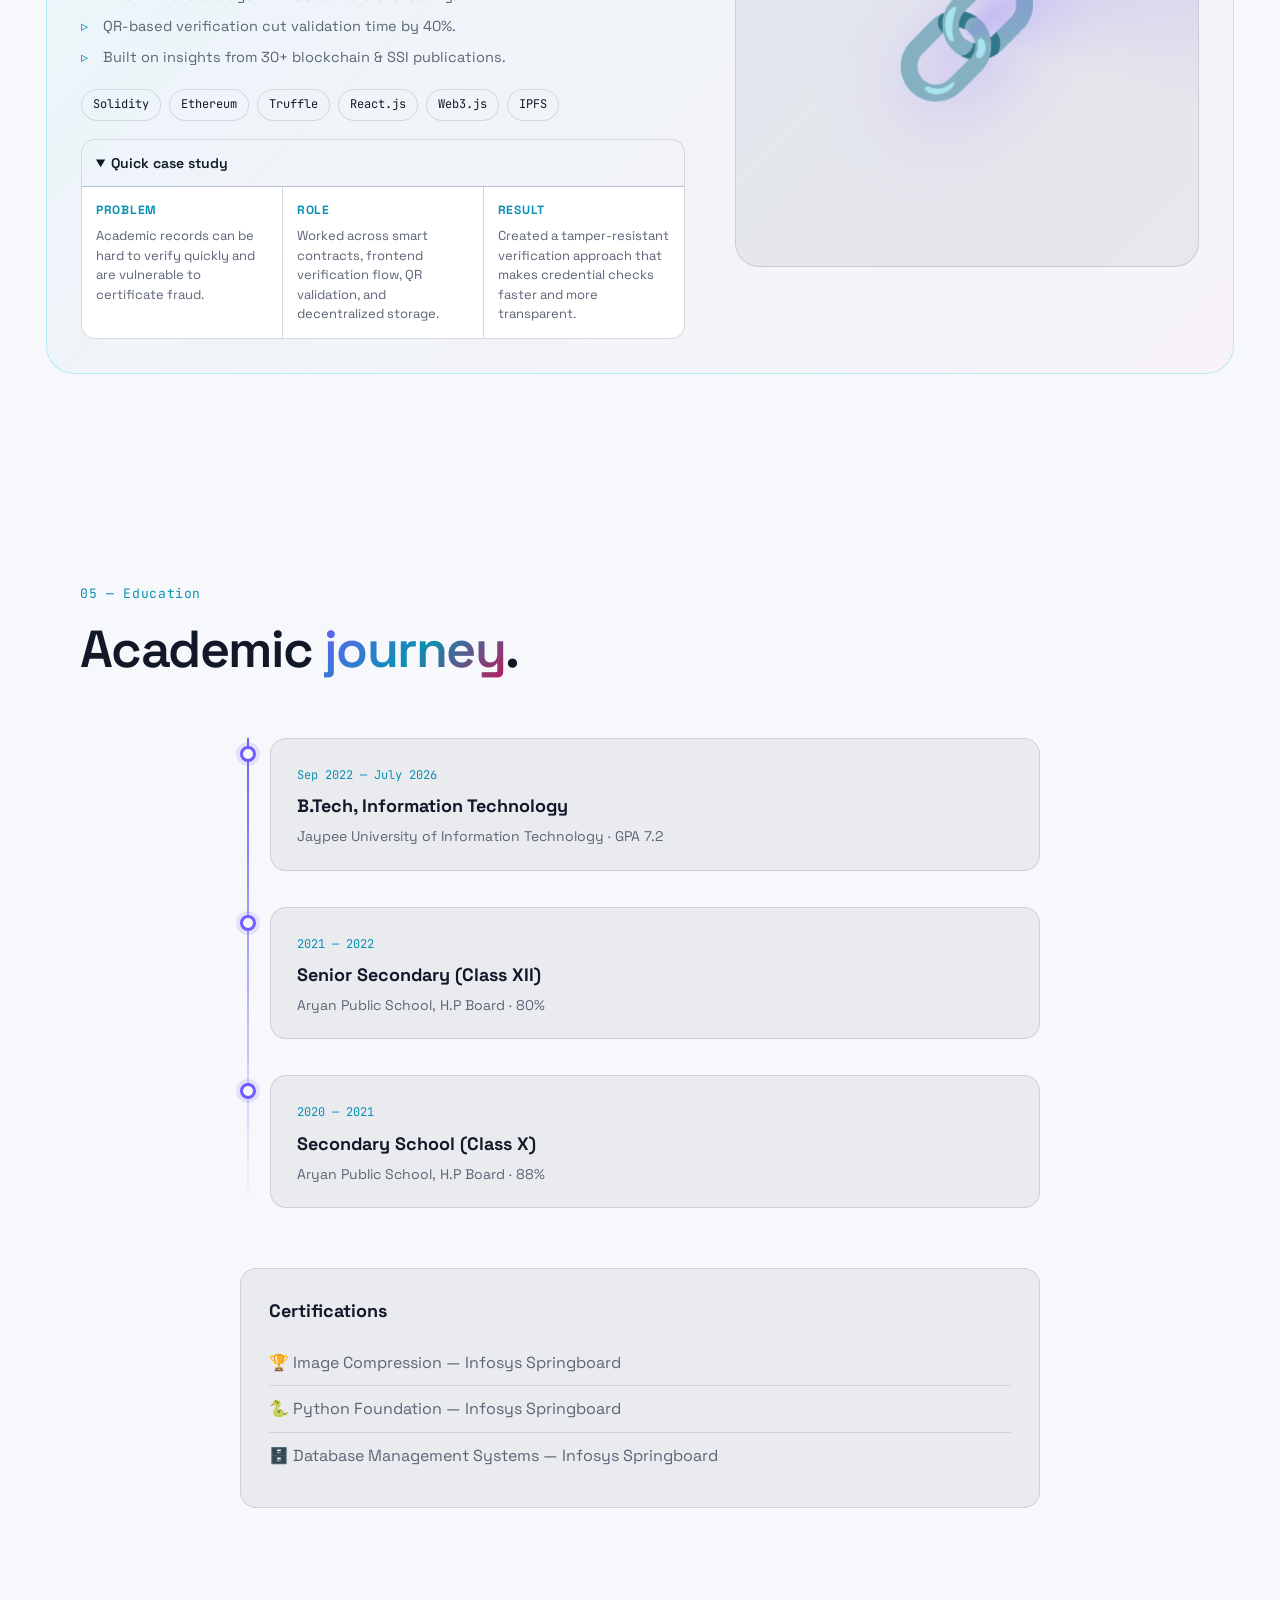
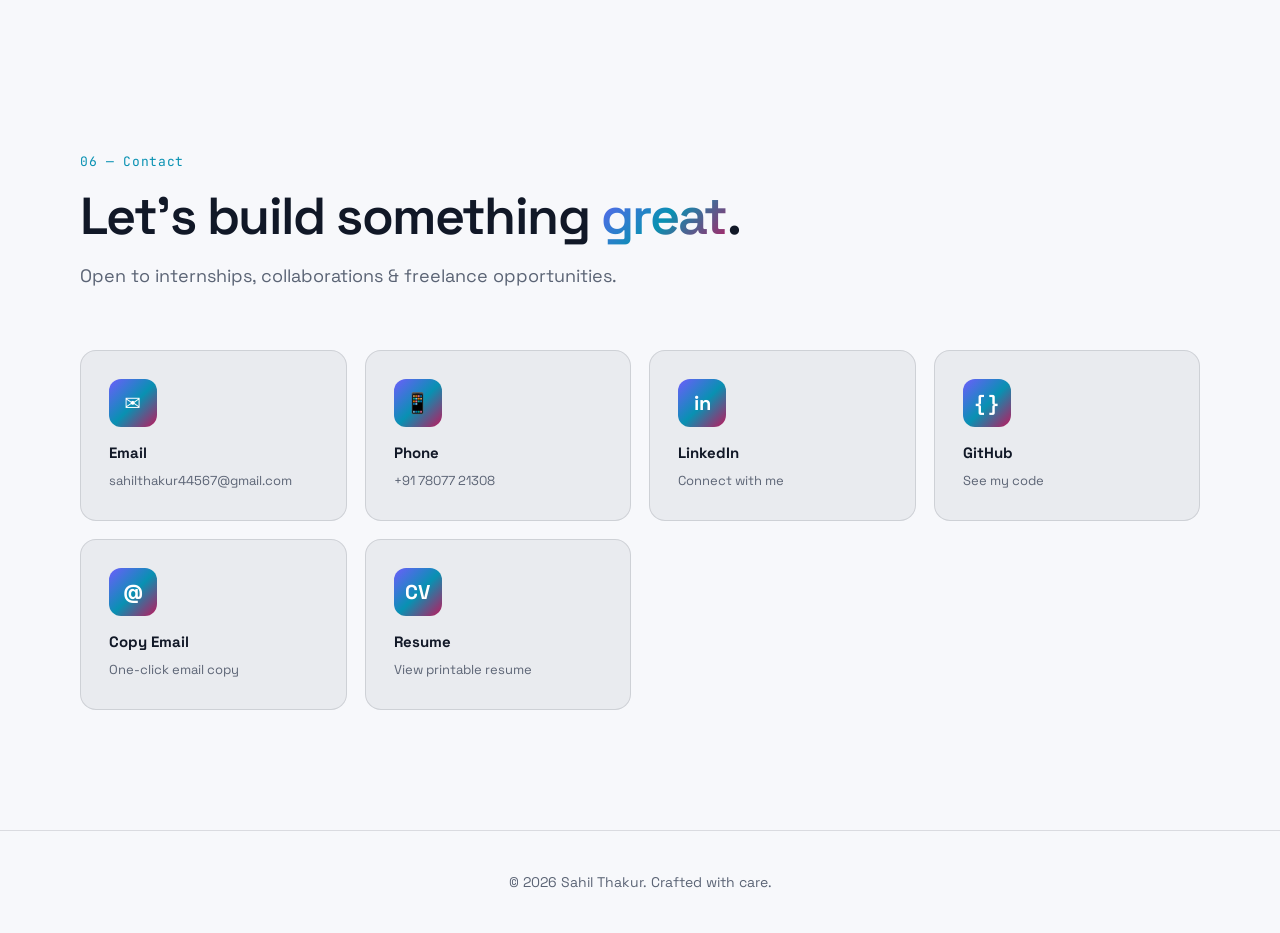
==== commit 4eab961c: "Add printable resume page" ====
--- a/index.html
+++ b/index.html
@@ -62,6 +62,7 @@
       <div class="hero-actions">
         <a href="#projects" class="btn btn-primary">View My Work →</a>
         <a href="#contact" class="btn btn-ghost">Get In Touch</a>
+        <a href="resume.html" class="btn btn-ghost">View Resume</a>
         <a href="https://github.com/ALLLENX" class="btn btn-ghost" target="_blank" rel="noopener noreferrer" aria-label="View Sahil Thakur's GitHub profile">GitHub Profile</a>
       </div>
       <div class="hero-stats">
@@ -364,6 +365,11 @@
         <strong>Copy Email</strong>
         <span id="copyStatus">One-click email copy</span>
       </button>
+      <a href="resume.html" class="contact-card reveal" aria-label="Open Sahil Thakur's printable resume">
+        <span class="ic">CV</span>
+        <strong>Resume</strong>
+        <span>View printable resume</span>
+      </a>
     </div>
   </section>
 
--- a/style.css
+++ b/style.css
@@ -424,6 +424,48 @@
   text-align: center; padding: 40px 20px;
   color: var(--muted); font-size: 14px;
   border-top: 1px solid var(--border);
+}
+
+.not-found-page {
+  min-height: 100vh; display: grid; place-items: center; padding: 24px;
+}
+.not-found {
+  max-width: 680px; width: 100%; padding: 48px;
+  border: 1px solid var(--border); border-radius: var(--radius);
+  background: var(--surface); box-shadow: var(--shadow);
+}
+.not-found h1 {
+  font-size: clamp(36px, 6vw, 64px); line-height: 1.05;
+  letter-spacing: -0.03em; margin-bottom: 18px;
+}
+.not-found p:not(.kicker) { color: var(--muted); font-size: 18px; margin-bottom: 28px; }
+
+.resume-page {
+  background: #f7f8fb; color: #111827; padding: 32px;
+}
+.resume-shell {
+  max-width: 920px; margin: 0 auto; padding: 48px;
+  background: #fff; border: 1px solid rgba(17,24,39,0.12);
+  border-radius: 18px; box-shadow: 0 24px 70px -35px rgba(17,24,39,0.35);
+}
+.resume-head {
+  display: flex; justify-content: space-between; gap: 28px;
+  border-bottom: 1px solid rgba(17,24,39,0.12); padding-bottom: 28px; margin-bottom: 28px;
+}
+.resume-head h1 { font-size: 42px; line-height: 1; margin-bottom: 12px; }
+.resume-head p:not(.kicker), .resume-section p { color: #4b5563; }
+.resume-actions { display: flex; gap: 10px; align-items: flex-start; flex-wrap: wrap; }
+.resume-section {
+  padding: 22px 0; border-bottom: 1px solid rgba(17,24,39,0.1);
+}
+.resume-section:last-child { border-bottom: 0; }
+.resume-section h2 { font-size: 18px; margin-bottom: 10px; }
+.resume-section h3 { font-size: 16px; margin: 16px 0 4px; }
+
+@media print {
+  .resume-page { padding: 0; background: #fff; }
+  .resume-shell { box-shadow: none; border: 0; border-radius: 0; padding: 0; }
+  .resume-actions { display: none; }
 }
 
 /* ---------- Reveal animations ---------- */
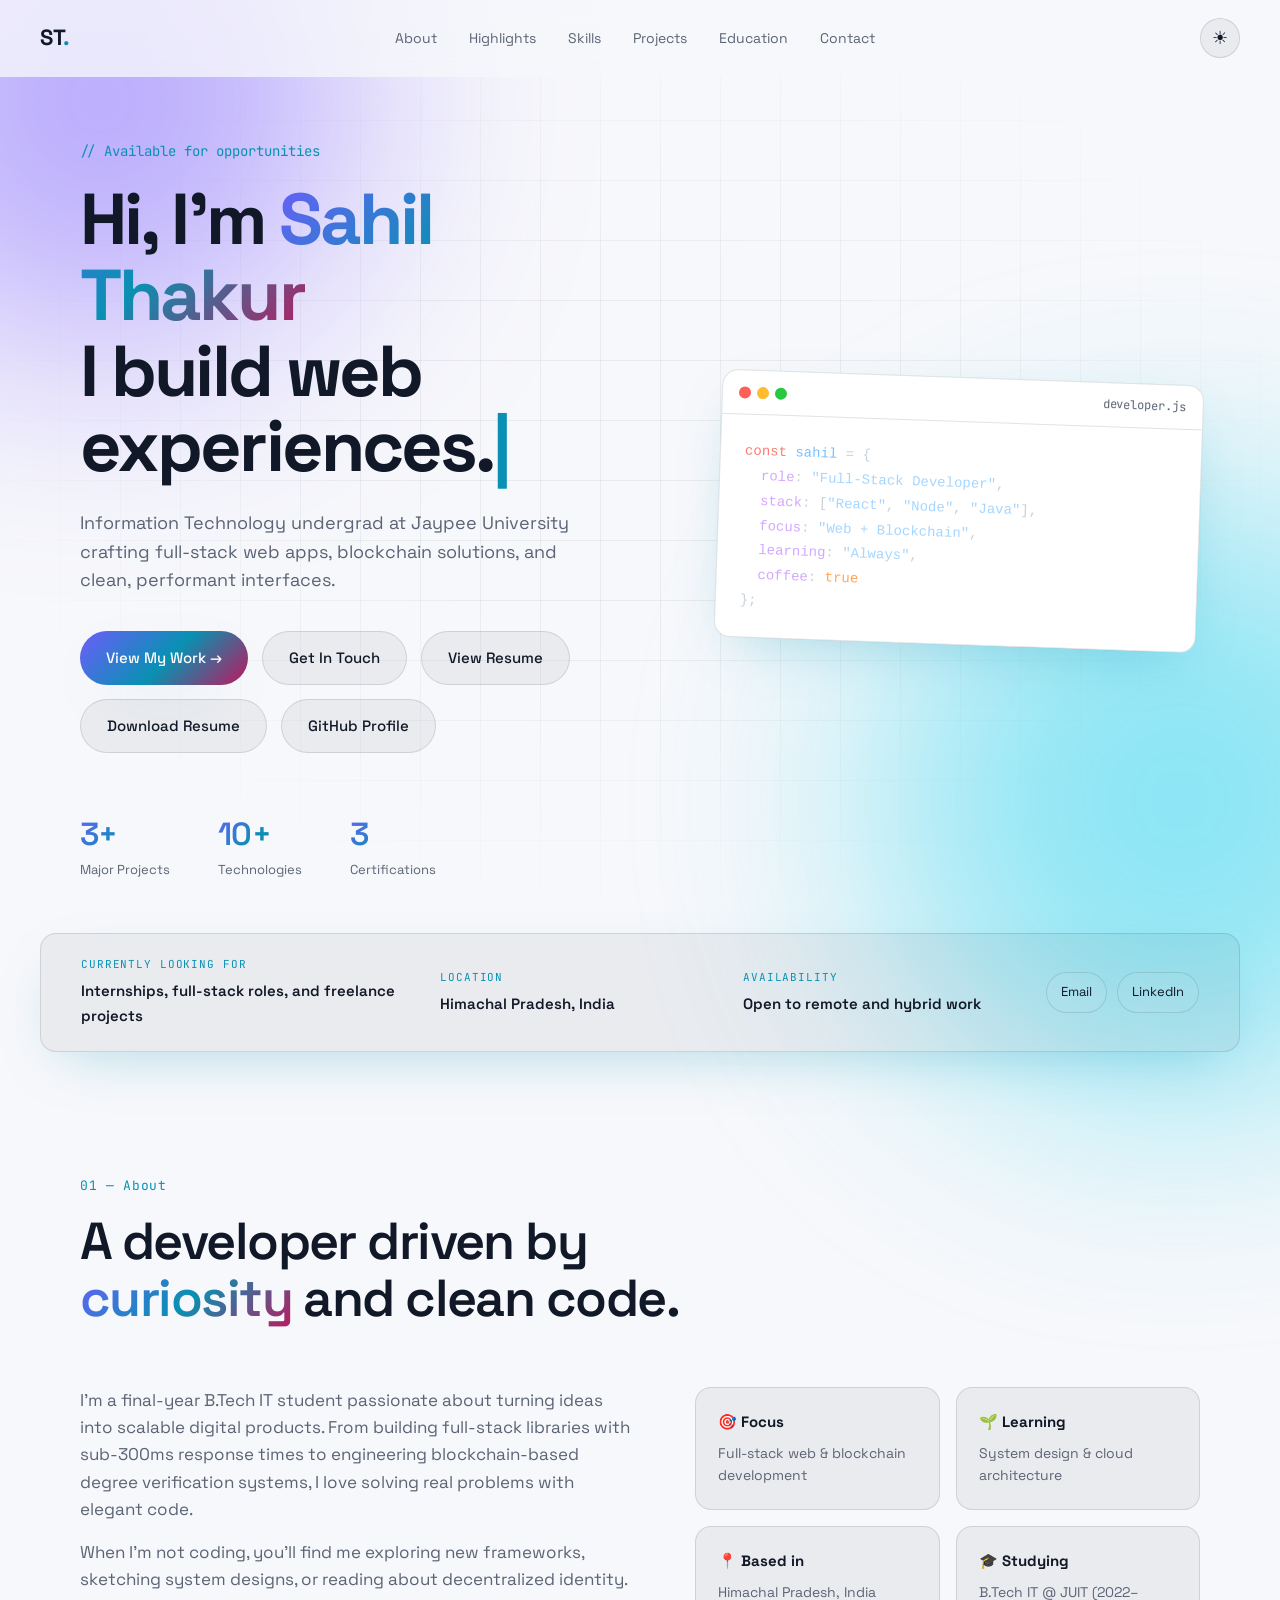
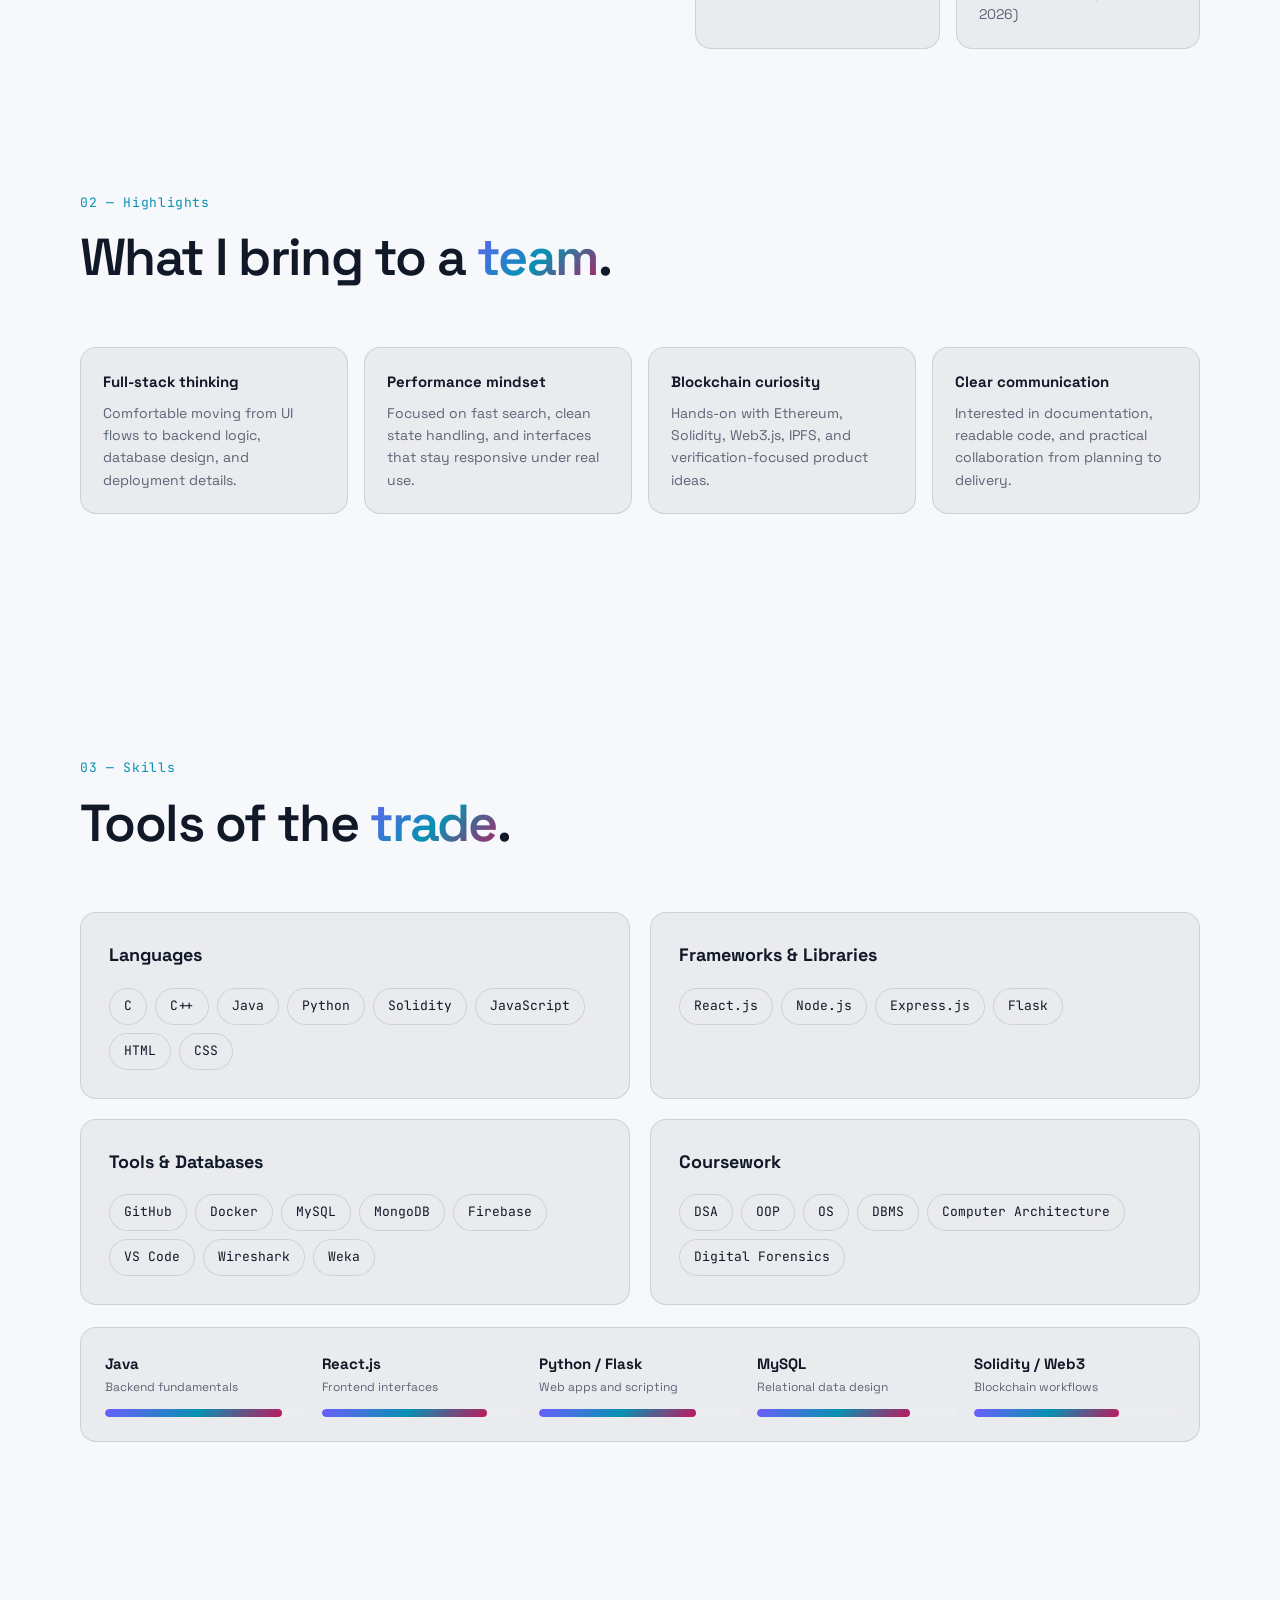
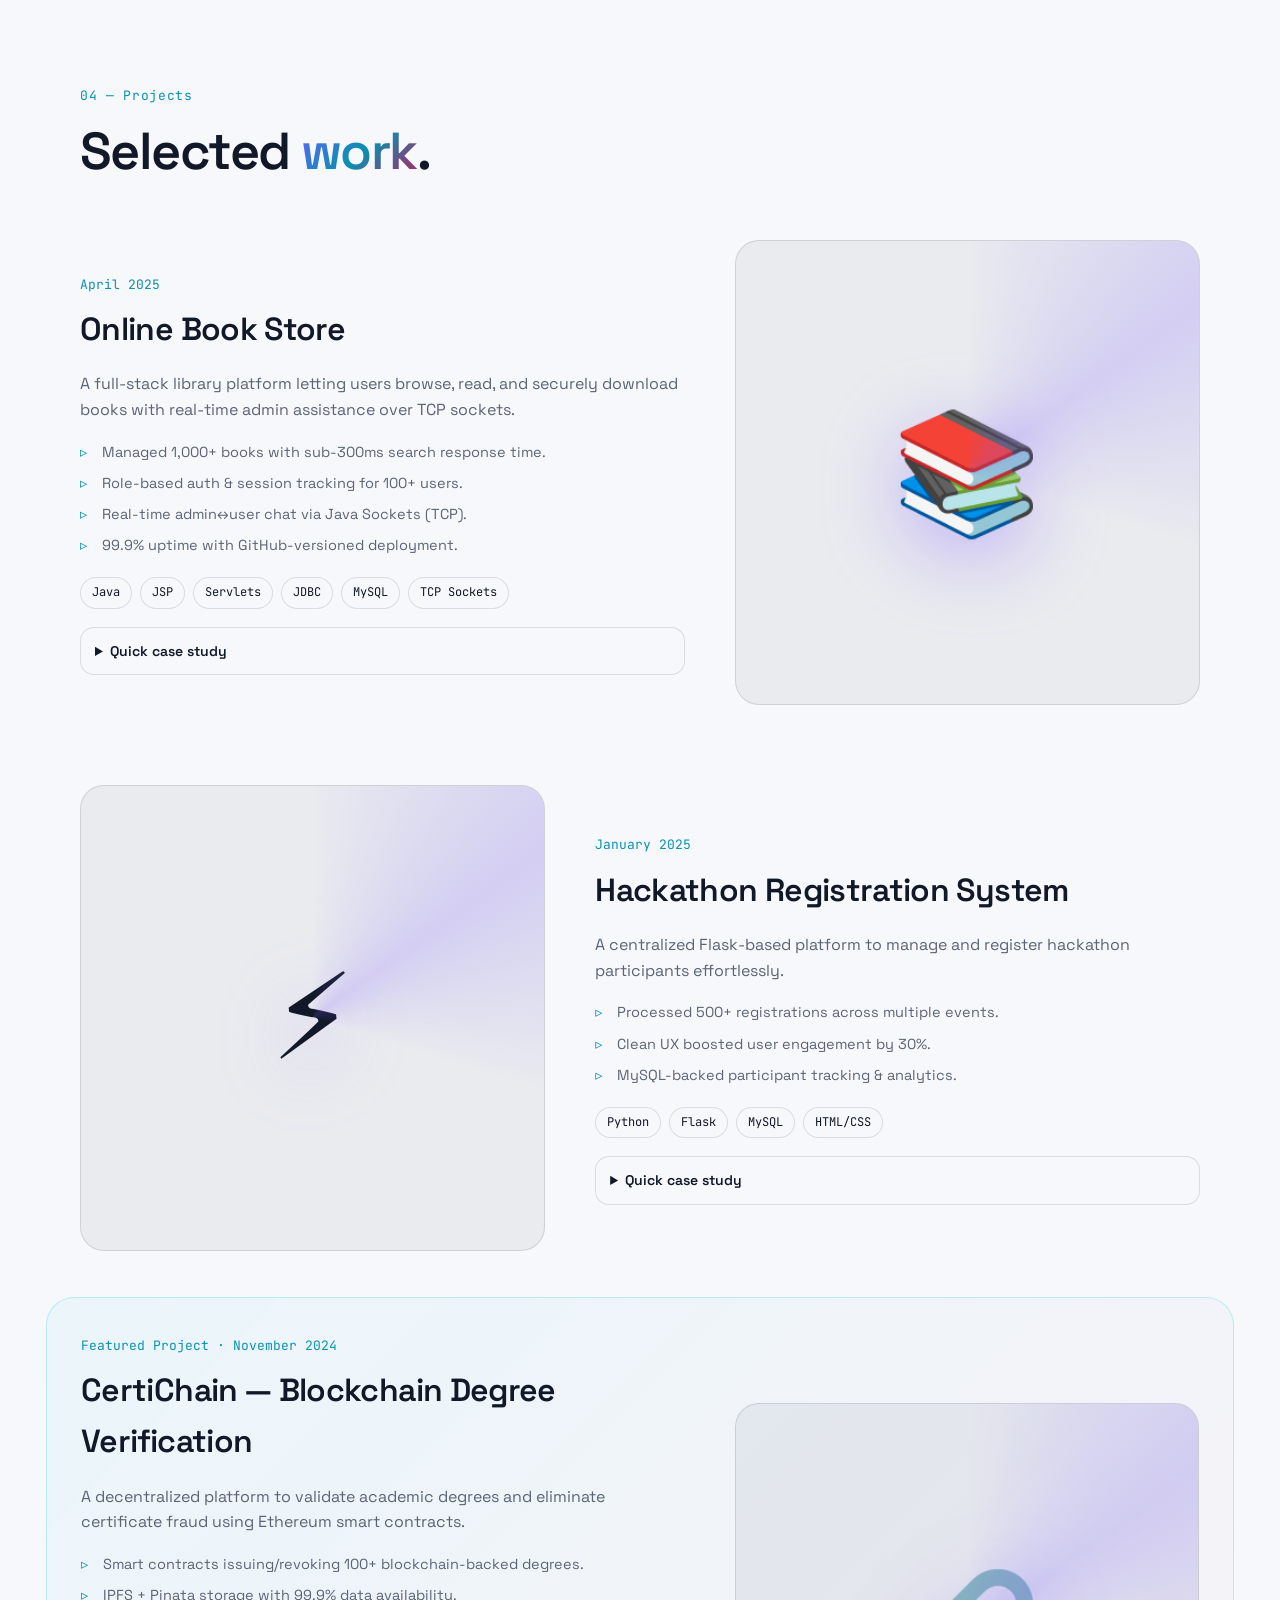
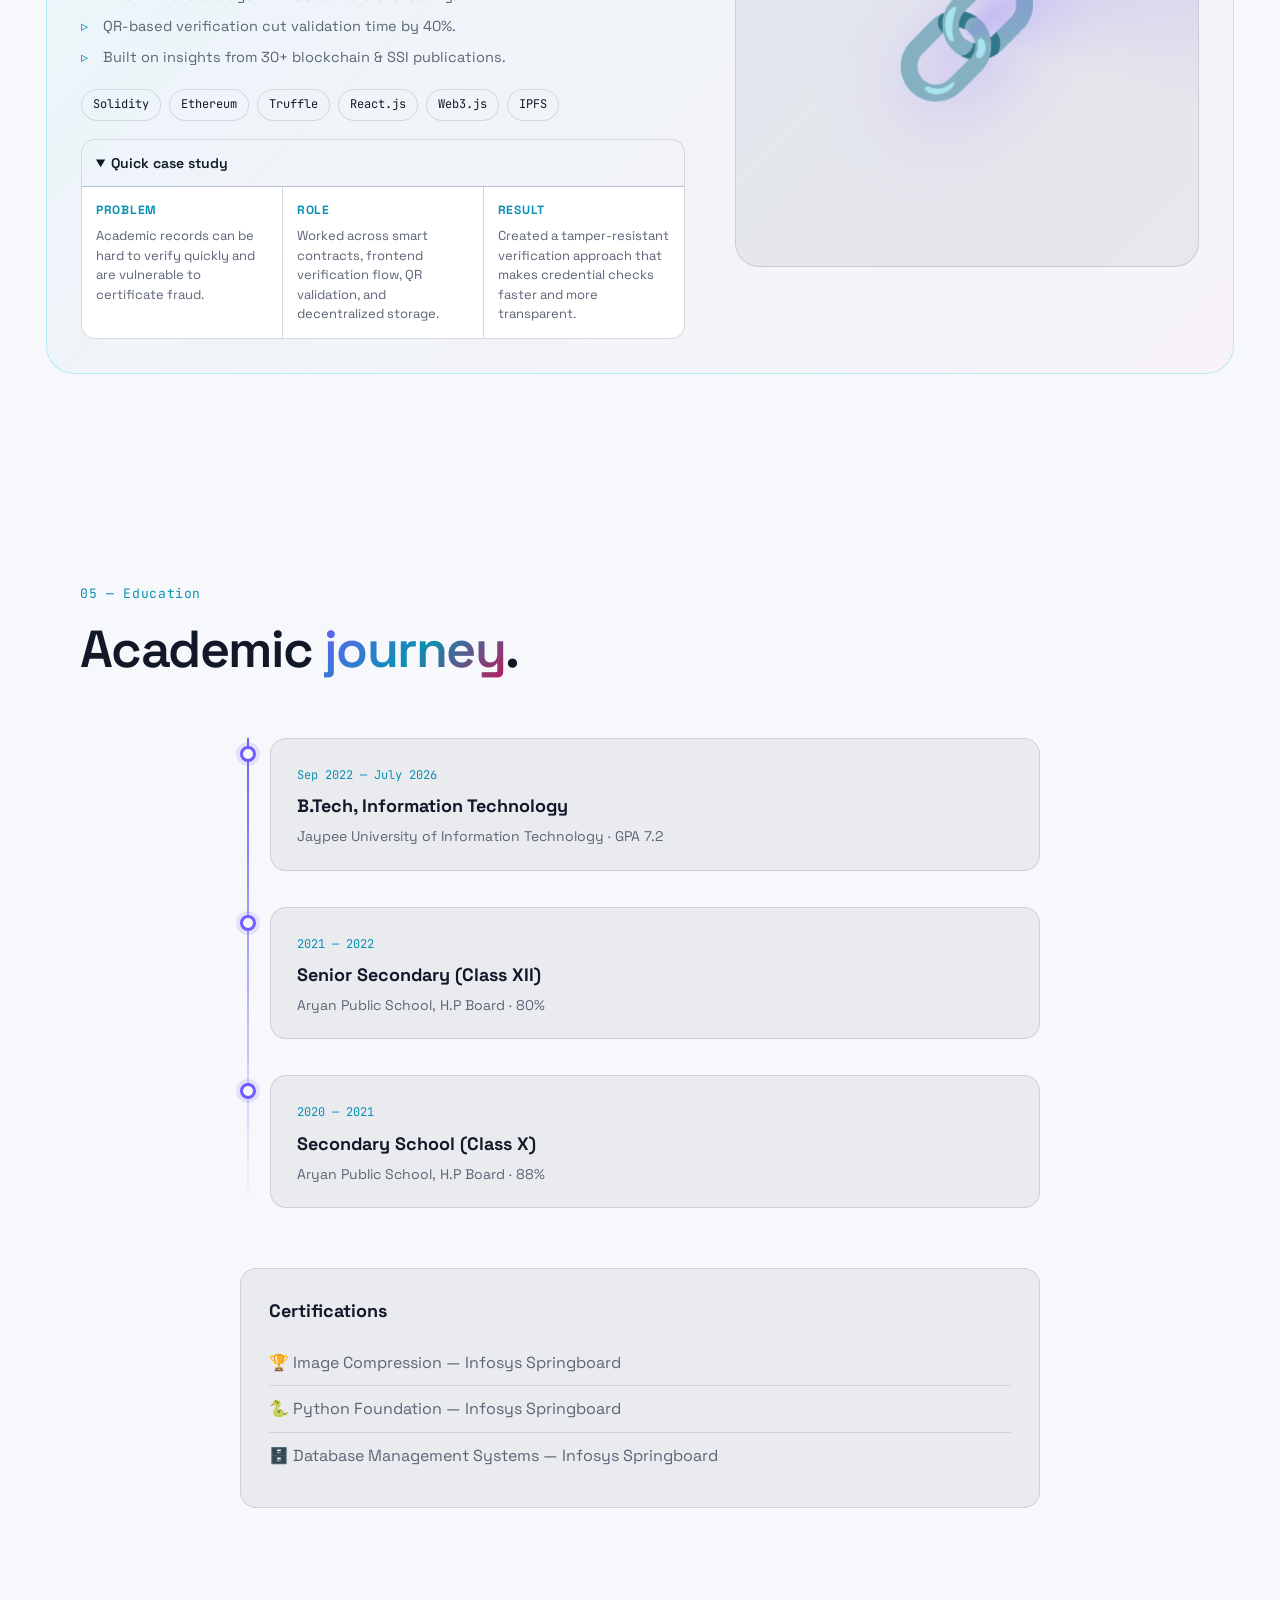
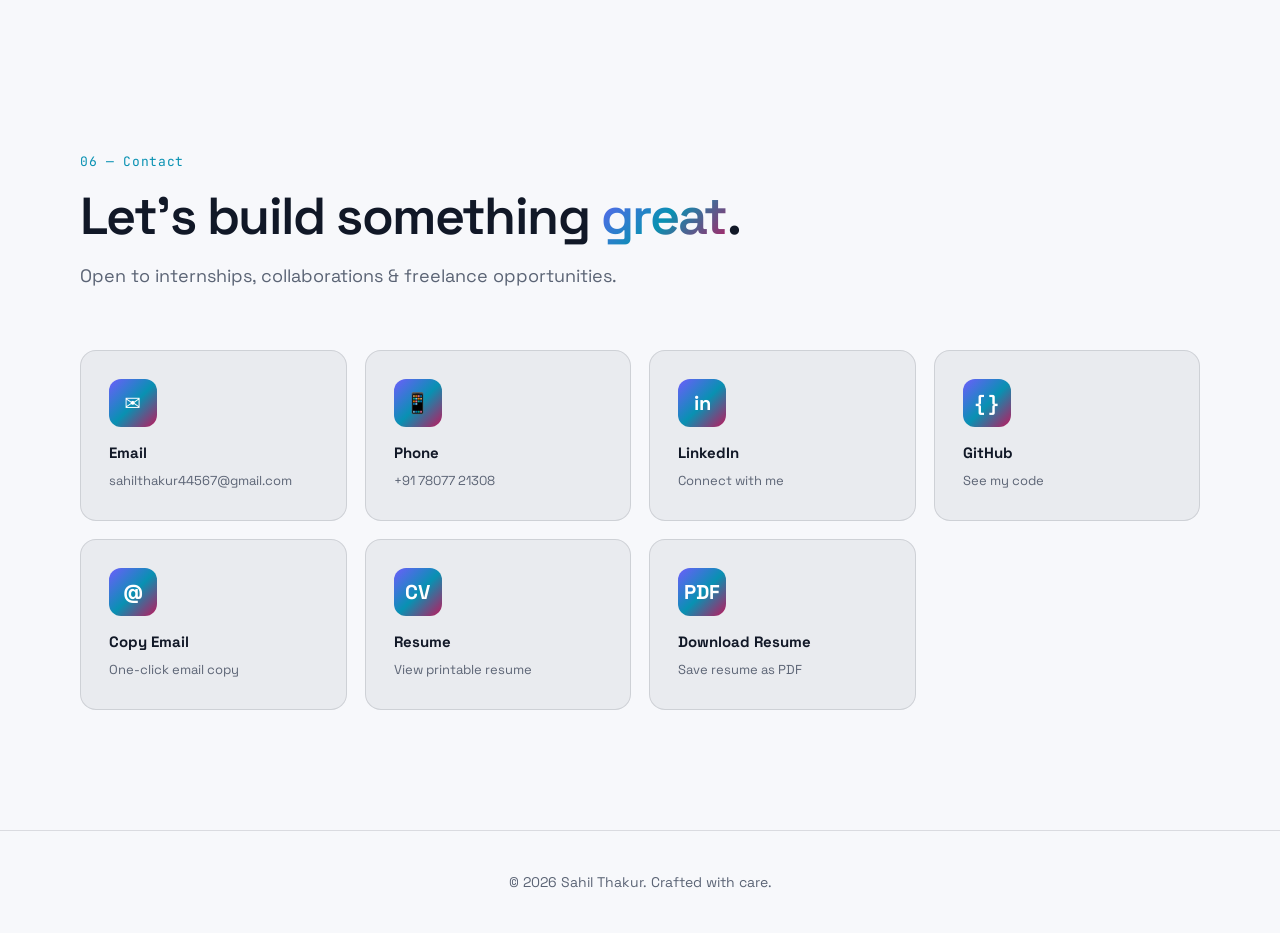
==== commit a347dde3: "Add downloadable resume PDF" ====
--- a/index.html
+++ b/index.html
@@ -63,6 +63,7 @@
         <a href="#projects" class="btn btn-primary">View My Work →</a>
         <a href="#contact" class="btn btn-ghost">Get In Touch</a>
         <a href="resume.html" class="btn btn-ghost">View Resume</a>
+        <a href="assets/Sahil-Thakur-Resume.pdf" class="btn btn-ghost" download>Download Resume</a>
         <a href="https://github.com/ALLLENX" class="btn btn-ghost" target="_blank" rel="noopener noreferrer" aria-label="View Sahil Thakur's GitHub profile">GitHub Profile</a>
       </div>
       <div class="hero-stats">
@@ -370,6 +371,11 @@
         <strong>Resume</strong>
         <span>View printable resume</span>
       </a>
+      <a href="assets/Sahil-Thakur-Resume.pdf" class="contact-card reveal" download aria-label="Download Sahil Thakur's resume PDF">
+        <span class="ic">PDF</span>
+        <strong>Download Resume</strong>
+        <span>Save resume as PDF</span>
+      </a>
     </div>
   </section>
 
